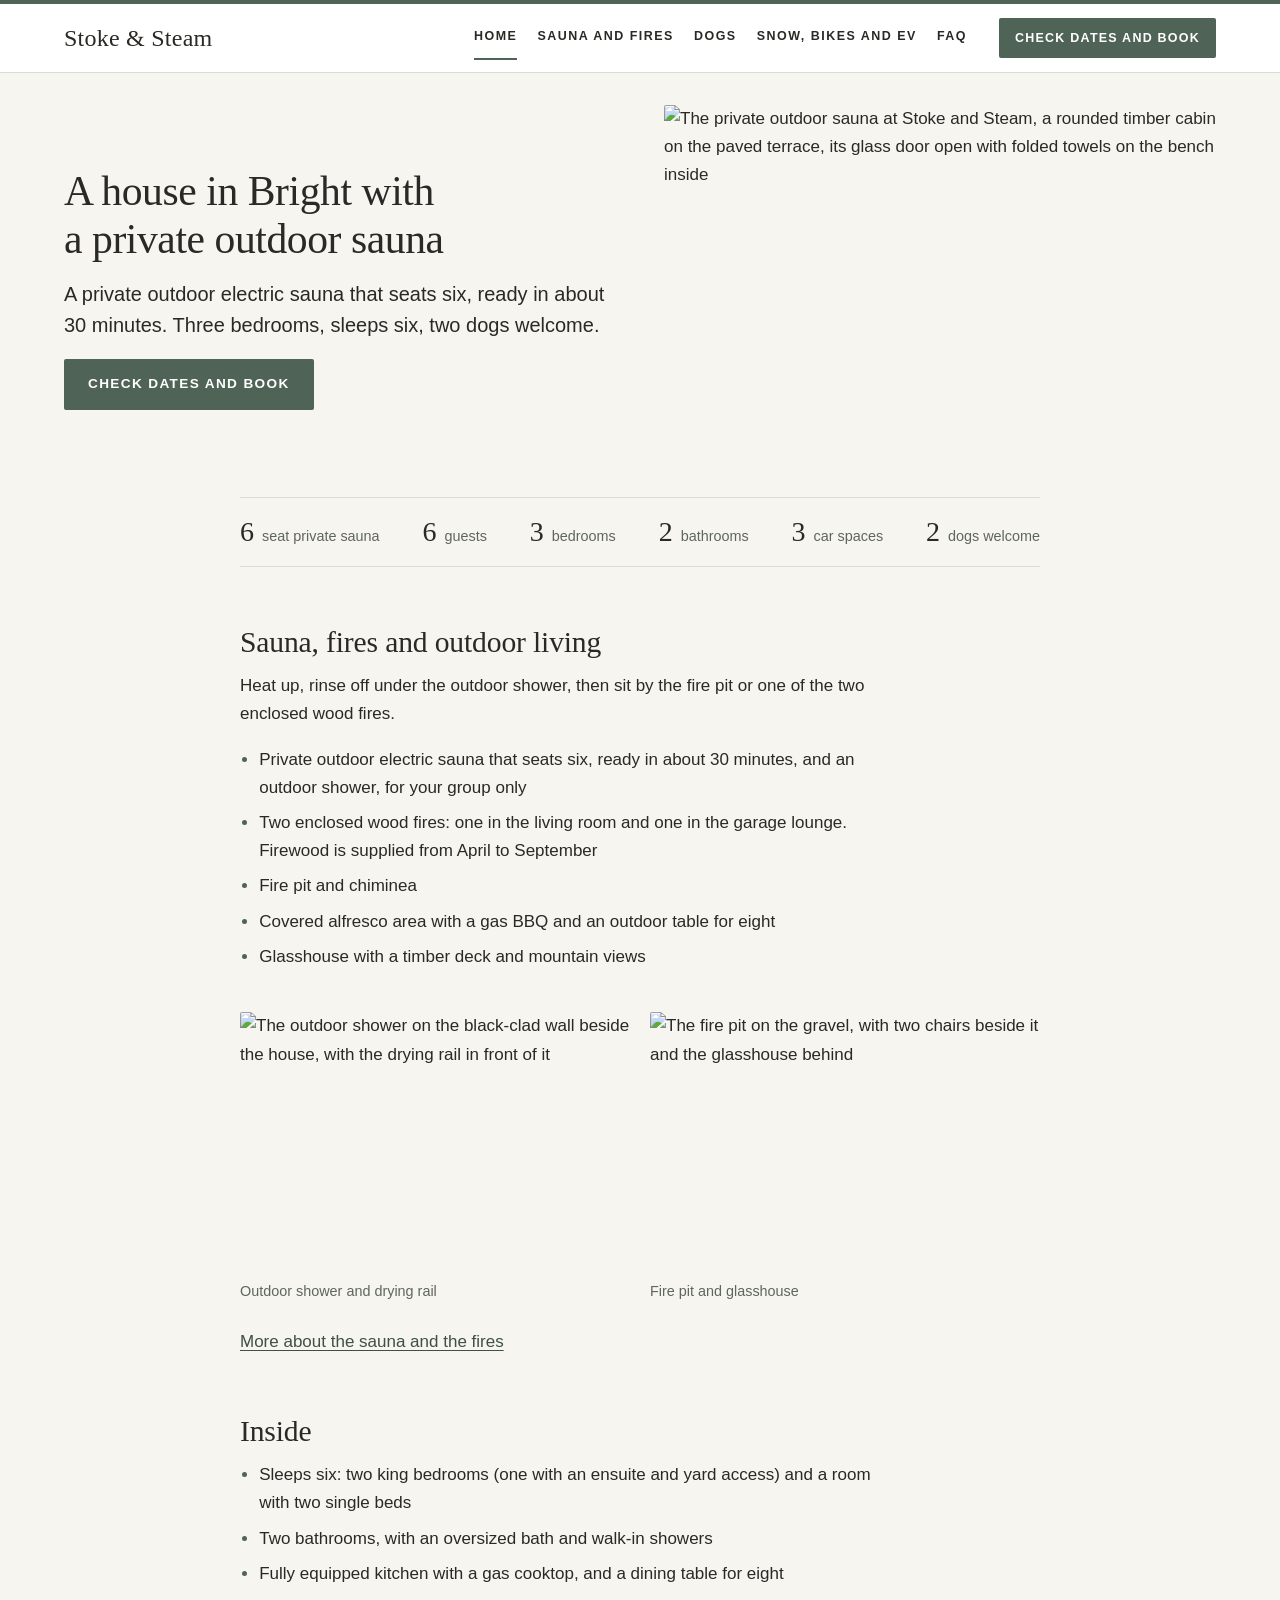
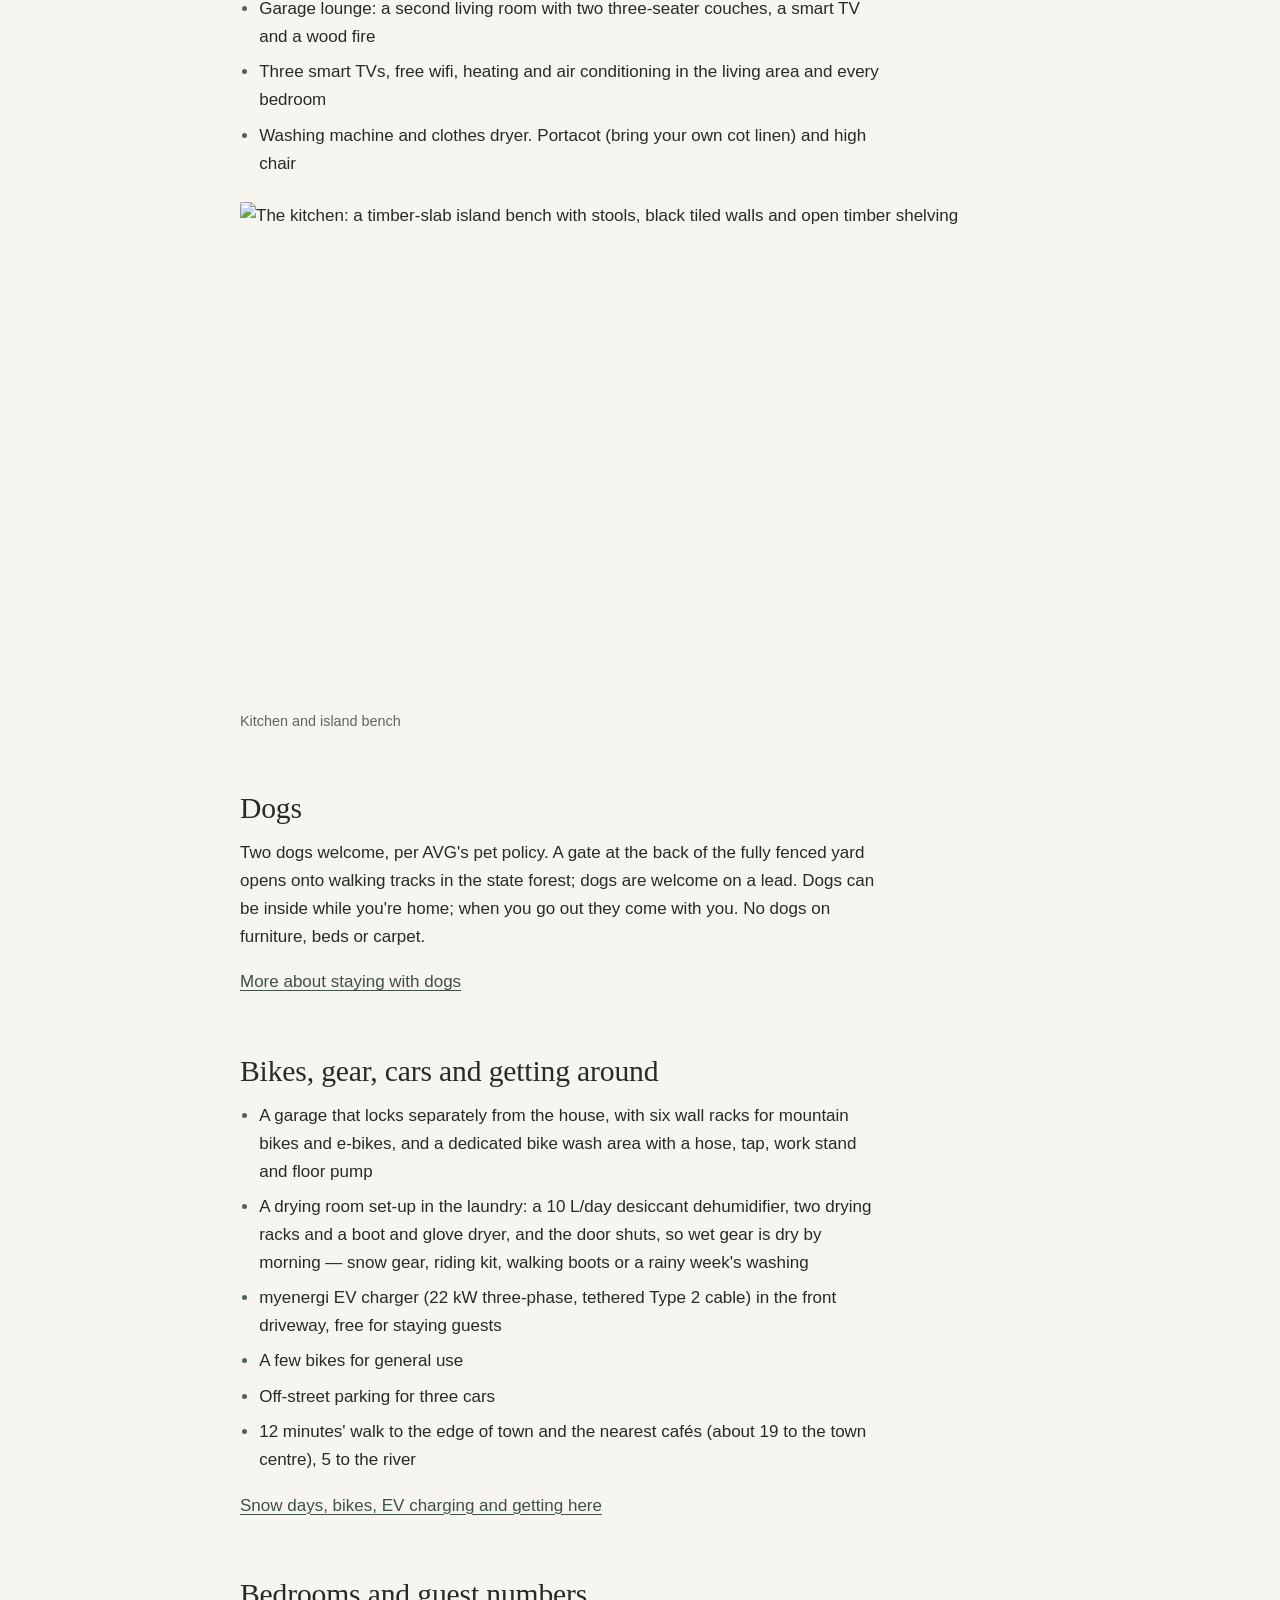
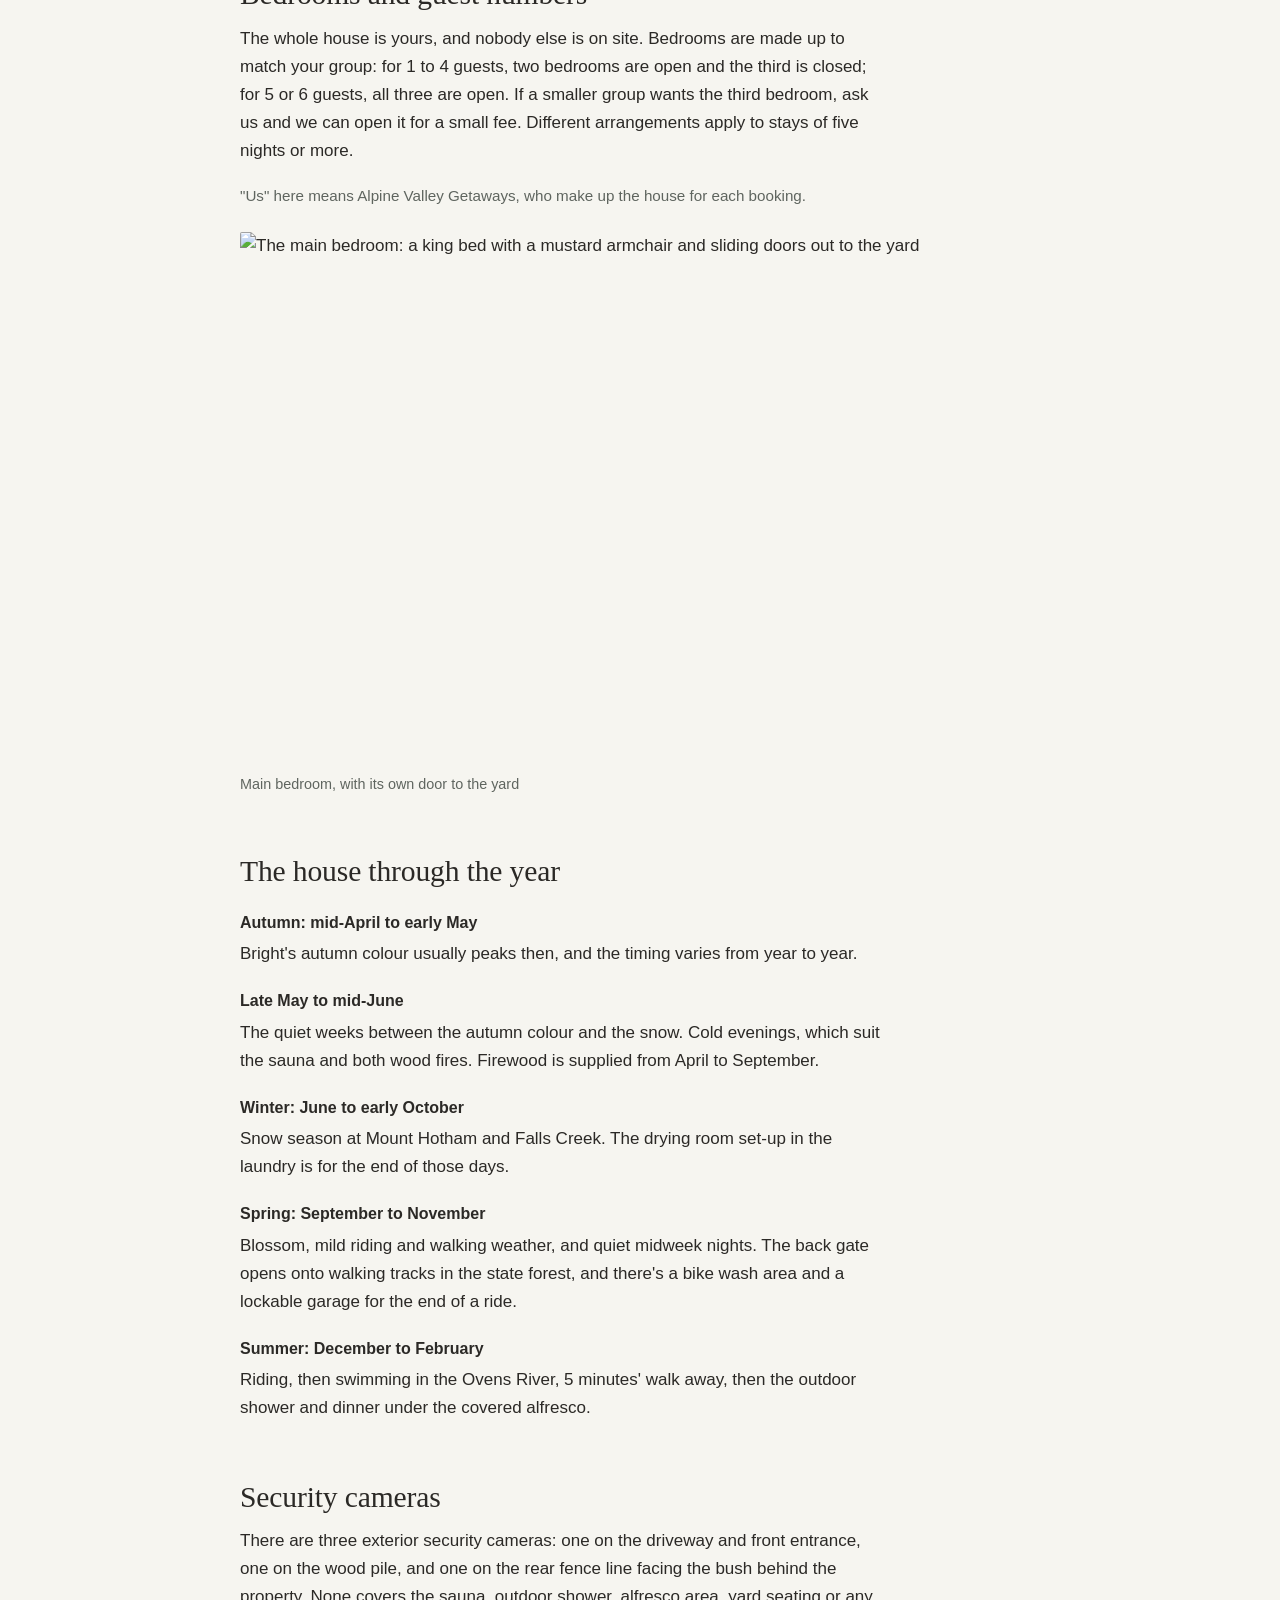
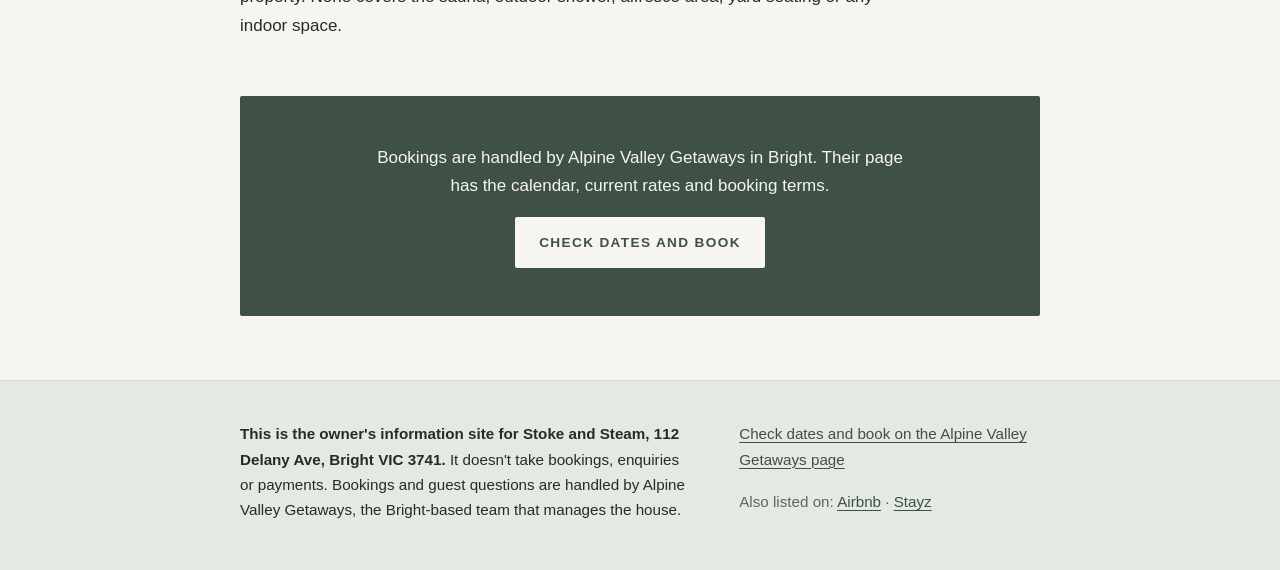
==== index.html @ 5788e5c5 "Add files via upload" ====
<!doctype html>
<html lang="en-AU">
<head>
<meta charset="utf-8">
<meta name="viewport" content="width=device-width, initial-scale=1">
<title>Stoke and Steam, Bright: a house with a private outdoor sauna</title>
<meta name="description" content="A private outdoor sauna, two wood fires, six wall racks for mountain bikes and a bike wash area, in a three-bedroom house in Bright. Sleeps 6. Two dogs welcome.">
<link rel="canonical" href="https://delaneyavebright-star.github.io/stoke-and-steam/">
<meta property="og:type" content="website">
<meta property="og:locale" content="en_AU">
<meta property="og:site_name" content="Stoke and Steam">
<meta property="og:title" content="Stoke and Steam, Bright: a house with a private outdoor sauna">
<meta property="og:description" content="A private outdoor sauna, two wood fires, six wall racks for mountain bikes and a bike wash area, in a three-bedroom house in Bright. Sleeps 6. Two dogs welcome.">
<meta property="og:url" content="https://delaneyavebright-star.github.io/stoke-and-steam/">
<meta property="og:image" content="https://delaneyavebright-star.github.io/stoke-and-steam/images/sauna-dusk.jpg">
<meta name="color-scheme" content="light dark">
<link rel="icon" href="favicon.svg" type="image/svg+xml">
<link rel="stylesheet" href="style.css">
<script type="application/ld+json">
{
  "@context": "https://schema.org",
  "@type": "VacationRental",
  "@id": "https://delaneyavebright-star.github.io/stoke-and-steam/#house",
  "additionalType": "House",
  "name": "Stoke and Steam",
  "identifier": "stoke-and-steam-bright",
  "description": "A private outdoor electric sauna that seats six, an outdoor shower, two enclosed wood fires and a fire pit. A lockable garage with six wall racks for mountain bikes and a bike wash area. A drying room: dehumidifier, drying racks and a boot and glove dryer, so anything wet dries overnight. Sleeps 6: two king rooms, a twin room, two bathrooms and a deep bath. Up to two dogs, and a back gate onto state forest tracks (on a lead). 12 minutes' walk to the nearest cafés, 5 to the river. EV charger.",
  "url": "https://alpinevalleygetaways.com.au/properties/stoke-and-steam-bright/",
  "mainEntityOfPage": "https://delaneyavebright-star.github.io/stoke-and-steam/",
  "sameAs": [
    "https://www.airbnb.com.au/rooms/1744230749583950300",
    "https://www.stayz.com.au/holiday-rental/p20316304"
  ],
  "latitude": -36.72980,
  "longitude": 146.97749,
  "address": {
    "@type": "PostalAddress",
    "streetAddress": "112 Delany Ave",
    "addressLocality": "Bright",
    "addressRegion": "VIC",
    "postalCode": "3741",
    "addressCountry": "AU"
  },
  "image": [
    "https://delaneyavebright-star.github.io/stoke-and-steam/images/sauna-dusk.jpg",
    "https://delaneyavebright-star.github.io/stoke-and-steam/images/sauna-interior.jpg",
    "https://delaneyavebright-star.github.io/stoke-and-steam/images/outdoor-shower.jpg",
    "https://delaneyavebright-star.github.io/stoke-and-steam/images/living-room-fire.jpg",
    "https://delaneyavebright-star.github.io/stoke-and-steam/images/garage-lounge-fire.jpg",
    "https://delaneyavebright-star.github.io/stoke-and-steam/images/fire-pit.jpg",
    "https://delaneyavebright-star.github.io/stoke-and-steam/images/alfresco.jpg",
    "https://delaneyavebright-star.github.io/stoke-and-steam/images/glasshouse.jpg",
    "https://delaneyavebright-star.github.io/stoke-and-steam/images/king-bedroom.jpg",
    "https://delaneyavebright-star.github.io/stoke-and-steam/images/kitchen-dining.jpg",
    "https://delaneyavebright-star.github.io/stoke-and-steam/images/dogs-yard.jpg",
    "https://delaneyavebright-star.github.io/stoke-and-steam/images/ev-charger.jpg",
    "https://delaneyavebright-star.github.io/stoke-and-steam/images/bike-storage.jpg"
],
  "containsPlace": {
    "@type": "Accommodation",
    "additionalType": "EntirePlace",
    "occupancy": {
      "@type": "QuantitativeValue",
      "value": 6
    },
    "numberOfBedrooms": 3,
    "numberOfBathroomsTotal": 2,
    "bed": [
      { "@type": "BedDetails", "numberOfBeds": 2, "typeOfBed": "King" },
      { "@type": "BedDetails", "numberOfBeds": 2, "typeOfBed": "Single" }
    ],
    "amenityFeature": [
      { "@type": "LocationFeatureSpecification", "name": "ac", "value": true },
      { "@type": "LocationFeatureSpecification", "name": "heating", "value": true },
      { "@type": "LocationFeatureSpecification", "name": "fireplace", "value": true },
      { "@type": "LocationFeatureSpecification", "name": "kitchen", "value": true },
      { "@type": "LocationFeatureSpecification", "name": "ovenStove", "value": true },
      { "@type": "LocationFeatureSpecification", "name": "microwave", "value": true },
      { "@type": "LocationFeatureSpecification", "name": "outdoorGrill", "value": true },
      { "@type": "LocationFeatureSpecification", "name": "patio", "value": true },
      { "@type": "LocationFeatureSpecification", "name": "petsAllowed", "value": true },
      { "@type": "LocationFeatureSpecification", "name": "childFriendly", "value": true },
      { "@type": "LocationFeatureSpecification", "name": "crib", "value": true },
      { "@type": "LocationFeatureSpecification", "name": "tv", "value": true },
      { "@type": "LocationFeatureSpecification", "name": "washerDryer", "value": true },
      { "@type": "LocationFeatureSpecification", "name": "wifi", "value": true },
      { "@type": "LocationFeatureSpecification", "name": "internetType", "value": "Free" },
      { "@type": "LocationFeatureSpecification", "name": "parkingType", "value": "Free" },
      { "@type": "LocationFeatureSpecification", "name": "selfCheckinCheckout", "value": true },
      { "@type": "LocationFeatureSpecification", "name": "smokingAllowed", "value": false }
    ]
  }
}
</script>
</head>
<body>
<a class="skip" href="#main">Skip to content</a>
<header class="site-header">
  <div class="wrap header-inner">
    <a class="logo" href="index.html" aria-label="Stoke and Steam, home">Stoke &amp; Steam</a>
    <nav aria-label="Main">
      <ul>
        <li><a href="index.html" aria-current="page">Home</a></li>
        <li><a href="sauna-and-fires.html">Sauna and fires</a></li>
        <li><a href="dogs.html">Dogs</a></li>
        <li><a href="snow-ev-getting-here.html">Snow, bikes and EV</a></li>
        <li><a href="faq.html">FAQ</a></li>
      </ul>
    </nav>
    <a class="cta cta-small" data-cta="booking" href="https://alpinevalleygetaways.com.au/properties/stoke-and-steam-bright/">Check dates and book</a>
  </div>
</header>
<main id="main" class="wrap">
<section class="hero">
  <div class="hero-text">
    <h1>A house in Bright with a private outdoor sauna</h1>
    <p class="lead">A private outdoor electric sauna that seats six, ready in about 30 minutes. Three bedrooms, sleeps six, two dogs welcome.</p>
    <p class="hero-action"><a class="cta" data-cta="booking" href="https://alpinevalleygetaways.com.au/properties/stoke-and-steam-bright/">Check dates and book</a></p>
  </div>
  <figure class="photo hero"><img src="images/sauna-dusk.jpg" alt="The private outdoor sauna at Stoke and Steam, a rounded timber cabin on the paved terrace, its glass door open with folded towels on the bench inside" width="1600" height="1067" srcset="images/sauna-dusk-800.jpg 800w, images/sauna-dusk-1200.jpg 1200w, images/sauna-dusk.jpg 1600w" sizes="(min-width: 60rem) 34.5rem, 100vw" fetchpriority="high"><figcaption>The private outdoor sauna</figcaption></figure>
</section>
<ul class="facts" aria-label="Key facts">
  <li><span class="fact-n">6</span> <span class="fact-l">seat private sauna</span></li>
  <li><span class="fact-n">6</span> <span class="fact-l">guests</span></li>
  <li><span class="fact-n">3</span> <span class="fact-l">bedrooms</span></li>
  <li><span class="fact-n">2</span> <span class="fact-l">bathrooms</span></li>
  <li><span class="fact-n">3</span> <span class="fact-l">car spaces</span></li>
  <li><span class="fact-n">2</span> <span class="fact-l">dogs welcome</span></li>
</ul>
<section aria-labelledby="h-outdoor">
  <h2 id="h-outdoor">Sauna, fires and outdoor living</h2>
  <p>Heat up, rinse off under the outdoor shower, then sit by the fire pit or one of the two enclosed wood fires.</p>
  <ul>
    <li>Private outdoor electric sauna that seats six, ready in about 30 minutes, and an outdoor shower, for your group only</li>
    <li>Two enclosed wood fires: one in the living room and one in the garage lounge. Firewood is supplied from April to September</li>
    <li>Fire pit and chiminea</li>
    <li>Covered alfresco area with a gas BBQ and an outdoor table for eight</li>
    <li>Glasshouse with a timber deck and mountain views</li>
  </ul>
  <div class="photo-row">
    <figure class="photo"><img src="images/outdoor-shower.jpg" alt="The outdoor shower on the black-clad wall beside the house, with the drying rail in front of it" width="1600" height="1067" srcset="images/outdoor-shower-800.jpg 800w, images/outdoor-shower-1200.jpg 1200w, images/outdoor-shower.jpg 1600w" sizes="(min-width: 60rem) 50rem, (min-width: 40rem) 44rem, calc(100vw - 2rem)" loading="lazy" decoding="async"><figcaption>Outdoor shower and drying rail</figcaption></figure>
    <figure class="photo"><img src="images/fire-pit.jpg" alt="The fire pit on the gravel, with two chairs beside it and the glasshouse behind" width="1600" height="1067" srcset="images/fire-pit-800.jpg 800w, images/fire-pit-1200.jpg 1200w, images/fire-pit.jpg 1600w" sizes="(min-width: 60rem) 50rem, (min-width: 40rem) 44rem, calc(100vw - 2rem)" loading="lazy" decoding="async"><figcaption>Fire pit and glasshouse</figcaption></figure>
  </div>
  <p><a href="sauna-and-fires.html">More about the sauna and the fires</a></p>
</section>
<section aria-labelledby="h-inside">
  <h2 id="h-inside">Inside</h2>
  <ul>
    <li>Sleeps six: two king bedrooms (one with an ensuite and yard access) and a room with two single beds</li>
    <li>Two bathrooms, with an oversized bath and walk-in showers</li>
    <li>Fully equipped kitchen with a gas cooktop, and a dining table for eight</li>
    <li>Garage lounge: a second living room with two three-seater couches, a smart TV and a wood fire</li>
    <li>Three smart TVs, free wifi, heating and air conditioning in the living area and every bedroom</li>
    <li>Washing machine and clothes dryer. Portacot (bring your own cot linen) and high chair</li>
  </ul>
  <figure class="photo wide"><img src="images/kitchen-dining.jpg" alt="The kitchen: a timber-slab island bench with stools, black tiled walls and open timber shelving" width="1600" height="1067" srcset="images/kitchen-dining-800.jpg 800w, images/kitchen-dining-1200.jpg 1200w, images/kitchen-dining.jpg 1600w" sizes="(min-width: 60rem) 50rem, (min-width: 40rem) 44rem, calc(100vw - 2rem)" loading="lazy" decoding="async"><figcaption>Kitchen and island bench</figcaption></figure>
</section>
<section aria-labelledby="h-dogs">
  <h2 id="h-dogs">Dogs</h2>
  <p>Two dogs welcome, per AVG's pet policy. A gate at the back of the fully fenced yard opens onto walking tracks in the state forest; dogs are welcome on a lead. Dogs can be inside while you're home; when you go out they come with you. No dogs on furniture, beds or carpet.</p>
  <p><a href="dogs.html">More about staying with dogs</a></p>
</section>
<section aria-labelledby="h-gear">
  <h2 id="h-gear">Bikes, gear, cars and getting around</h2>
  <ul>
    <li>A garage that locks separately from the house, with six wall racks for mountain bikes and e-bikes, and a dedicated bike wash area with a hose, tap, work stand and floor pump</li>
    <li>A drying room set-up in the laundry: a 10 L/day desiccant dehumidifier, two drying racks and a boot and glove dryer, and the door shuts, so wet gear is dry by morning — snow gear, riding kit, walking boots or a rainy week's washing</li>
    <li>myenergi EV charger (22 kW three-phase, tethered Type 2 cable) in the front driveway, free for staying guests</li>
    <li>A few bikes for general use</li>
    <li>Off-street parking for three cars</li>
    <li>12 minutes' walk to the edge of town and the nearest cafés (about 19 to the town centre), 5 to the river</li>
  </ul>
  <p><a href="snow-ev-getting-here.html">Snow days, bikes, EV charging and getting here</a></p>
</section>
<section aria-labelledby="h-bedrooms">
  <h2 id="h-bedrooms">Bedrooms and guest numbers</h2>
  <p>The whole house is yours, and nobody else is on site. Bedrooms are made up to match your group: for 1 to 4 guests, two bedrooms are open and the third is closed; for 5 or 6 guests, all three are open. If a smaller group wants the third bedroom, ask us and we can open it for a small fee. Different arrangements apply to stays of five nights or more.</p>
  <p class="note">"Us" here means Alpine Valley Getaways, who make up the house for each booking.</p>
  <figure class="photo"><img src="images/king-bedroom.jpg" alt="The main bedroom: a king bed with a mustard armchair and sliding doors out to the yard" width="1600" height="1067" srcset="images/king-bedroom-800.jpg 800w, images/king-bedroom-1200.jpg 1200w, images/king-bedroom.jpg 1600w" sizes="(min-width: 60rem) 50rem, (min-width: 40rem) 44rem, calc(100vw - 2rem)" loading="lazy" decoding="async"><figcaption>Main bedroom, with its own door to the yard</figcaption></figure>
</section>
<section aria-labelledby="h-seasons">
  <h2 id="h-seasons">The house through the year</h2>
  <dl class="seasons">
    <dt>Autumn: mid-April to early May</dt>
    <dd>Bright's autumn colour usually peaks then, and the timing varies from year to year.</dd>
    <dt>Late May to mid-June</dt>
    <dd>The quiet weeks between the autumn colour and the snow. Cold evenings, which suit the sauna and both wood fires. Firewood is supplied from April to September.</dd>
    <dt>Winter: June to early October</dt>
    <dd>Snow season at Mount Hotham and Falls Creek. The drying room set-up in the laundry is for the end of those days.</dd>
    <dt>Spring: September to November</dt>
    <dd>Blossom, mild riding and walking weather, and quiet midweek nights. The back gate opens onto walking tracks in the state forest, and there's a bike wash area and a lockable garage for the end of a ride.</dd>
    <dt>Summer: December to February</dt>
    <dd>Riding, then swimming in the Ovens River, 5 minutes' walk away, then the outdoor shower and dinner under the covered alfresco.</dd>
  </dl>
</section>
<section aria-labelledby="h-cameras">
  <h2 id="h-cameras">Security cameras</h2>
  <p>There are three exterior security cameras: one on the driveway and front entrance, one on the wood pile, and one on the rear fence line facing the bush behind the property. None covers the sauna, outdoor shower, alfresco area, yard seating or any indoor space.</p>
</section>
<aside class="cta-box" aria-label="How to book">
  <p>Bookings are handled by Alpine Valley Getaways in Bright. Their page has the calendar, current rates and booking terms.</p>
  <p><a class="cta" data-cta="booking" href="https://alpinevalleygetaways.com.au/properties/stoke-and-steam-bright/">Check dates and book</a></p>
</aside>
</main>
<footer class="site-footer">
  <div class="wrap footer-inner">
    <div class="footer-about">
      <p><strong>This is the owner's information site for Stoke and Steam, 112 Delany Ave, Bright VIC 3741.</strong> It doesn't take bookings, enquiries or payments. Bookings and guest questions are handled by Alpine Valley Getaways, the Bright-based team that manages the house.</p>
    </div>
    <div class="footer-book">
      <p><a class="cta-link" data-cta="booking" href="https://alpinevalleygetaways.com.au/properties/stoke-and-steam-bright/">Check dates and book on the Alpine Valley Getaways page</a></p>
      <p class="also">Also listed on: <a class="listed-link" href="https://www.airbnb.com.au/rooms/1744230749583950300">Airbnb</a> · <a class="listed-link" href="https://www.stayz.com.au/holiday-rental/p20316304">Stayz</a></p>
    </div>
  </div>
</footer>
</body>
</html>
---- style.css ----
/* Stoke and Steam information site. One stylesheet, no external requests, no web fonts.
   Spec: site/DESIGN.md, taste run 24 Sep 2026. Phone width first; wider layouts from 40rem and 60rem. */

:root {
  --bg: #f6f5f0;          /* warm off-white page */
  --surface: #ffffff;
  --band: #e4e9e3;        /* pale sage band */
  --text: #2b2926;        /* warm charcoal */
  --muted: #5f655f;       /* grey-green, 5.4:1 on --bg */
  --fir: #4f6357;         /* deep sage: buttons, header rule, markers (6.4:1 with white) */
  --fir-deep: #3f5046;    /* hover and links */
  --sage: #9aa89c;        /* mid sage: decoration only, never text */
  --line: #d8dcd6;
  --on-fir: #ffffff;
  --ph-a: #e6ebe5;        /* placeholder hatch */
  --ph-b: #dde3dc;
  --ph-text: #3f5046;
  --focus: #2b2926;
  --band-deep: #3f5046;
  --on-band-deep: #f6f5f0;
}

@media (prefers-color-scheme: dark) {
  :root {
    --bg: #1a1d1b;
    --surface: #232725;
    --band: #252b28;
    --text: #e6e8e3;
    --muted: #aeb6ae;
    --fir: #a3b8a8;
    --fir-deep: #c2d3c6;
    --sage: #5d6b60;
    --line: #38403a;
    --on-fir: #14201a;
    --ph-a: #262b28;
    --ph-b: #2c332e;
    --ph-text: #c2d3c6;
    --focus: #e6e8e3;
    --band-deep: #2c3a31;
    --on-band-deep: #e6e8e3;
  }
}

*, *::before, *::after { box-sizing: border-box; }

html {
  -webkit-text-size-adjust: 100%;
  overflow-x: hidden;
  overflow-x: clip;   /* the full-bleed hero reaches the viewport edge without a horizontal scroll */
}

body {
  margin: 0;
  background: var(--bg);
  color: var(--text);
  font-family: -apple-system, BlinkMacSystemFont, "Segoe UI", Roboto, "Helvetica Neue", Arial, sans-serif;
  font-size: 1.0625rem;
  line-height: 1.65;
  overflow-x: hidden;
  overflow-x: clip;
}

.wrap {
  width: 100%;
  max-width: 46rem;
  margin: 0 auto;
  padding: 0 1rem;
}

/* Type */
h1 {
  font-family: ui-serif, Georgia, "Times New Roman", Times, serif;
  font-weight: 400;
  font-size: clamp(2.1rem, 1.45rem + 2.2vw, 2.6rem);
  line-height: 1.15;
  letter-spacing: -0.01em;
  margin: 2rem 0 1rem;
  text-wrap: balance;
}
h2 {
  font-family: ui-serif, Georgia, "Times New Roman", Times, serif;
  font-weight: 400;
  font-size: clamp(1.5rem, 1.25rem + 0.9vw, 1.85rem);
  line-height: 1.2;
  letter-spacing: -0.005em;
  margin: clamp(2.75rem, 2rem + 2vw, 3.75rem) 0 0.75rem;
  text-wrap: balance;
  color: var(--text);
}

p, ul, dl { margin: 0 0 1.1rem; max-width: 40rem; }
p { text-wrap: pretty; }
ul { padding-left: 1.2rem; }
li { margin-bottom: 0.45rem; }
li::marker { color: var(--fir); }

a { color: var(--fir-deep); text-decoration-thickness: 1px; text-underline-offset: 0.18em; }
a:hover { text-decoration-thickness: 2px; }
a:focus-visible, summary:focus-visible {
  outline: 3px solid var(--focus);
  outline-offset: 3px;
  border-radius: 2px;
}

.skip {
  position: absolute;
  left: -999rem;
  top: 0;
  background: var(--surface);
  color: var(--text);
  padding: 0.5rem 1rem;
  z-index: 10;
}
.skip:focus { left: 0.5rem; top: 0.5rem; }

/* Header: one row from 60rem (wordmark, nav, button). Below that the wordmark and the
   button share the first row and the nav wraps beneath. DOM order: wordmark, nav, button. */
.site-header { background: var(--surface); border-top: 4px solid var(--fir); border-bottom: 1px solid var(--line); }
.header-inner {
  display: flex;
  flex-wrap: wrap;
  align-items: center;
  gap: 0.25rem 1rem;
  padding-top: 0.75rem;
  padding-bottom: 0.5rem;
}
.logo {
  font-family: ui-serif, Georgia, "Times New Roman", Times, serif;
  font-size: 1.25rem;
  line-height: 1.2;
  color: var(--text);
  text-decoration: none;
  letter-spacing: 0.01em;
  white-space: nowrap;
}
.header-inner nav { flex-basis: 100%; order: 2; }
.header-inner .cta-small { order: 1; margin-left: auto; }
nav ul {
  list-style: none;
  display: flex;
  flex-wrap: wrap;
  gap: 0 1.25rem;
  padding: 0;
  margin: 0;
  max-width: none;
}
nav li { margin: 0; }
nav a {
  display: inline-block;
  padding: 0.6rem 0;
  min-height: 2.75rem;
  color: var(--text);
  font-size: 0.78rem;
  font-weight: 600;
  letter-spacing: 0.12em;
  text-transform: uppercase;
  text-decoration: none;
  border-bottom: 2px solid transparent;
}
nav a:hover { border-bottom-color: var(--sage); }
nav a[aria-current="page"] { border-bottom-color: var(--fir); }

/* Booking call to action */
.cta {
  display: inline-block;
  padding: 0.9rem 1.5rem;
  background: var(--fir);
  color: var(--on-fir);
  font-size: 0.85rem;
  font-weight: 600;
  letter-spacing: 0.1em;
  text-transform: uppercase;
  text-decoration: none;
  text-align: center;
  border-radius: 2px;
}
.cta:hover { background: var(--fir-deep); text-decoration: none; }
.cta:focus-visible { outline: 3px solid var(--focus); outline-offset: 3px; }
.cta-small { padding: 0.55rem 0.8rem; font-size: 0.74rem; letter-spacing: 0.05em; }
.cta-box {
  margin: 3.5rem 0 1rem;
  padding: 2.5rem 1.25rem;
  background: var(--band-deep);
  color: var(--on-band-deep);
  border-radius: 2px;
  text-align: center;
}
.cta-box p { max-width: 34rem; margin-left: auto; margin-right: auto; }
.cta-box p:last-child { margin-bottom: 0; }
.cta-box .cta { background: var(--on-band-deep); color: var(--band-deep); }
.cta-box .cta:hover { background: #ffffff; }
.cta-box .cta:focus-visible { outline-color: var(--on-band-deep); }
.also, .note { color: var(--muted); font-size: 0.95rem; }

/* Hero: text and the sauna photo. Photo first and full-bleed below 60rem; side by side from 60rem. */
section.hero { display: flex; flex-direction: column; }
.hero .photo.hero {
  order: -1;
  position: relative;
  margin: 0 calc(50% - 50vw) 1.75rem;
}
.hero .photo.hero img, .hero .photo.hero .ph {
  aspect-ratio: 3 / 2;
  max-height: min(34rem, 48vh);
  border-radius: 0;
}
.hero .photo.hero .ph {
  background: linear-gradient(180deg, var(--ph-a), var(--ph-b));
}
.hero .photo.hero figcaption {   /* the placeholder label or the photo names the slot; keep the caption for readers */
  position: absolute;
  width: 1px;
  height: 1px;
  overflow: hidden;
  clip-path: inset(50%);
  white-space: nowrap;
}
.hero h1 { margin-top: 0; }
.lead { font-size: clamp(1.125rem, 1rem + 0.5vw, 1.25rem); line-height: 1.55; max-width: 38rem; }
.hero-action { margin: 0.5rem 0 0; }

/* Feature strip: the six counted facts, sauna first. Serif numeral and a plain label; no icons. */
.facts {
  list-style: none;
  max-width: none;
  padding: 1.25rem 0;
  margin: 1.5rem 0 0;
  display: grid;
  grid-template-columns: repeat(2, 1fr);
  gap: 1rem 1rem;
  border-top: 1px solid var(--line);
  border-bottom: 1px solid var(--line);
}
.facts li { margin: 0; display: flex; align-items: baseline; gap: 0.5rem; }
.fact-n {
  font-family: ui-serif, Georgia, "Times New Roman", Times, serif;
  font-size: 1.75rem;
  line-height: 1;
}
.fact-l { color: var(--muted); font-size: 0.9rem; line-height: 1.3; }

/* Photos and placeholders */
.photo { margin: 1.5rem 0; }
.photo img, .ph {
  display: block;
  width: 100%;
  aspect-ratio: 3 / 2;
  border-radius: 2px;
}
.photo img { object-fit: cover; height: auto; }
.photo.wide img, .photo.wide .ph { aspect-ratio: 16 / 10; }
.photo.panorama img, .photo.panorama .ph { aspect-ratio: 16 / 9; } /* for 16:9 sources only */
.ph {
  position: relative;
  display: flex;
  align-items: center;
  justify-content: center;
  padding: 1.5rem;
  text-align: center;
  color: var(--ph-text);
  background: repeating-linear-gradient(-45deg, var(--ph-a) 0 6px, var(--ph-b) 6px 12px);
}
.ph::after {
  content: "";
  position: absolute;
  inset: 0.75rem;
  border: 1px solid var(--sage);
  pointer-events: none;
}
.ph-label {
  position: relative;
  padding: 0.5rem 0.9rem;
  background: var(--surface);
  color: var(--ph-text);
  font-size: 0.8rem;
  font-weight: 600;
  letter-spacing: 0.02em;
  max-width: 90%;
}
figcaption { margin-top: 0.5rem; color: var(--muted); font-size: 0.9rem; }
.photo-row { display: grid; gap: 0 1.25rem; grid-template-columns: 1fr; }

/* Seasons */
.seasons dt { margin-top: 1.25rem; font-size: 1rem; font-weight: 600; color: var(--text); }
.seasons dd { margin: 0.25rem 0 0; }

/* FAQ accordion: native details, no script */
.faq { margin-top: 1.5rem; border-top: 1px solid var(--line); }
.faq-item { border-bottom: 1px solid var(--line); }
.faq-item summary {
  display: flex;
  align-items: center;
  justify-content: space-between;
  gap: 1rem;
  padding: 1rem 0;
  cursor: pointer;
  list-style: none;
}
.faq-item summary::-webkit-details-marker { display: none; }
.faq-item summary::after {
  content: "";
  flex: none;
  width: 0.6rem;
  height: 0.6rem;
  margin-right: 0.35rem;
  border-right: 2px solid var(--fir);
  border-bottom: 2px solid var(--fir);
  transform: rotate(45deg);
}
.faq-item[open] summary::after { transform: rotate(-135deg); }
.faq-item summary h2 {
  font-family: ui-serif, Georgia, "Times New Roman", Times, serif;
  margin: 0;
  font-size: 1.25rem;
  font-weight: 400;
  letter-spacing: 0;
  text-transform: none;
}
.faq-item summary h2::before { display: none; }
.faq-item summary:hover h2 { color: var(--fir-deep); }
.faq-item p { margin: 0 2rem 1rem 0; }

/* Footer: pale sage band with the owner disclosure */
.site-footer {
  margin-top: 4rem;
  padding: 2.5rem 0 3rem;
  background: var(--band);
  border-top: 1px solid var(--line);
  font-size: 0.95rem;
}
.footer-inner { display: grid; gap: 1.5rem; }
.footer-inner p:last-child { margin-bottom: 0; }

@media (min-width: 40rem) {
  .logo { font-size: 1.35rem; }
  .cta-small { padding: 0.6rem 1rem; font-size: 0.78rem; letter-spacing: 0.1em; }
  .hero .photo.hero img, .hero .photo.hero .ph { aspect-ratio: 16 / 9; }
  .facts { grid-template-columns: repeat(3, 1fr); }
  .photo-row { grid-template-columns: 1fr 1fr; }
  .cta-box { padding: 3rem 2rem; }
  .footer-inner { grid-template-columns: 3fr 2fr; gap: 3rem; }
}

@media (min-width: 60rem) {
  .wrap { max-width: 52rem; }
  .header-inner { max-width: 74rem; gap: 0 2rem; padding-top: 0.75rem; padding-bottom: 0.75rem; }
  .header-inner nav { flex-basis: auto; order: 0; margin-left: auto; }
  .header-inner .cta-small { order: 0; margin-left: 0; }
  .logo { font-size: 1.5rem; }
  section.hero {
    display: grid;
    grid-template-columns: 1fr 1fr;
    gap: 3rem;
    align-items: center;
    margin: 2rem calc(50% - min(36rem, 50vw - 1rem)) 0;   /* 72rem wide, never wider than the viewport less the gutters */
  }
  .hero .photo.hero { order: 1; margin: 0; }
  .hero .photo.hero img, .hero .photo.hero .ph { aspect-ratio: 3 / 2; max-height: none; border-radius: 2px; }
  .facts { grid-template-columns: repeat(6, auto); justify-content: space-between; gap: 1rem 1.5rem; }
}

@media (prefers-reduced-motion: no-preference) {
  html { scroll-behavior: smooth; }
  .cta, nav a, a { transition: background-color 150ms ease, border-color 150ms ease, color 150ms ease; }
  .faq-item summary::after { transition: transform 150ms ease; }
}

@media print {
  .site-header nav, .cta-small, .skip { display: none; }
  .hero .photo.hero { margin-left: 0; margin-right: 0; }
  .ph { border: 1px solid #999; background: none; }
  .faq-item summary::after { display: none; }
}

@supports not selector(:focus-visible) {
  a:focus, summary:focus {
    outline: 3px solid var(--focus);
    outline-offset: 3px;
  }
}
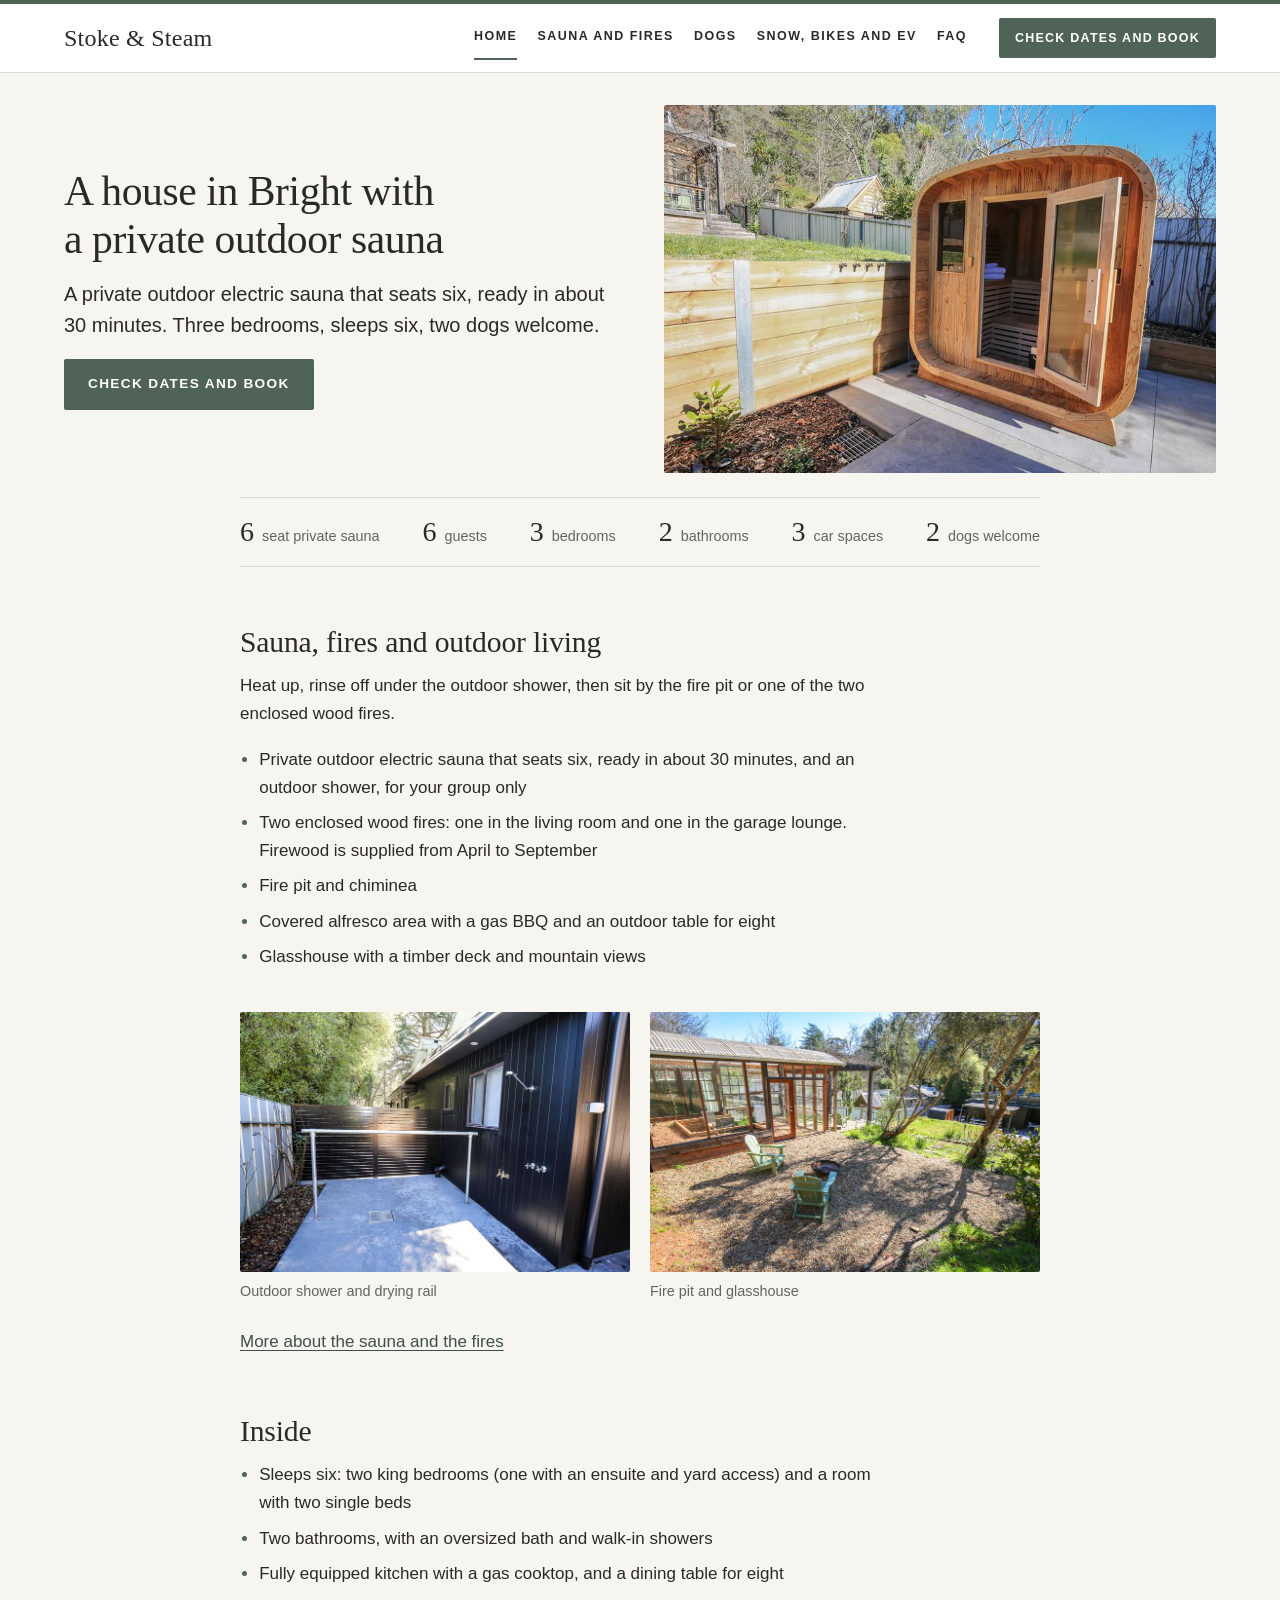
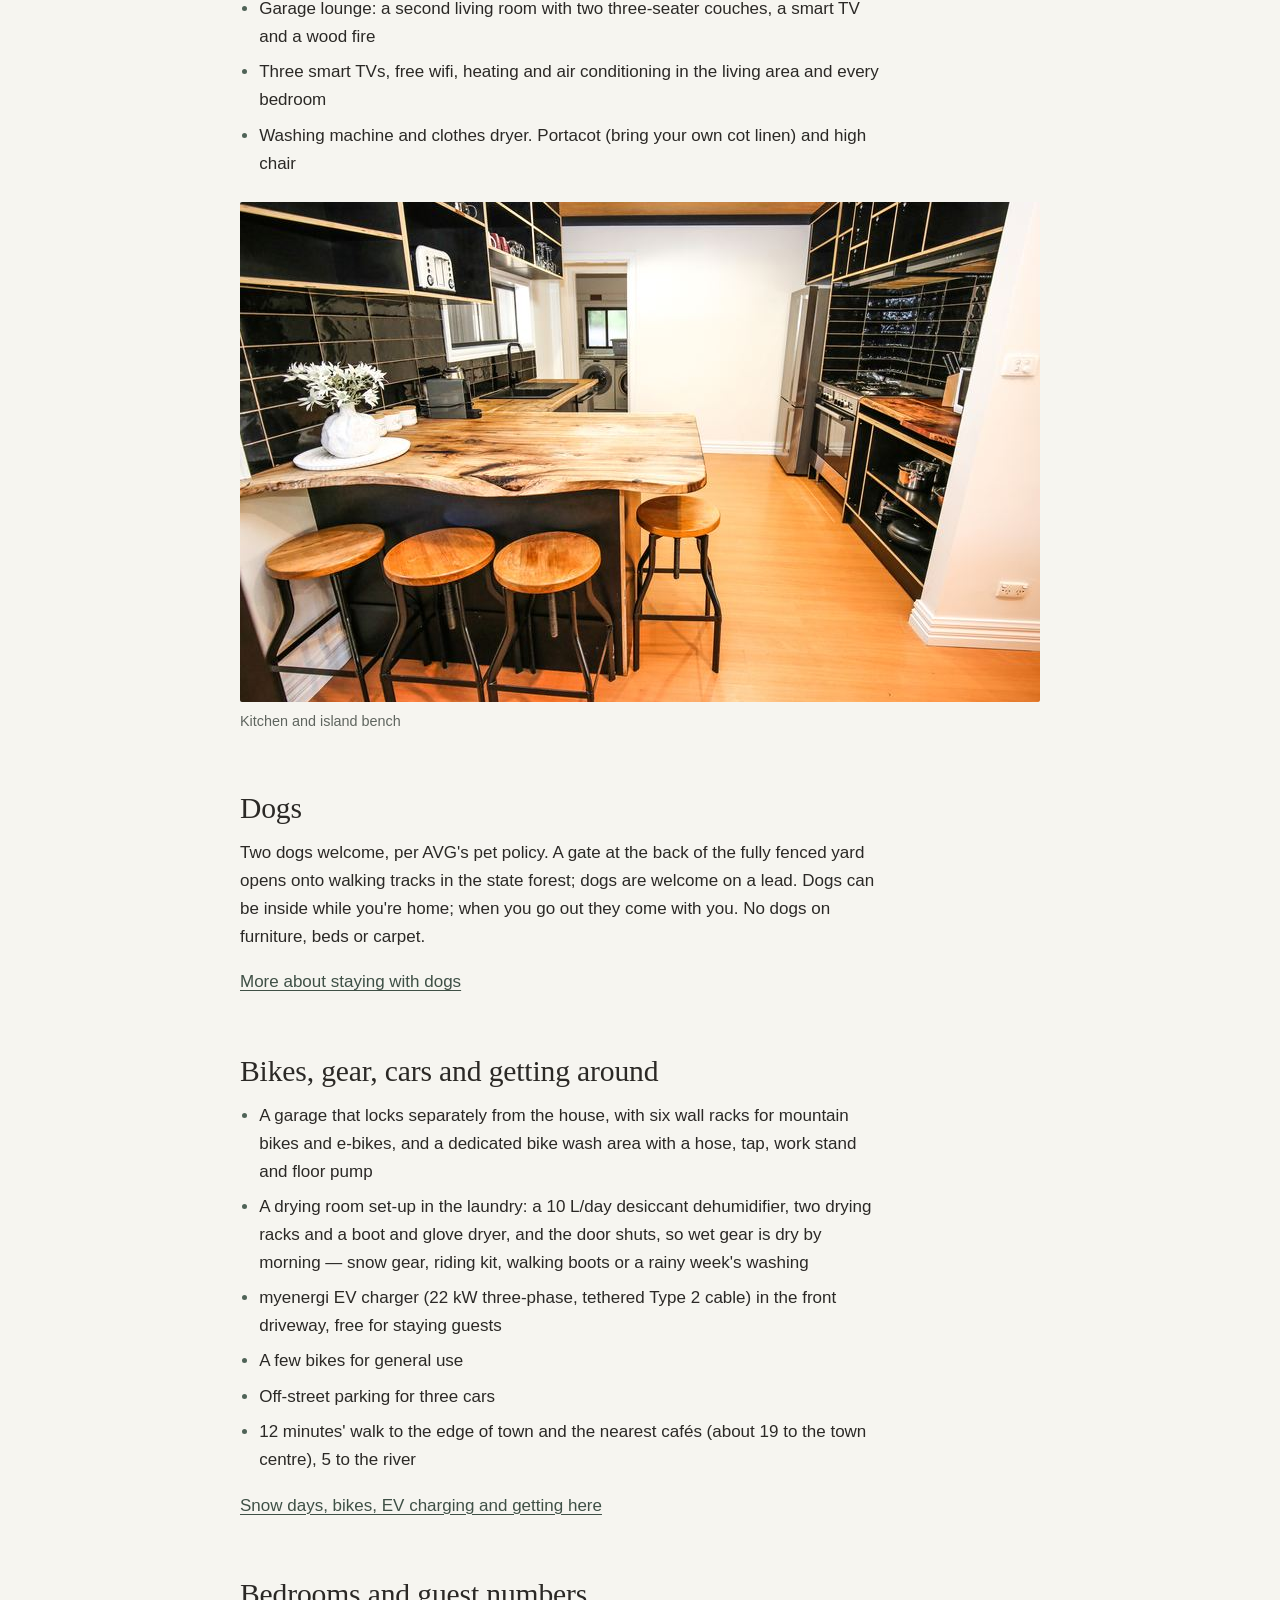
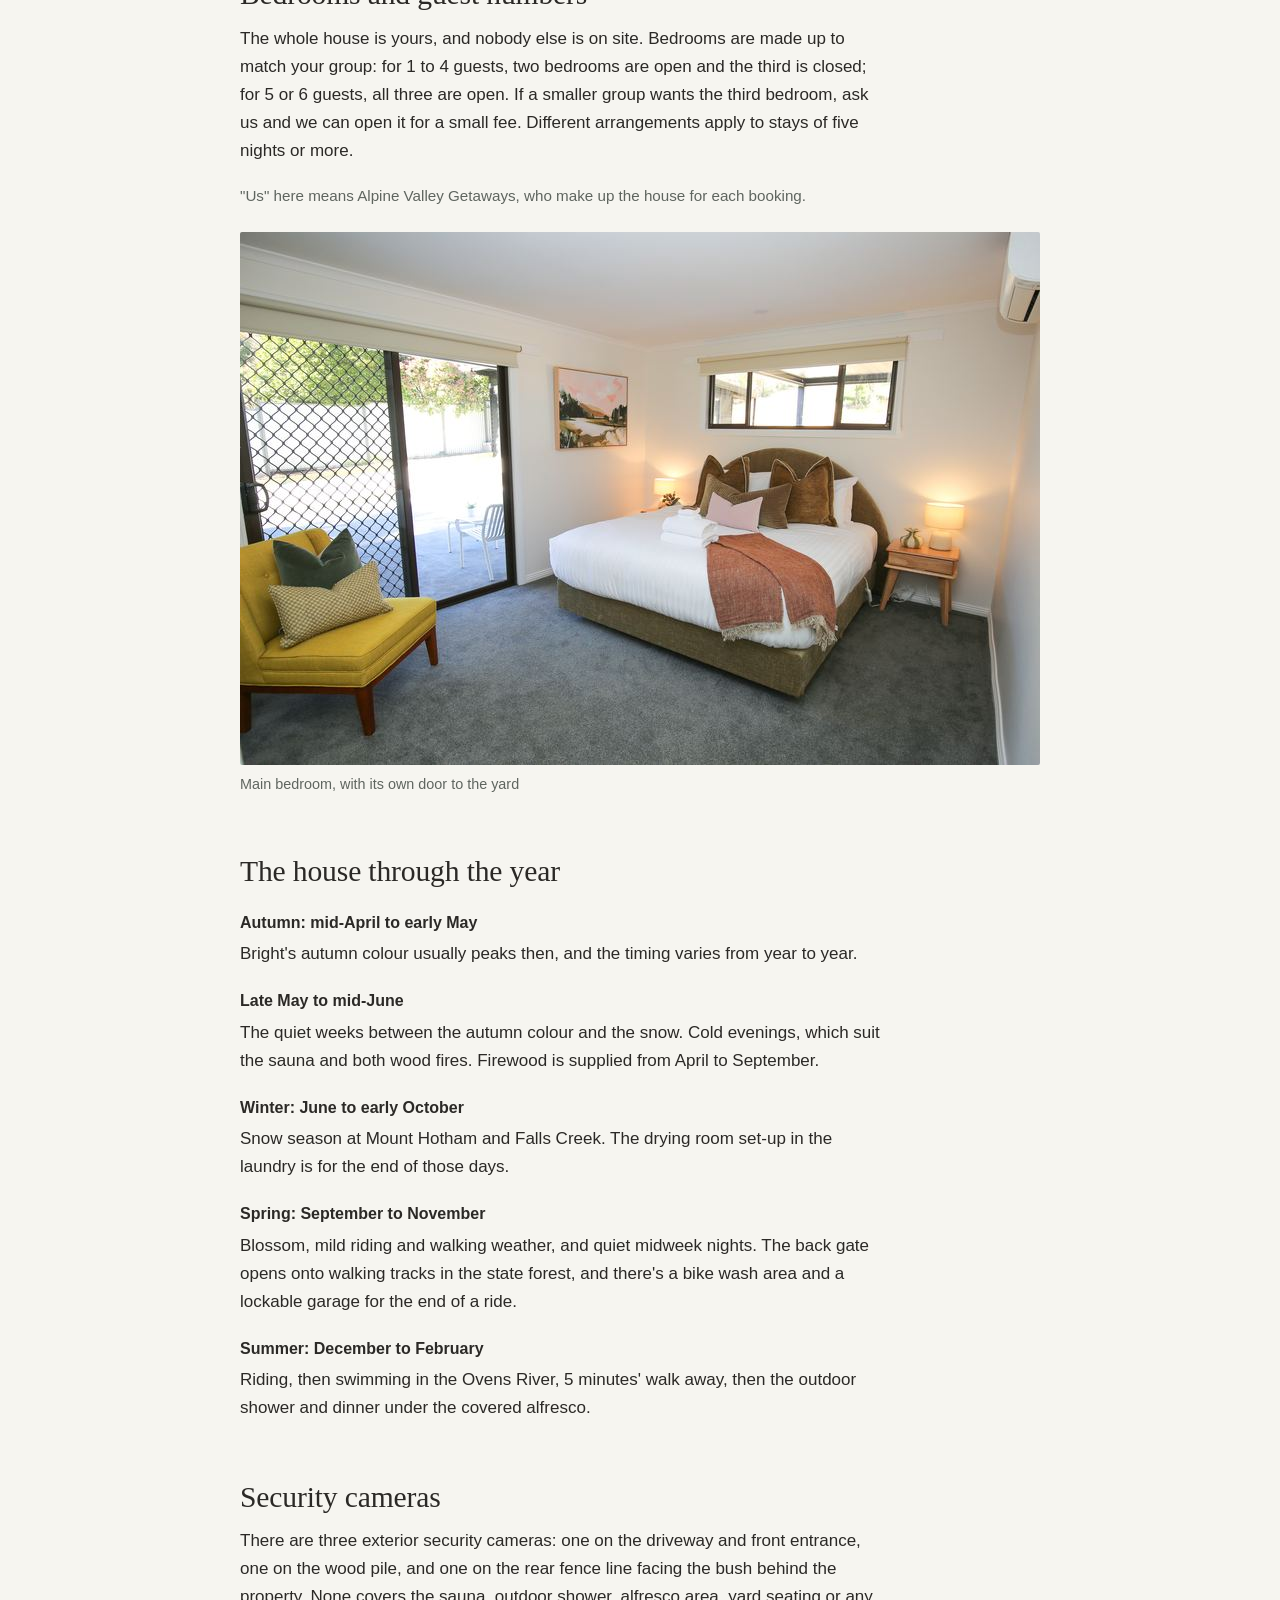
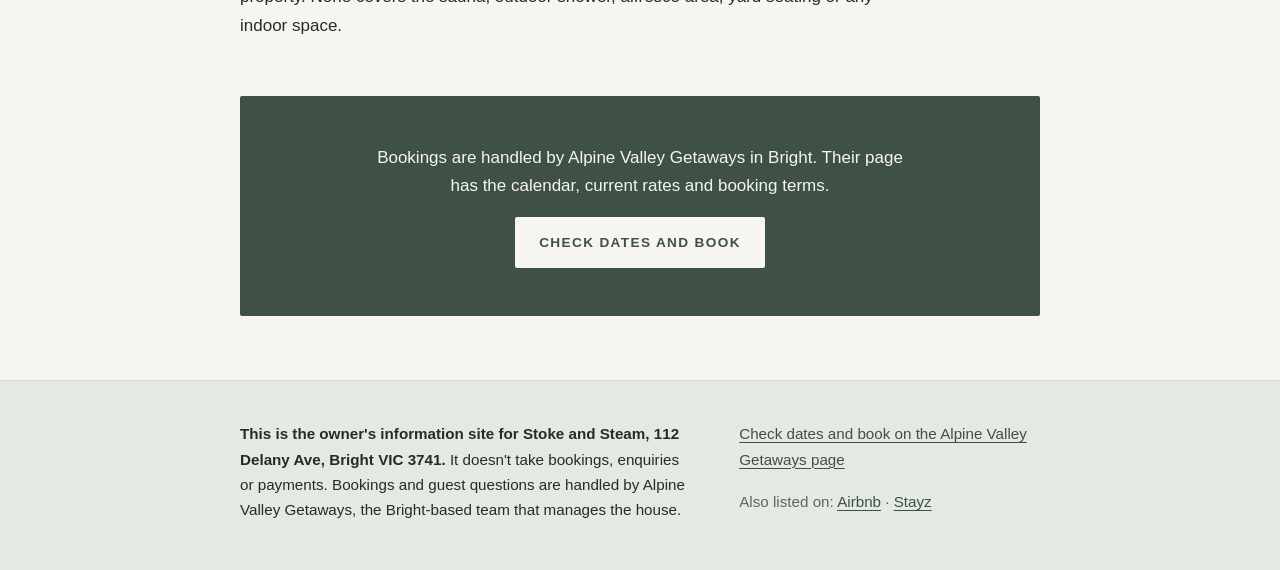
==== commit d67e64df: "Add files via upload" ====
--- a/index.html
+++ b/index.html
@@ -5,14 +5,14 @@
 <meta name="viewport" content="width=device-width, initial-scale=1">
 <title>Stoke and Steam, Bright: a house with a private outdoor sauna</title>
 <meta name="description" content="A private outdoor sauna, two wood fires, six wall racks for mountain bikes and a bike wash area, in a three-bedroom house in Bright. Sleeps 6. Two dogs welcome.">
-<link rel="canonical" href="https://delaneyavebright-star.github.io/stoke-and-steam/">
+<link rel="canonical" href="https://www.stokeandsteam.com.au/">
 <meta property="og:type" content="website">
 <meta property="og:locale" content="en_AU">
 <meta property="og:site_name" content="Stoke and Steam">
 <meta property="og:title" content="Stoke and Steam, Bright: a house with a private outdoor sauna">
 <meta property="og:description" content="A private outdoor sauna, two wood fires, six wall racks for mountain bikes and a bike wash area, in a three-bedroom house in Bright. Sleeps 6. Two dogs welcome.">
-<meta property="og:url" content="https://delaneyavebright-star.github.io/stoke-and-steam/">
-<meta property="og:image" content="https://delaneyavebright-star.github.io/stoke-and-steam/images/sauna-dusk.jpg">
+<meta property="og:url" content="https://www.stokeandsteam.com.au/">
+<meta property="og:image" content="https://www.stokeandsteam.com.au/images/sauna-dusk.jpg">
 <meta name="color-scheme" content="light dark">
 <link rel="icon" href="favicon.svg" type="image/svg+xml">
 <link rel="stylesheet" href="style.css">
@@ -20,13 +20,13 @@
 {
   "@context": "https://schema.org",
   "@type": "VacationRental",
-  "@id": "https://delaneyavebright-star.github.io/stoke-and-steam/#house",
+  "@id": "https://www.stokeandsteam.com.au/#house",
   "additionalType": "House",
   "name": "Stoke and Steam",
   "identifier": "stoke-and-steam-bright",
   "description": "A private outdoor electric sauna that seats six, an outdoor shower, two enclosed wood fires and a fire pit. A lockable garage with six wall racks for mountain bikes and a bike wash area. A drying room: dehumidifier, drying racks and a boot and glove dryer, so anything wet dries overnight. Sleeps 6: two king rooms, a twin room, two bathrooms and a deep bath. Up to two dogs, and a back gate onto state forest tracks (on a lead). 12 minutes' walk to the nearest cafés, 5 to the river. EV charger.",
   "url": "https://alpinevalleygetaways.com.au/properties/stoke-and-steam-bright/",
-  "mainEntityOfPage": "https://delaneyavebright-star.github.io/stoke-and-steam/",
+  "mainEntityOfPage": "https://www.stokeandsteam.com.au/",
   "sameAs": [
     "https://www.airbnb.com.au/rooms/1744230749583950300",
     "https://www.stayz.com.au/holiday-rental/p20316304"
@@ -42,19 +42,19 @@
     "addressCountry": "AU"
   },
   "image": [
-    "https://delaneyavebright-star.github.io/stoke-and-steam/images/sauna-dusk.jpg",
-    "https://delaneyavebright-star.github.io/stoke-and-steam/images/sauna-interior.jpg",
-    "https://delaneyavebright-star.github.io/stoke-and-steam/images/outdoor-shower.jpg",
-    "https://delaneyavebright-star.github.io/stoke-and-steam/images/living-room-fire.jpg",
-    "https://delaneyavebright-star.github.io/stoke-and-steam/images/garage-lounge-fire.jpg",
-    "https://delaneyavebright-star.github.io/stoke-and-steam/images/fire-pit.jpg",
-    "https://delaneyavebright-star.github.io/stoke-and-steam/images/alfresco.jpg",
-    "https://delaneyavebright-star.github.io/stoke-and-steam/images/glasshouse.jpg",
-    "https://delaneyavebright-star.github.io/stoke-and-steam/images/king-bedroom.jpg",
-    "https://delaneyavebright-star.github.io/stoke-and-steam/images/kitchen-dining.jpg",
-    "https://delaneyavebright-star.github.io/stoke-and-steam/images/dogs-yard.jpg",
-    "https://delaneyavebright-star.github.io/stoke-and-steam/images/ev-charger.jpg",
-    "https://delaneyavebright-star.github.io/stoke-and-steam/images/bike-storage.jpg"
+    "https://www.stokeandsteam.com.au/images/sauna-dusk.jpg",
+    "https://www.stokeandsteam.com.au/images/sauna-interior.jpg",
+    "https://www.stokeandsteam.com.au/images/outdoor-shower.jpg",
+    "https://www.stokeandsteam.com.au/images/living-room-fire.jpg",
+    "https://www.stokeandsteam.com.au/images/garage-lounge-fire.jpg",
+    "https://www.stokeandsteam.com.au/images/fire-pit.jpg",
+    "https://www.stokeandsteam.com.au/images/alfresco.jpg",
+    "https://www.stokeandsteam.com.au/images/glasshouse.jpg",
+    "https://www.stokeandsteam.com.au/images/king-bedroom.jpg",
+    "https://www.stokeandsteam.com.au/images/kitchen-dining.jpg",
+    "https://www.stokeandsteam.com.au/images/dogs-yard.jpg",
+    "https://www.stokeandsteam.com.au/images/ev-charger.jpg",
+    "https://www.stokeandsteam.com.au/images/bike-storage.jpg"
 ],
   "containsPlace": {
     "@type": "Accommodation",
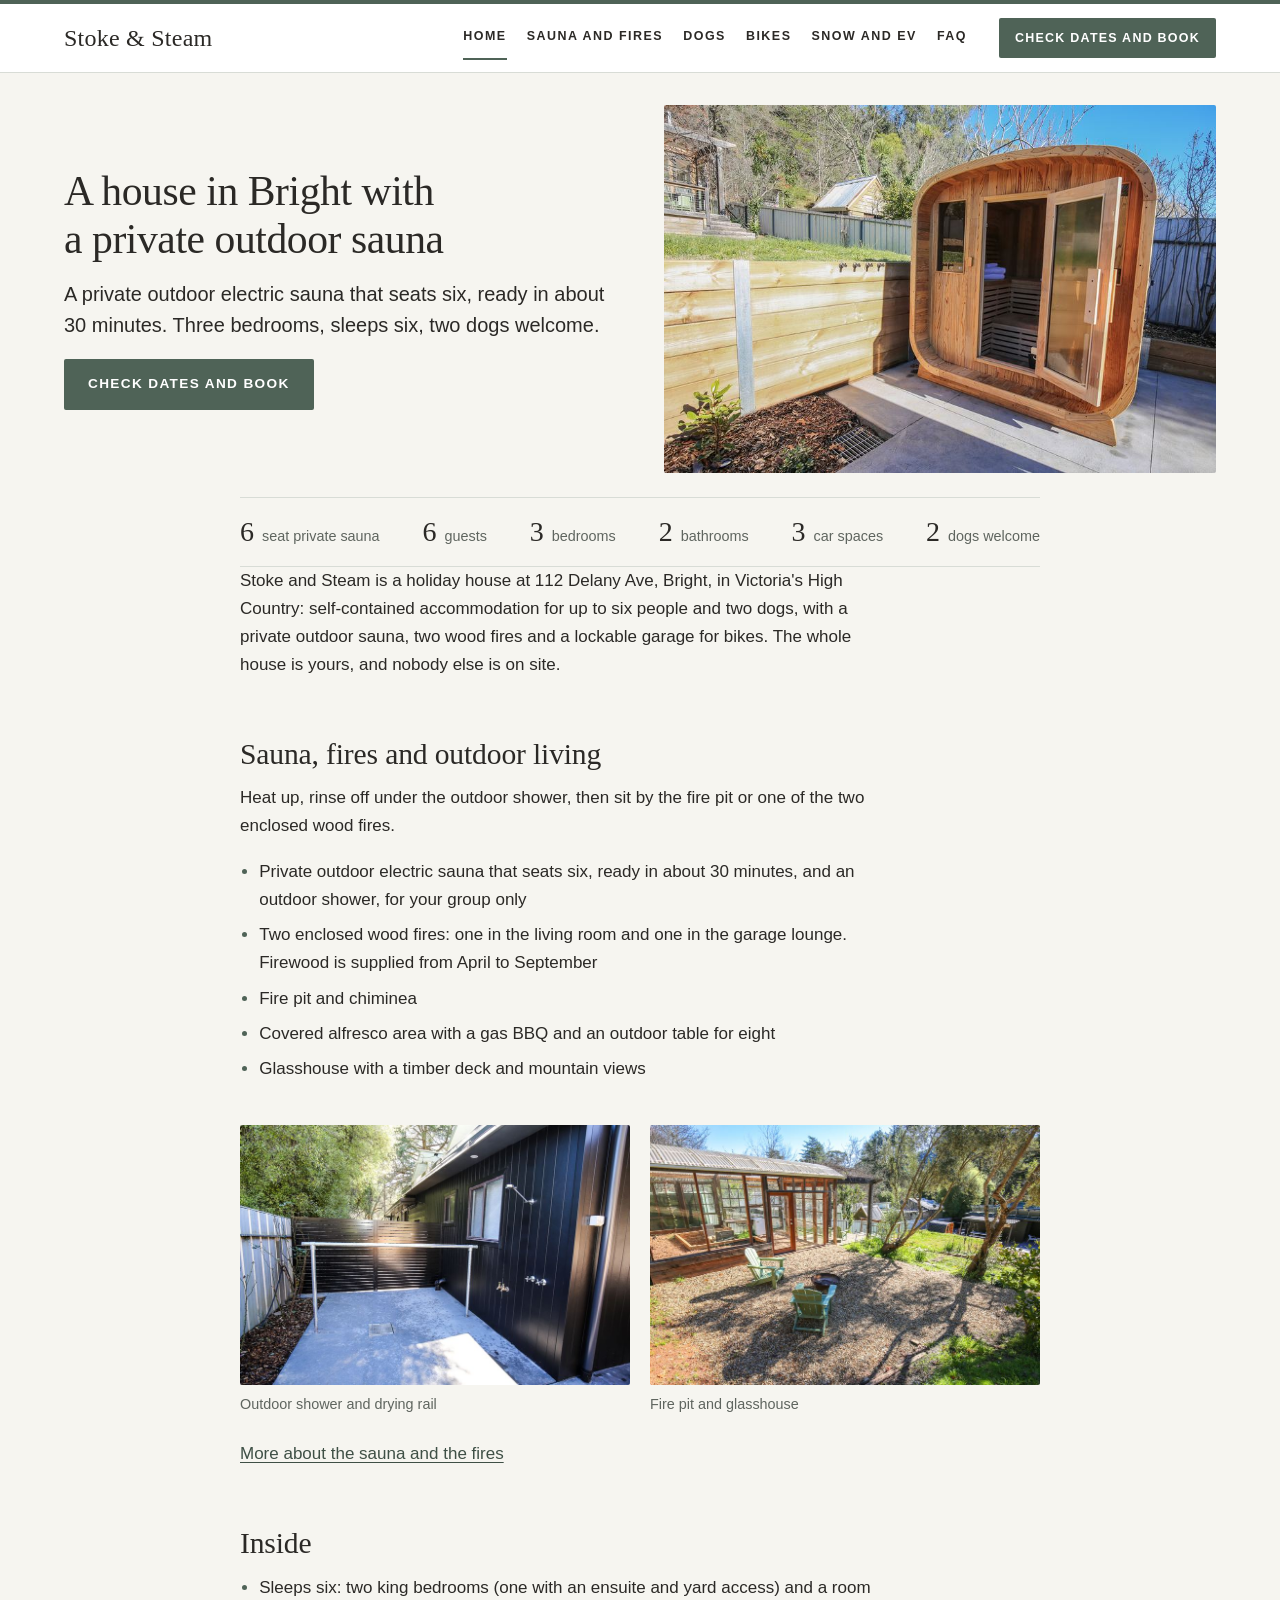
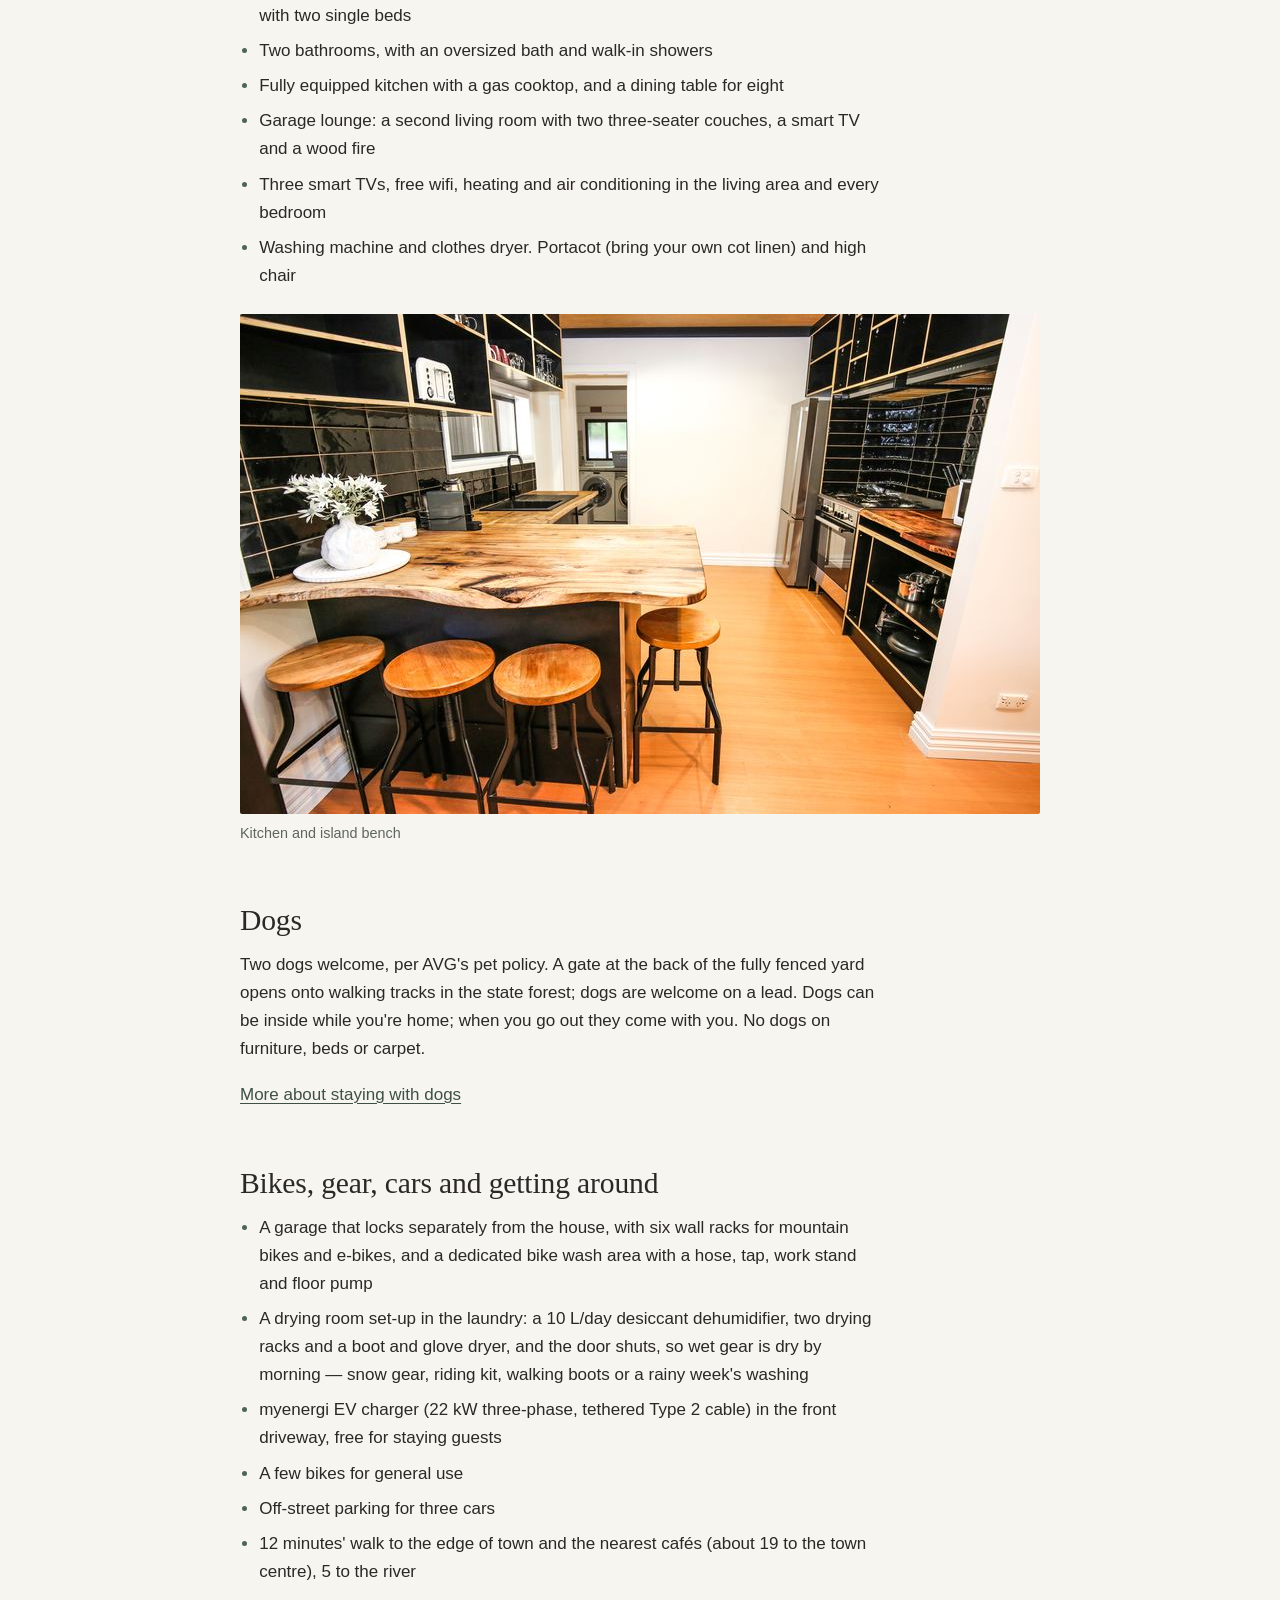
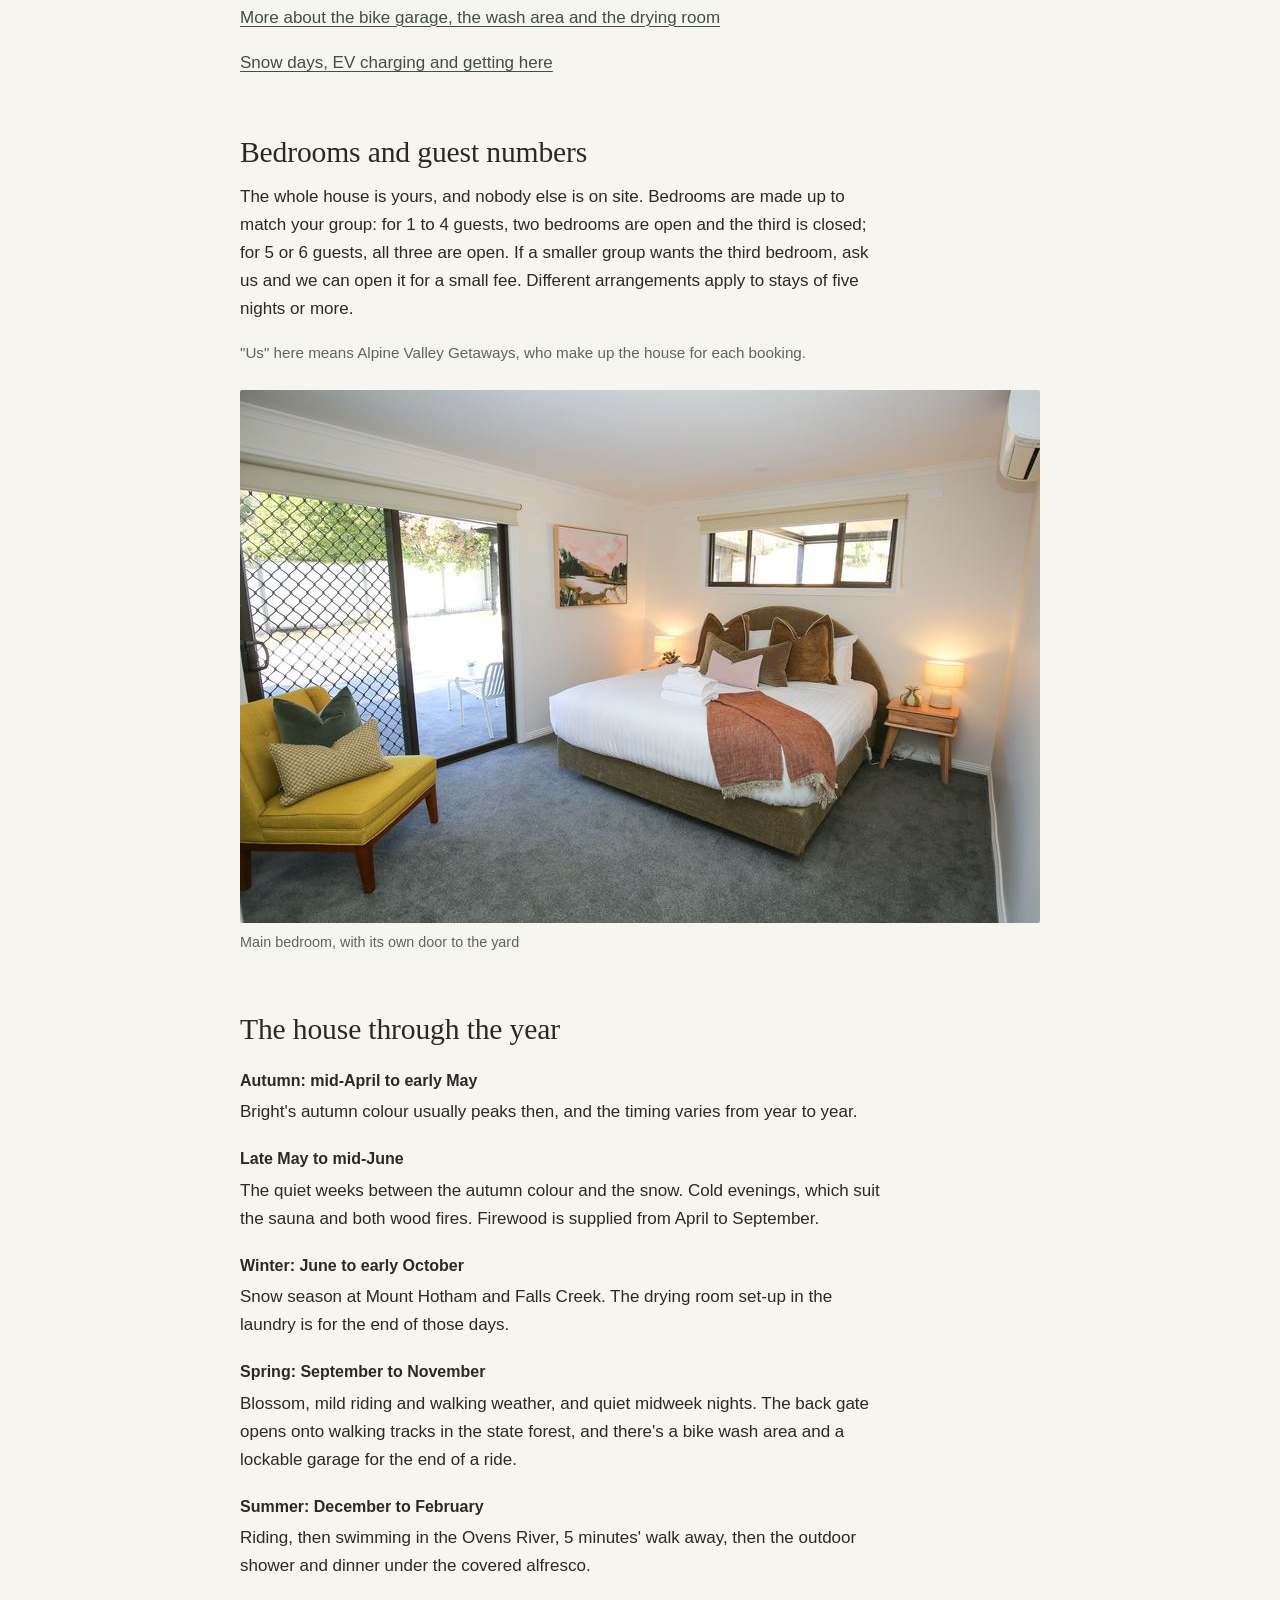
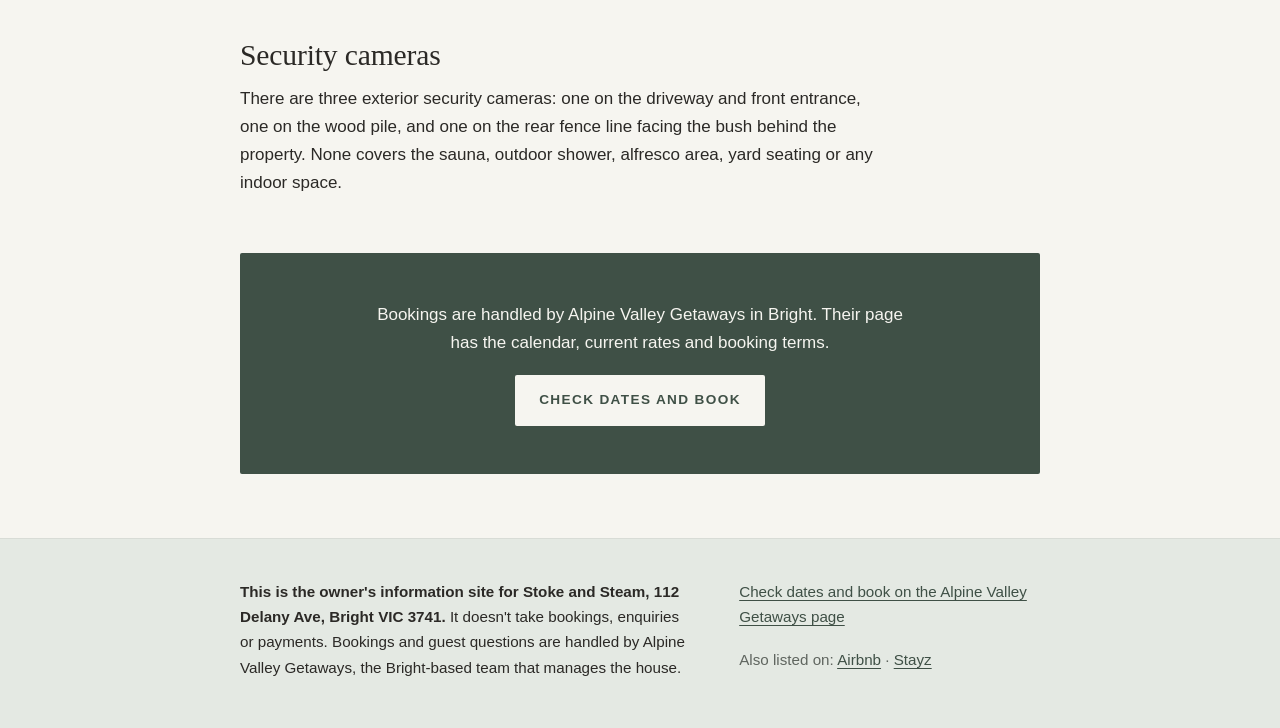
==== commit c8a7a2c9: "Page titles match what people search; bikes get their own page; IndexNow key" ====
--- a/index.html
+++ b/index.html
@@ -3,14 +3,14 @@
 <head>
 <meta charset="utf-8">
 <meta name="viewport" content="width=device-width, initial-scale=1">
-<title>Stoke and Steam, Bright: a house with a private outdoor sauna</title>
-<meta name="description" content="A private outdoor sauna, two wood fires, six wall racks for mountain bikes and a bike wash area, in a three-bedroom house in Bright. Sleeps 6. Two dogs welcome.">
+<title>Bright accommodation with a private sauna | Stoke and Steam</title>
+<meta name="description" content="Stoke and Steam is a three-bedroom holiday house in Bright, Victoria, with a private outdoor sauna, two wood fires, a fully fenced yard for two dogs and a lockable garage for bikes. Sleeps 6.">
 <link rel="canonical" href="https://www.stokeandsteam.com.au/">
 <meta property="og:type" content="website">
 <meta property="og:locale" content="en_AU">
 <meta property="og:site_name" content="Stoke and Steam">
-<meta property="og:title" content="Stoke and Steam, Bright: a house with a private outdoor sauna">
-<meta property="og:description" content="A private outdoor sauna, two wood fires, six wall racks for mountain bikes and a bike wash area, in a three-bedroom house in Bright. Sleeps 6. Two dogs welcome.">
+<meta property="og:title" content="Bright accommodation with a private sauna | Stoke and Steam">
+<meta property="og:description" content="Stoke and Steam is a three-bedroom holiday house in Bright, Victoria, with a private outdoor sauna, two wood fires, a fully fenced yard for two dogs and a lockable garage for bikes. Sleeps 6.">
 <meta property="og:url" content="https://www.stokeandsteam.com.au/">
 <meta property="og:image" content="https://www.stokeandsteam.com.au/images/sauna-dusk.jpg">
 <meta name="color-scheme" content="light dark">
@@ -103,7 +103,8 @@
         <li><a href="index.html" aria-current="page">Home</a></li>
         <li><a href="sauna-and-fires.html">Sauna and fires</a></li>
         <li><a href="dogs.html">Dogs</a></li>
-        <li><a href="snow-ev-getting-here.html">Snow, bikes and EV</a></li>
+        <li><a href="bikes.html">Bikes</a></li>
+        <li><a href="snow-ev-getting-here.html">Snow and EV</a></li>
         <li><a href="faq.html">FAQ</a></li>
       </ul>
     </nav>
@@ -127,6 +128,7 @@
   <li><span class="fact-n">3</span> <span class="fact-l">car spaces</span></li>
   <li><span class="fact-n">2</span> <span class="fact-l">dogs welcome</span></li>
 </ul>
+<p>Stoke and Steam is a holiday house at 112 Delany Ave, Bright, in Victoria's High Country: self-contained accommodation for up to six people and two dogs, with a private outdoor sauna, two wood fires and a lockable garage for bikes. The whole house is yours, and nobody else is on site.</p>
 <section aria-labelledby="h-outdoor">
   <h2 id="h-outdoor">Sauna, fires and outdoor living</h2>
   <p>Heat up, rinse off under the outdoor shower, then sit by the fire pit or one of the two enclosed wood fires.</p>
@@ -170,7 +172,8 @@
     <li>Off-street parking for three cars</li>
     <li>12 minutes' walk to the edge of town and the nearest cafés (about 19 to the town centre), 5 to the river</li>
   </ul>
-  <p><a href="snow-ev-getting-here.html">Snow days, bikes, EV charging and getting here</a></p>
+  <p><a href="bikes.html">More about the bike garage, the wash area and the drying room</a></p>
+  <p><a href="snow-ev-getting-here.html">Snow days, EV charging and getting here</a></p>
 </section>
 <section aria-labelledby="h-bedrooms">
   <h2 id="h-bedrooms">Bedrooms and guest numbers</h2>
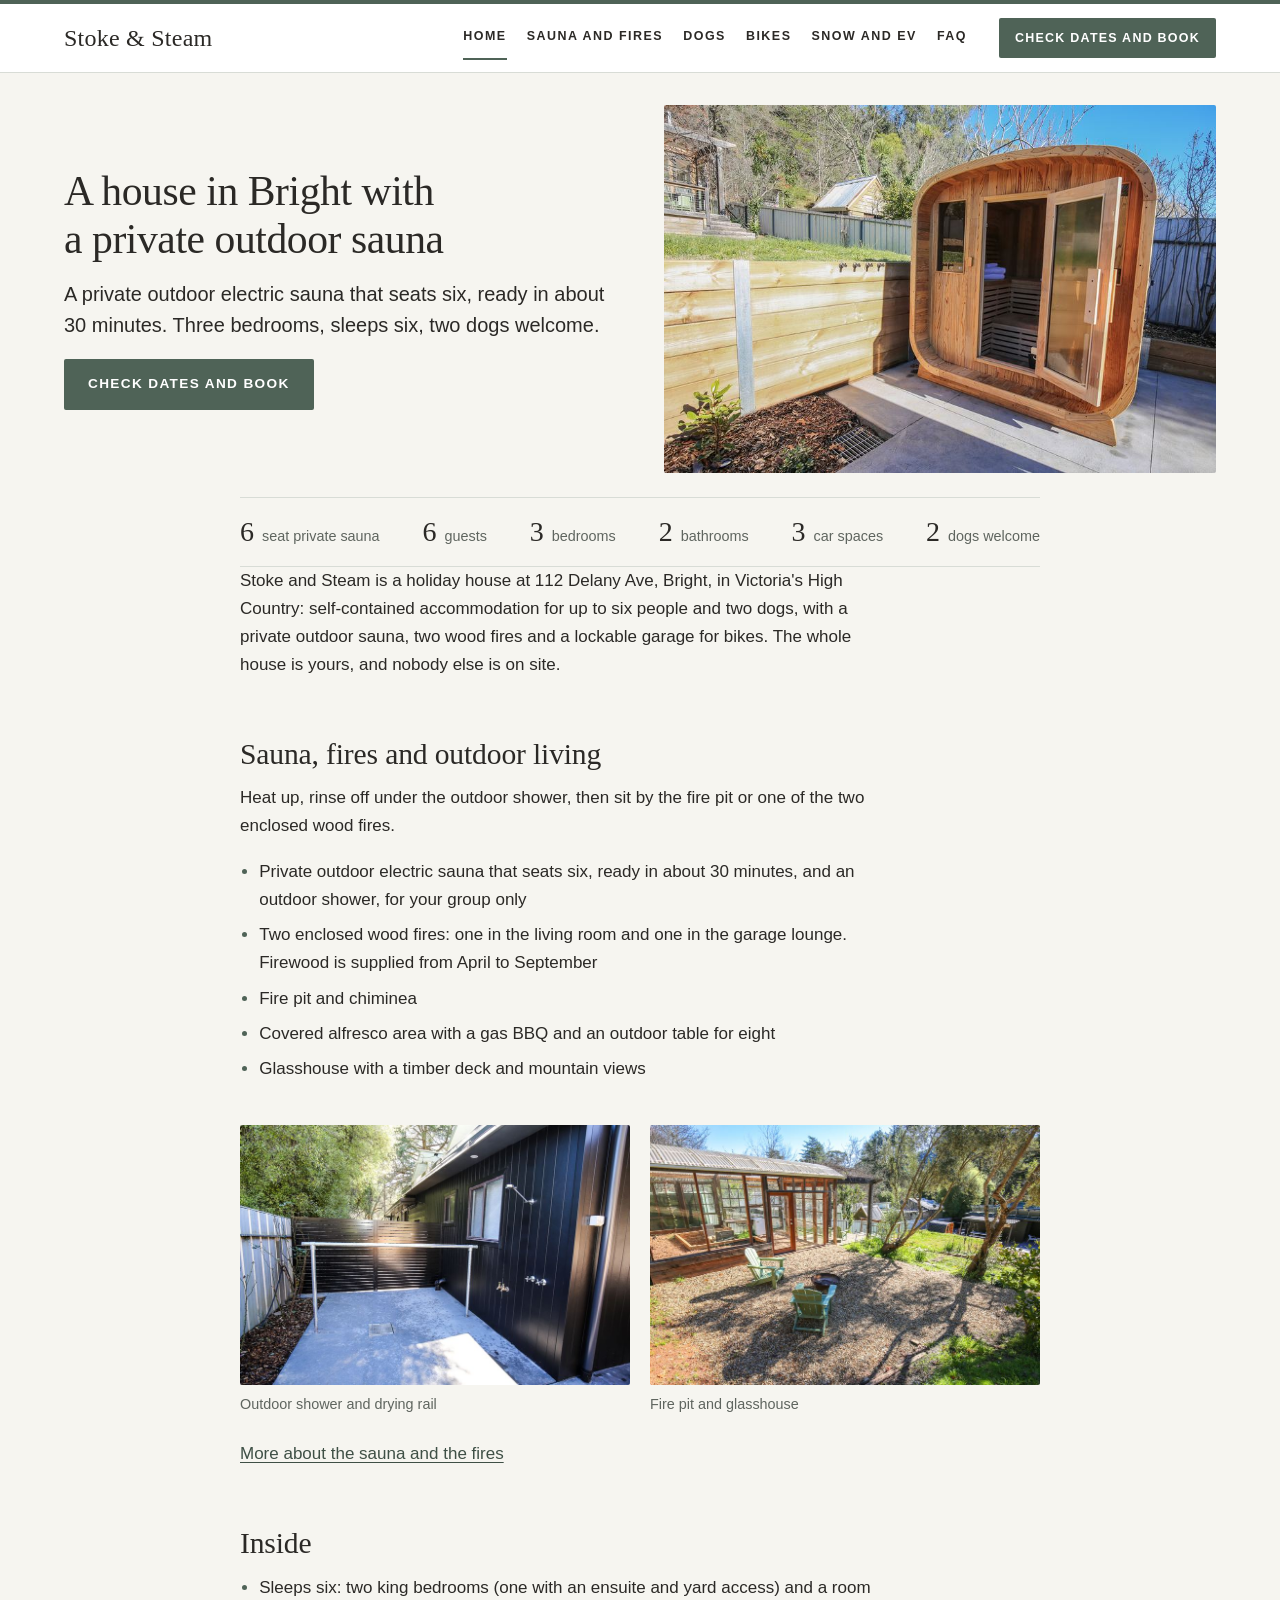
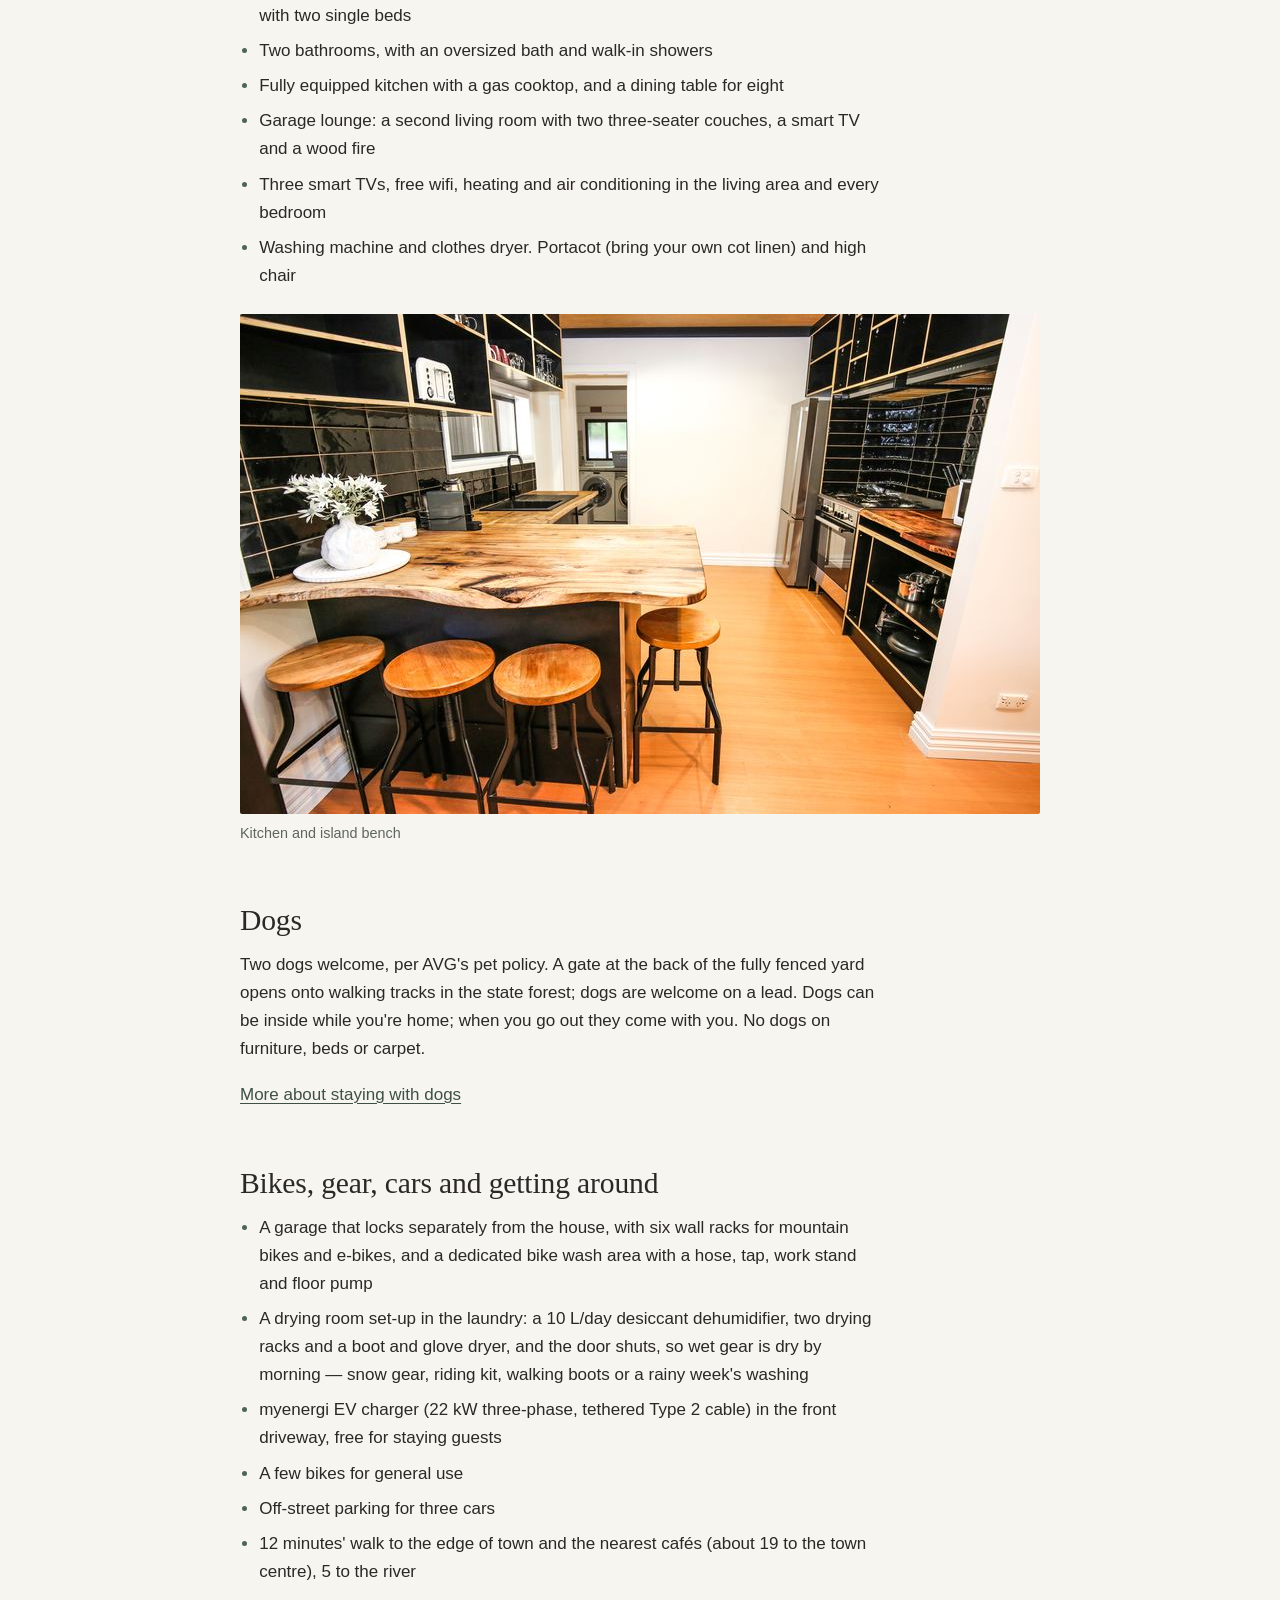
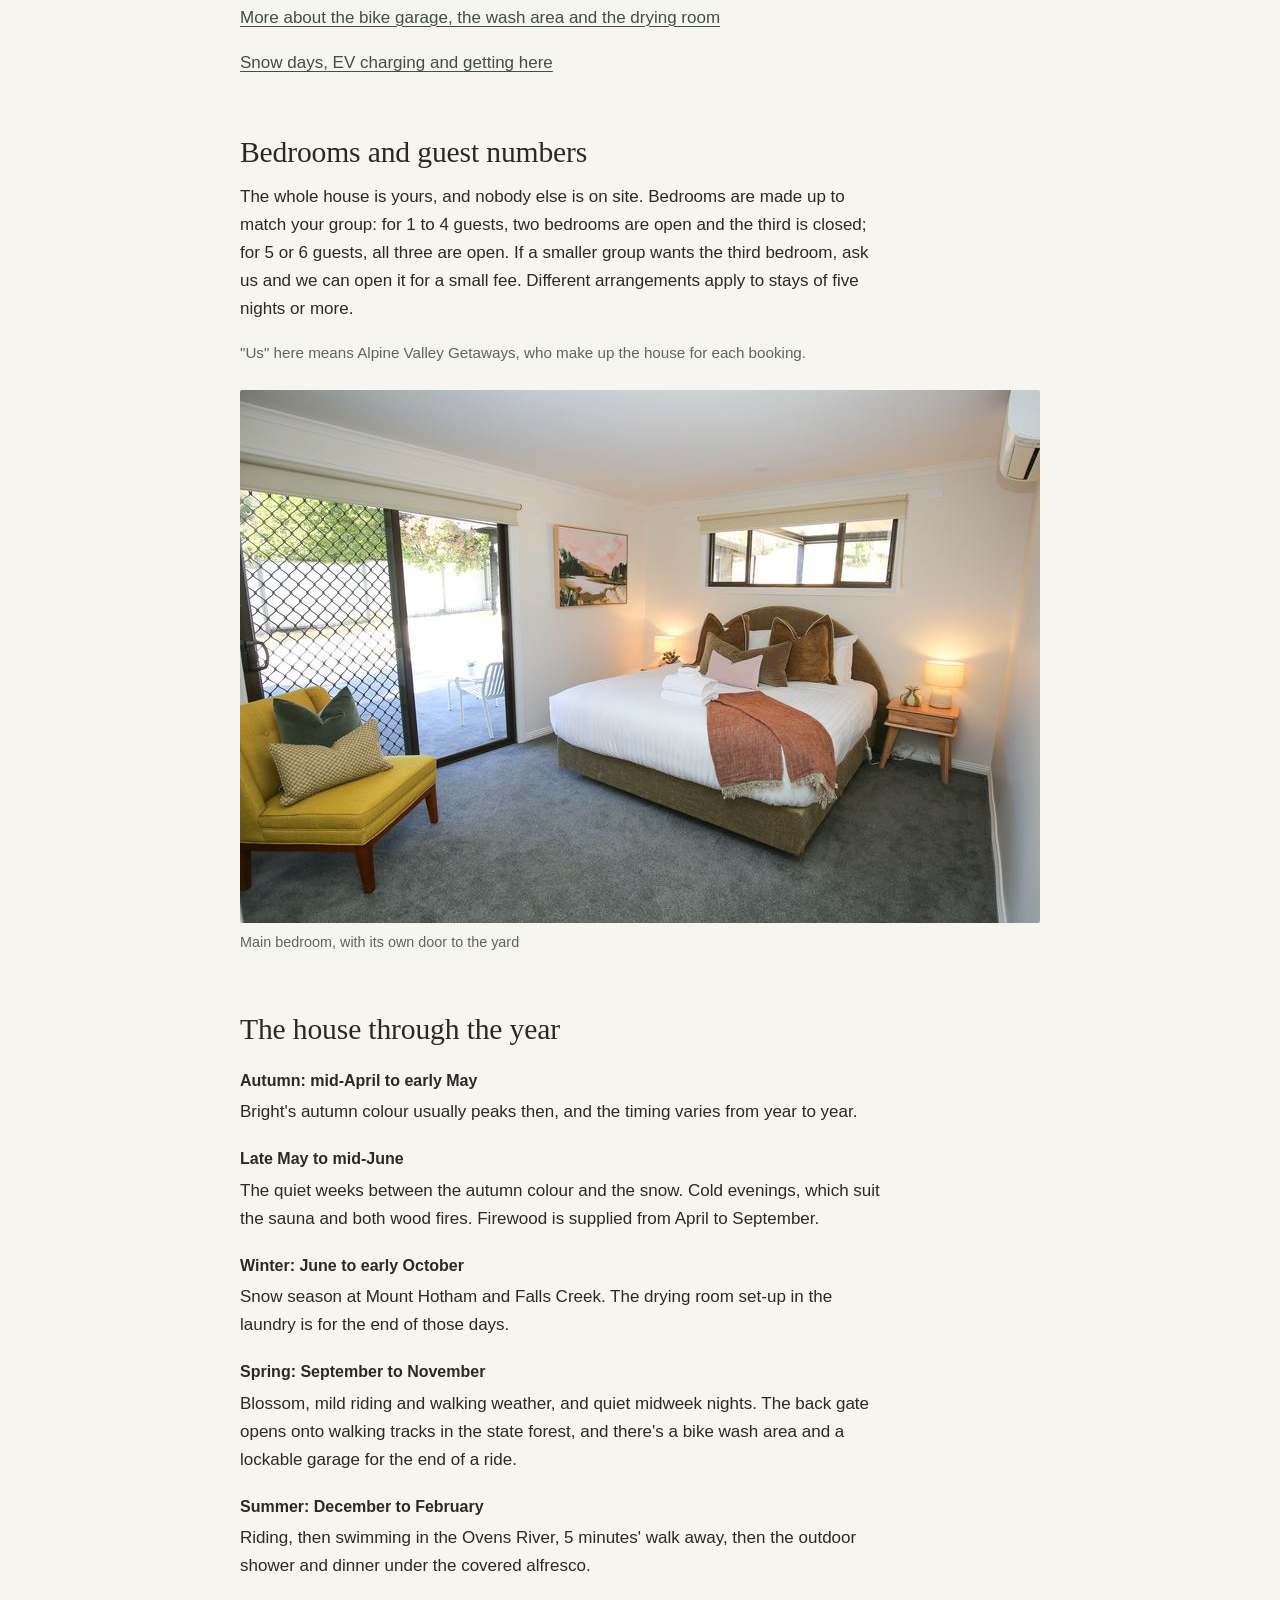
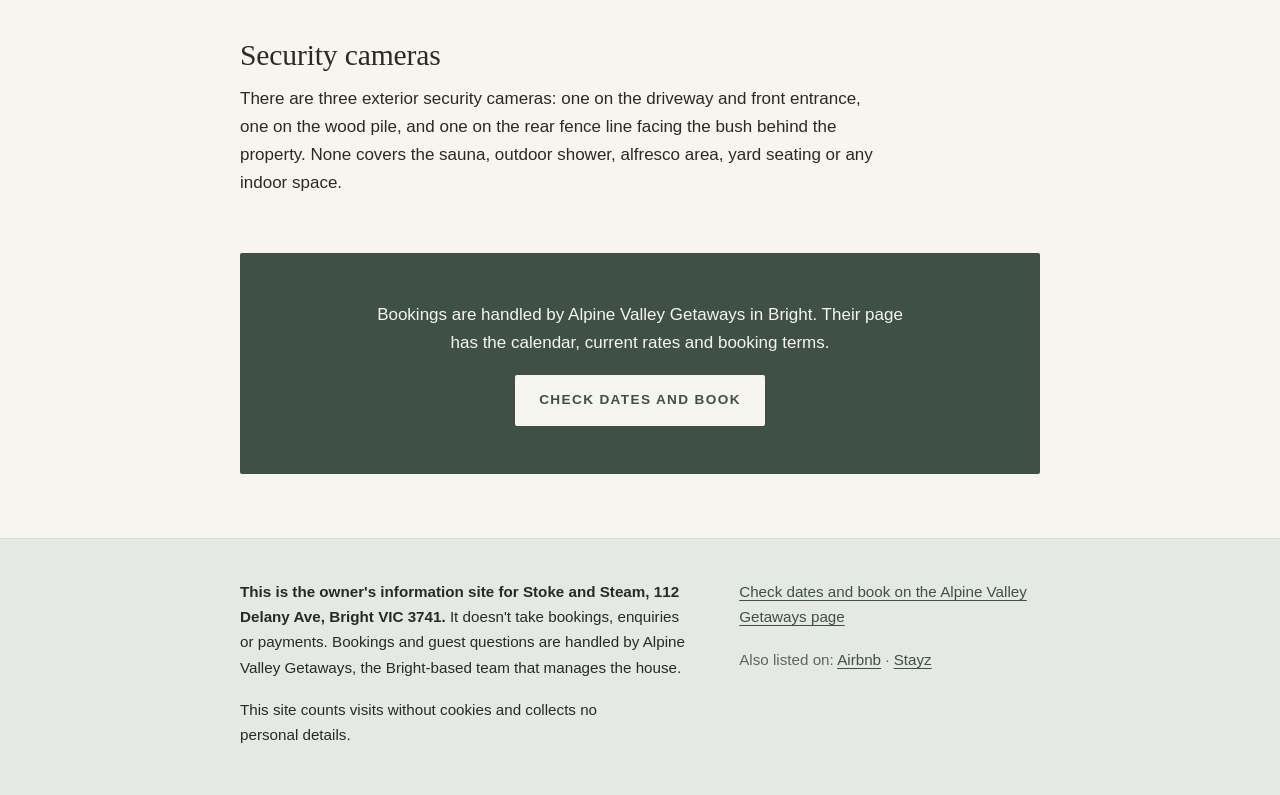
==== commit 50d515a4: "Add files via upload" ====
--- a/index.html
+++ b/index.html
@@ -108,7 +108,7 @@
         <li><a href="faq.html">FAQ</a></li>
       </ul>
     </nav>
-    <a class="cta cta-small" data-cta="booking" href="https://alpinevalleygetaways.com.au/properties/stoke-and-steam-bright/">Check dates and book</a>
+    <a class="cta cta-small" data-cta="booking" data-goatcounter-click="book-index" href="https://alpinevalleygetaways.com.au/properties/stoke-and-steam-bright/">Check dates and book</a>
   </div>
 </header>
 <main id="main" class="wrap">
@@ -116,7 +116,7 @@
   <div class="hero-text">
     <h1>A house in Bright with a private outdoor sauna</h1>
     <p class="lead">A private outdoor electric sauna that seats six, ready in about 30 minutes. Three bedrooms, sleeps six, two dogs welcome.</p>
-    <p class="hero-action"><a class="cta" data-cta="booking" href="https://alpinevalleygetaways.com.au/properties/stoke-and-steam-bright/">Check dates and book</a></p>
+    <p class="hero-action"><a class="cta" data-cta="booking" data-goatcounter-click="book-index" href="https://alpinevalleygetaways.com.au/properties/stoke-and-steam-bright/">Check dates and book</a></p>
   </div>
   <figure class="photo hero"><img src="images/sauna-dusk.jpg" alt="The private outdoor sauna at Stoke and Steam, a rounded timber cabin on the paved terrace, its glass door open with folded towels on the bench inside" width="1600" height="1067" srcset="images/sauna-dusk-800.jpg 800w, images/sauna-dusk-1200.jpg 1200w, images/sauna-dusk.jpg 1600w" sizes="(min-width: 60rem) 34.5rem, 100vw" fetchpriority="high"><figcaption>The private outdoor sauna</figcaption></figure>
 </section>
@@ -202,19 +202,21 @@
 </section>
 <aside class="cta-box" aria-label="How to book">
   <p>Bookings are handled by Alpine Valley Getaways in Bright. Their page has the calendar, current rates and booking terms.</p>
-  <p><a class="cta" data-cta="booking" href="https://alpinevalleygetaways.com.au/properties/stoke-and-steam-bright/">Check dates and book</a></p>
+  <p><a class="cta" data-cta="booking" data-goatcounter-click="book-index" href="https://alpinevalleygetaways.com.au/properties/stoke-and-steam-bright/">Check dates and book</a></p>
 </aside>
 </main>
 <footer class="site-footer">
   <div class="wrap footer-inner">
     <div class="footer-about">
       <p><strong>This is the owner's information site for Stoke and Steam, 112 Delany Ave, Bright VIC 3741.</strong> It doesn't take bookings, enquiries or payments. Bookings and guest questions are handled by Alpine Valley Getaways, the Bright-based team that manages the house.</p>
+      <p>This site counts visits without cookies and collects no personal details.</p>
     </div>
     <div class="footer-book">
-      <p><a class="cta-link" data-cta="booking" href="https://alpinevalleygetaways.com.au/properties/stoke-and-steam-bright/">Check dates and book on the Alpine Valley Getaways page</a></p>
-      <p class="also">Also listed on: <a class="listed-link" href="https://www.airbnb.com.au/rooms/1744230749583950300">Airbnb</a> · <a class="listed-link" href="https://www.stayz.com.au/holiday-rental/p20316304">Stayz</a></p>
+      <p><a class="cta-link" data-cta="booking" data-goatcounter-click="book-index" href="https://alpinevalleygetaways.com.au/properties/stoke-and-steam-bright/">Check dates and book on the Alpine Valley Getaways page</a></p>
+      <p class="also">Also listed on: <a data-goatcounter-click="out-airbnb-index" class="listed-link" href="https://www.airbnb.com.au/rooms/1744230749583950300">Airbnb</a> · <a data-goatcounter-click="out-stayz-index" class="listed-link" href="https://www.stayz.com.au/holiday-rental/p20316304">Stayz</a></p>
     </div>
   </div>
 </footer>
+<script data-goatcounter="https://delanyave.goatcounter.com/count" async src="https://gc.zgo.at/count.js"></script>
 </body>
 </html>
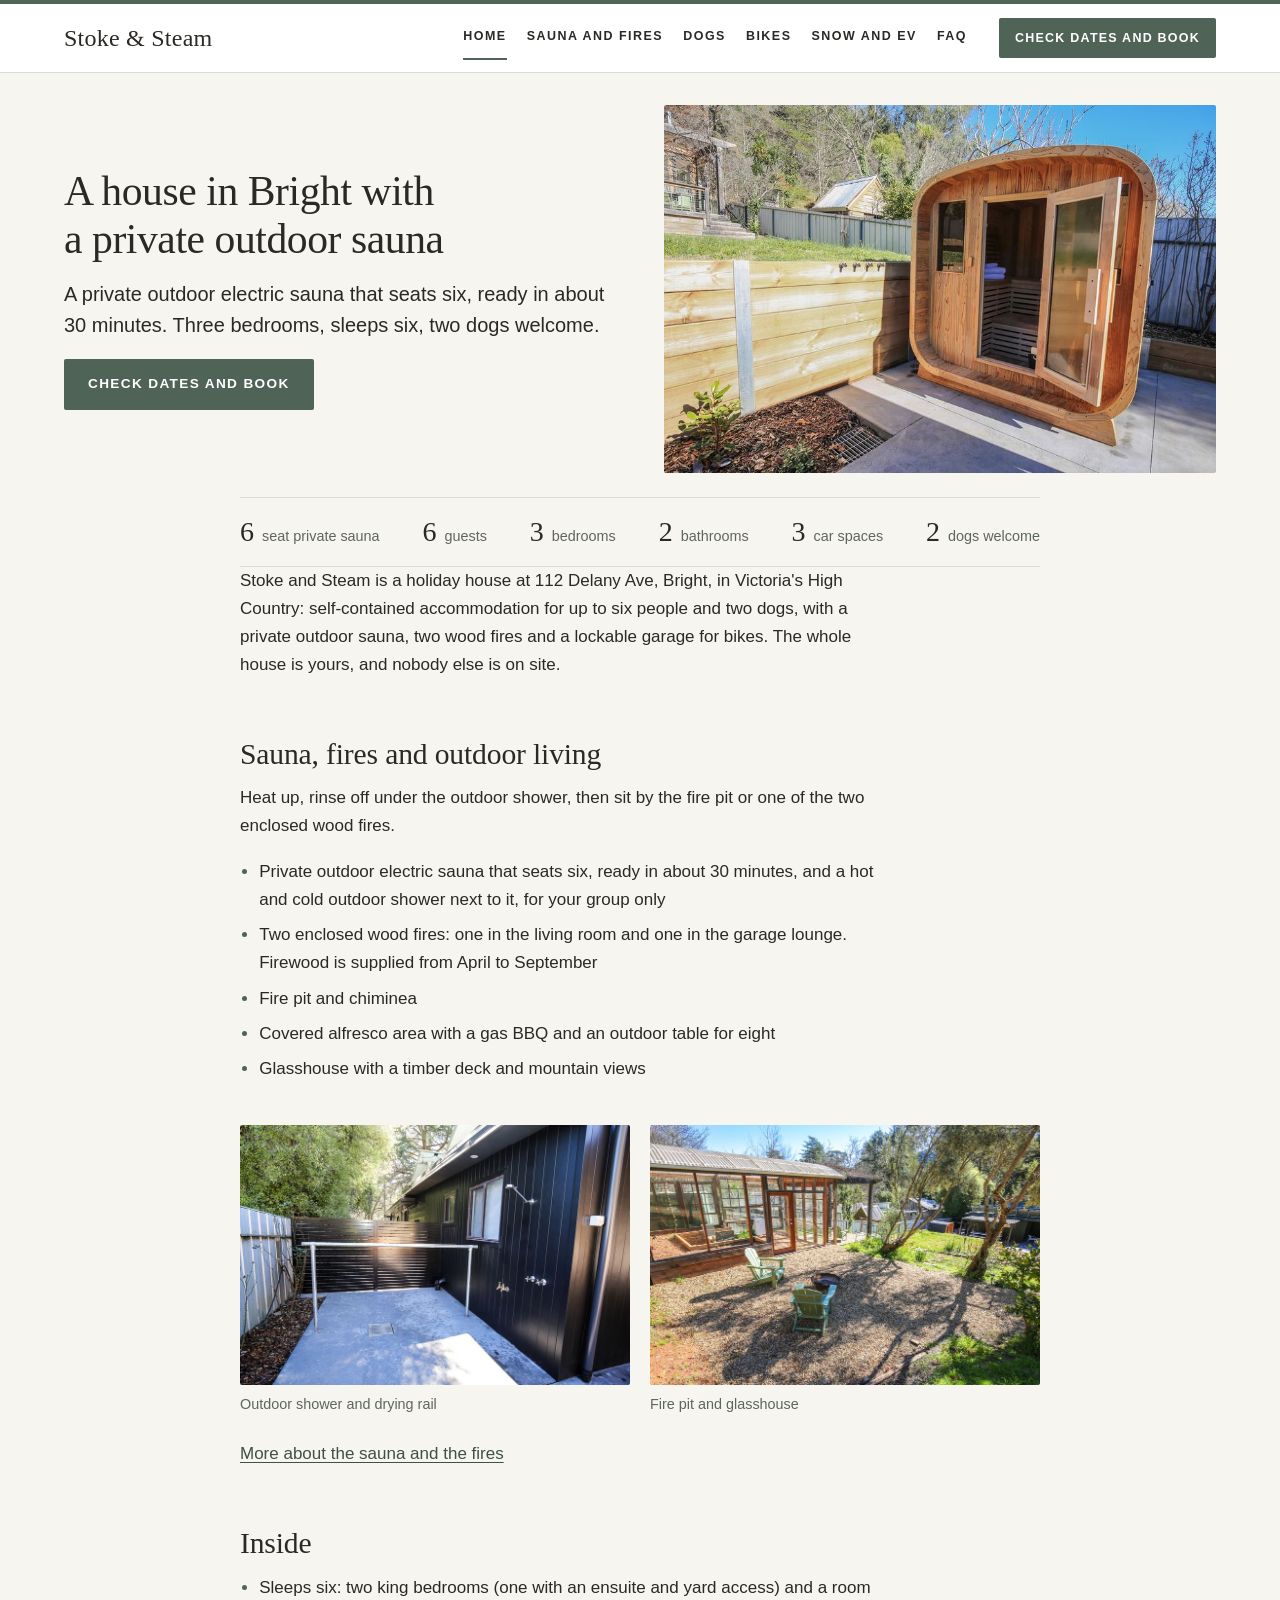
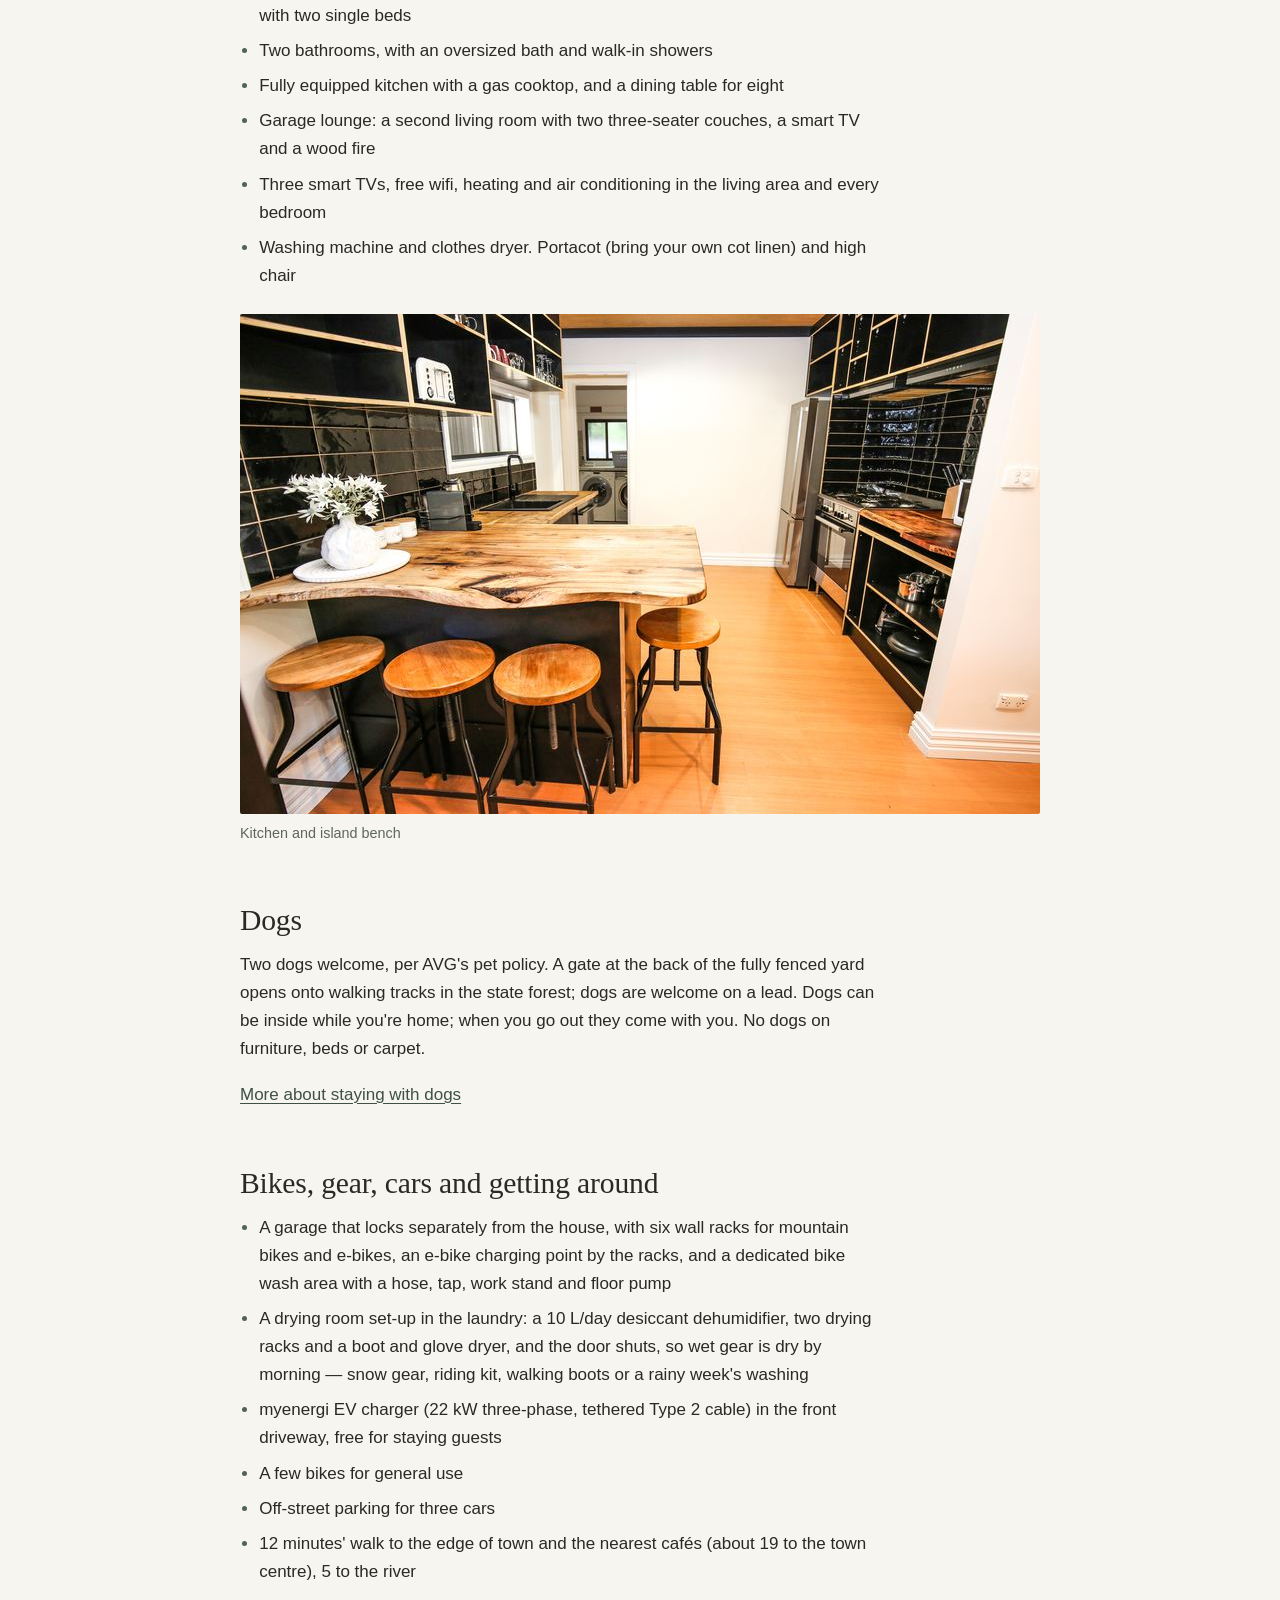
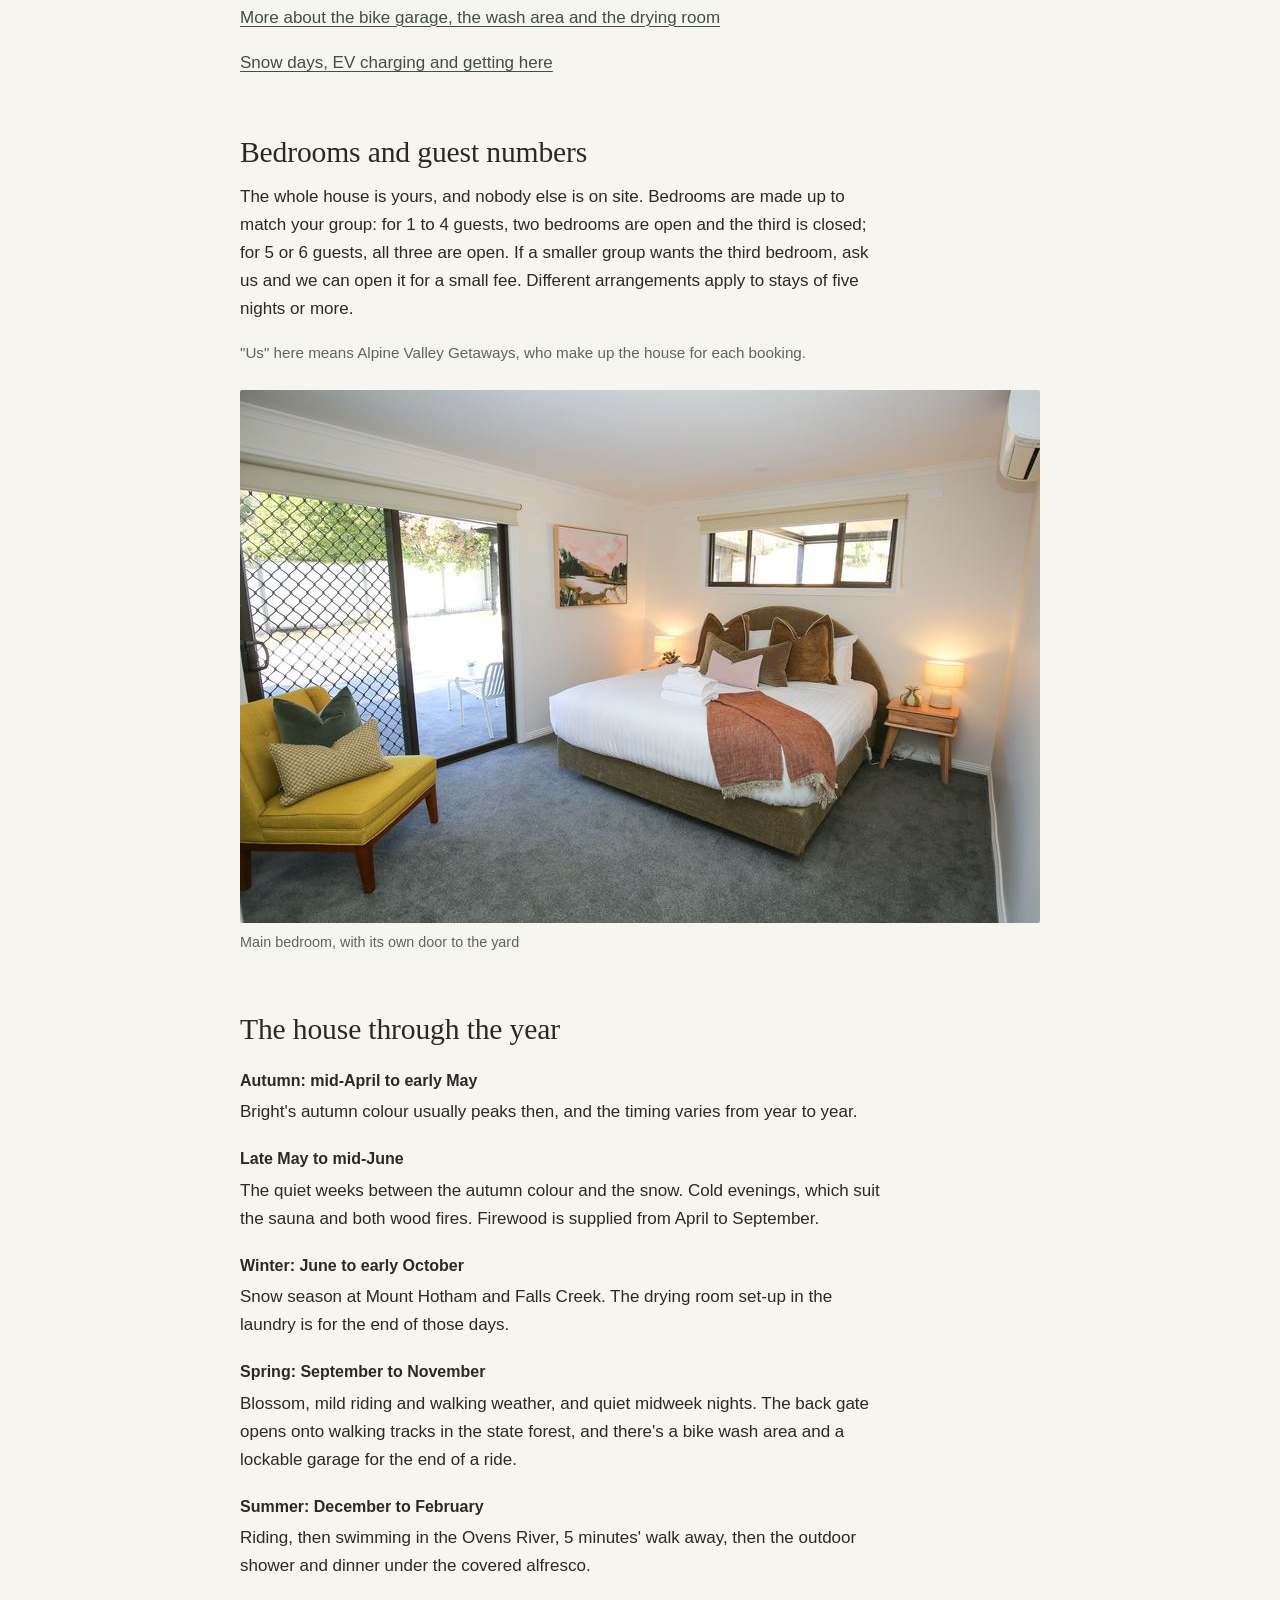
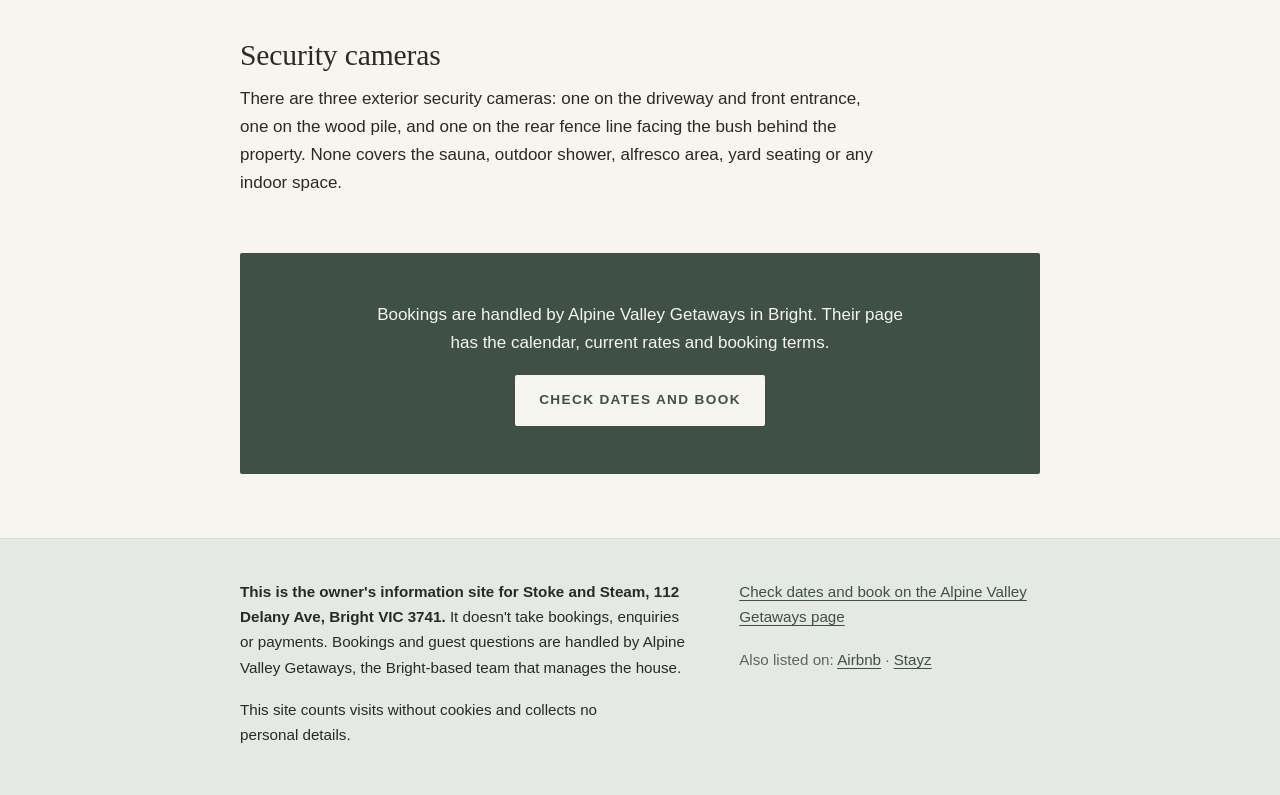
==== commit 55040dde: "E-bike charging point and hot and cold outdoor shower added to four pages" ====
--- a/index.html
+++ b/index.html
@@ -133,7 +133,7 @@
   <h2 id="h-outdoor">Sauna, fires and outdoor living</h2>
   <p>Heat up, rinse off under the outdoor shower, then sit by the fire pit or one of the two enclosed wood fires.</p>
   <ul>
-    <li>Private outdoor electric sauna that seats six, ready in about 30 minutes, and an outdoor shower, for your group only</li>
+    <li>Private outdoor electric sauna that seats six, ready in about 30 minutes, and a hot and cold outdoor shower next to it, for your group only</li>
     <li>Two enclosed wood fires: one in the living room and one in the garage lounge. Firewood is supplied from April to September</li>
     <li>Fire pit and chiminea</li>
     <li>Covered alfresco area with a gas BBQ and an outdoor table for eight</li>
@@ -165,7 +165,7 @@
 <section aria-labelledby="h-gear">
   <h2 id="h-gear">Bikes, gear, cars and getting around</h2>
   <ul>
-    <li>A garage that locks separately from the house, with six wall racks for mountain bikes and e-bikes, and a dedicated bike wash area with a hose, tap, work stand and floor pump</li>
+    <li>A garage that locks separately from the house, with six wall racks for mountain bikes and e-bikes, an e-bike charging point by the racks, and a dedicated bike wash area with a hose, tap, work stand and floor pump</li>
     <li>A drying room set-up in the laundry: a 10 L/day desiccant dehumidifier, two drying racks and a boot and glove dryer, and the door shuts, so wet gear is dry by morning — snow gear, riding kit, walking boots or a rainy week's washing</li>
     <li>myenergi EV charger (22 kW three-phase, tethered Type 2 cable) in the front driveway, free for staying guests</li>
     <li>A few bikes for general use</li>
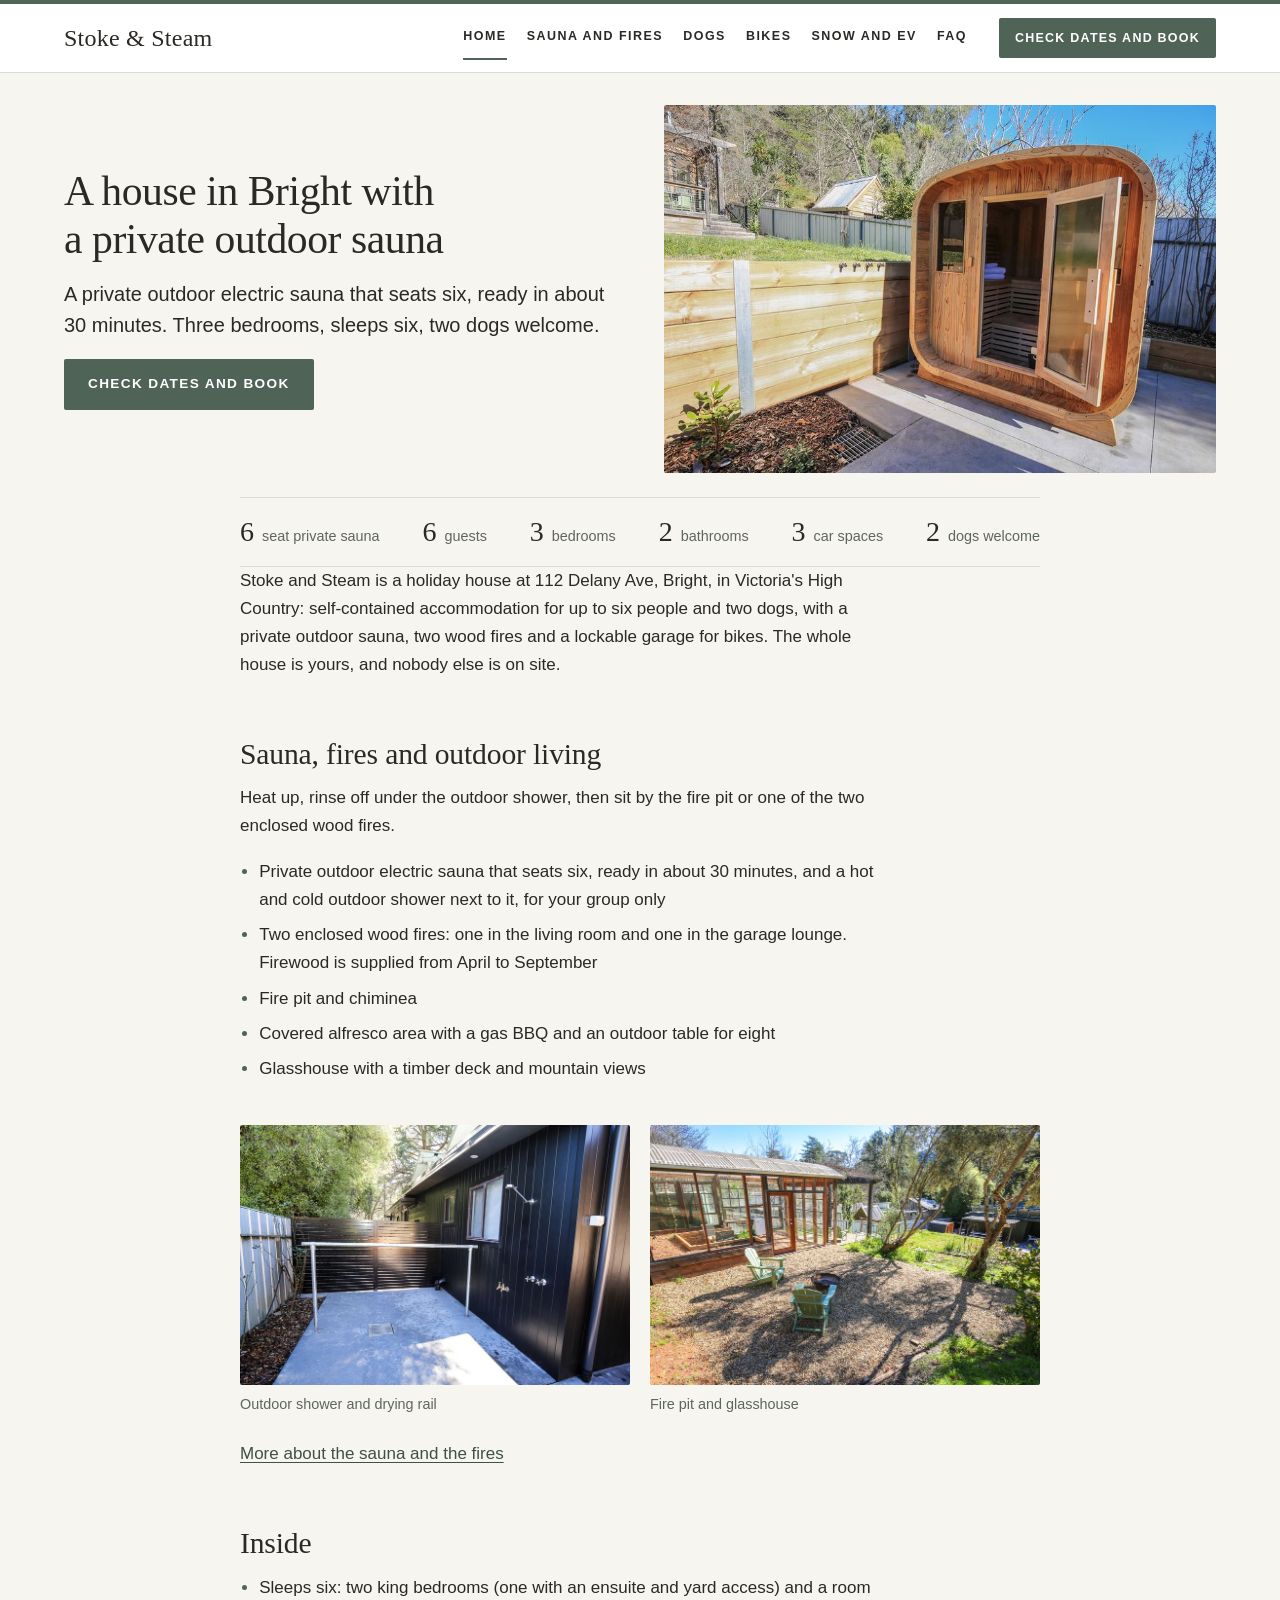
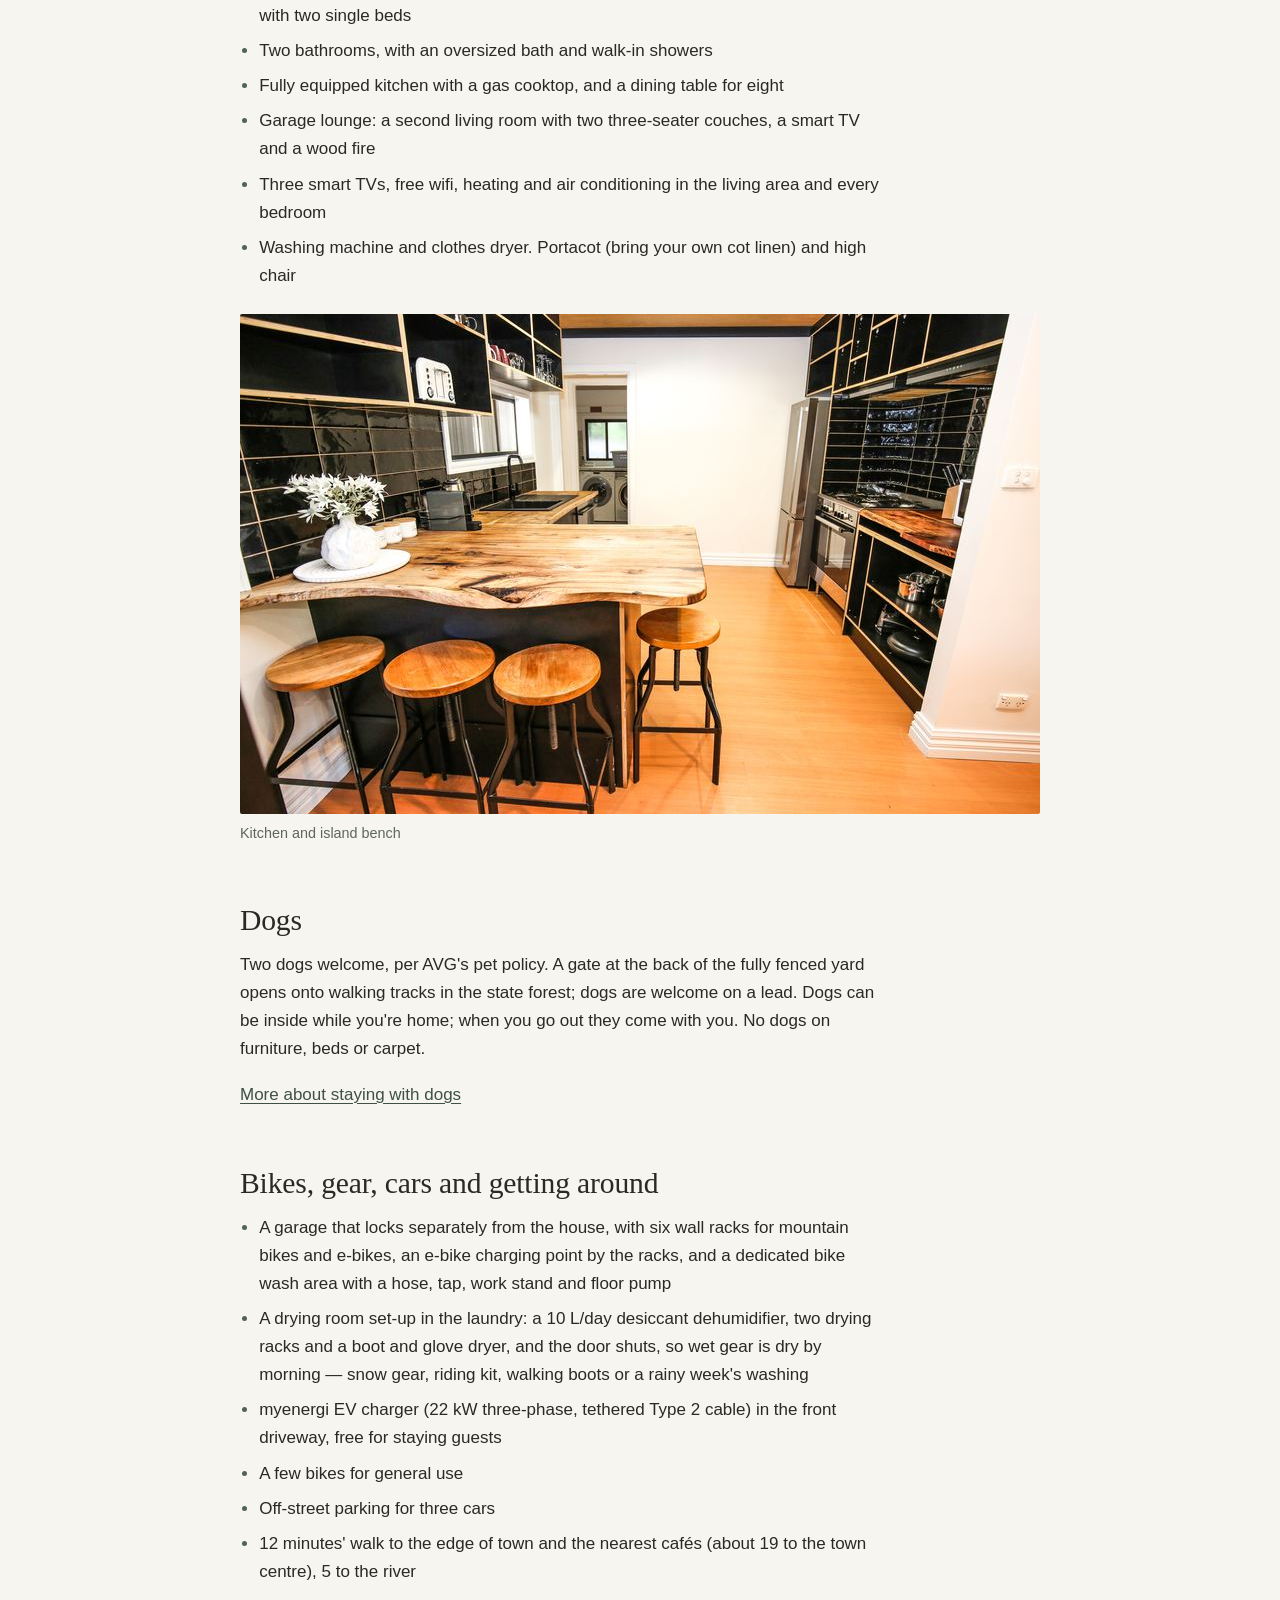
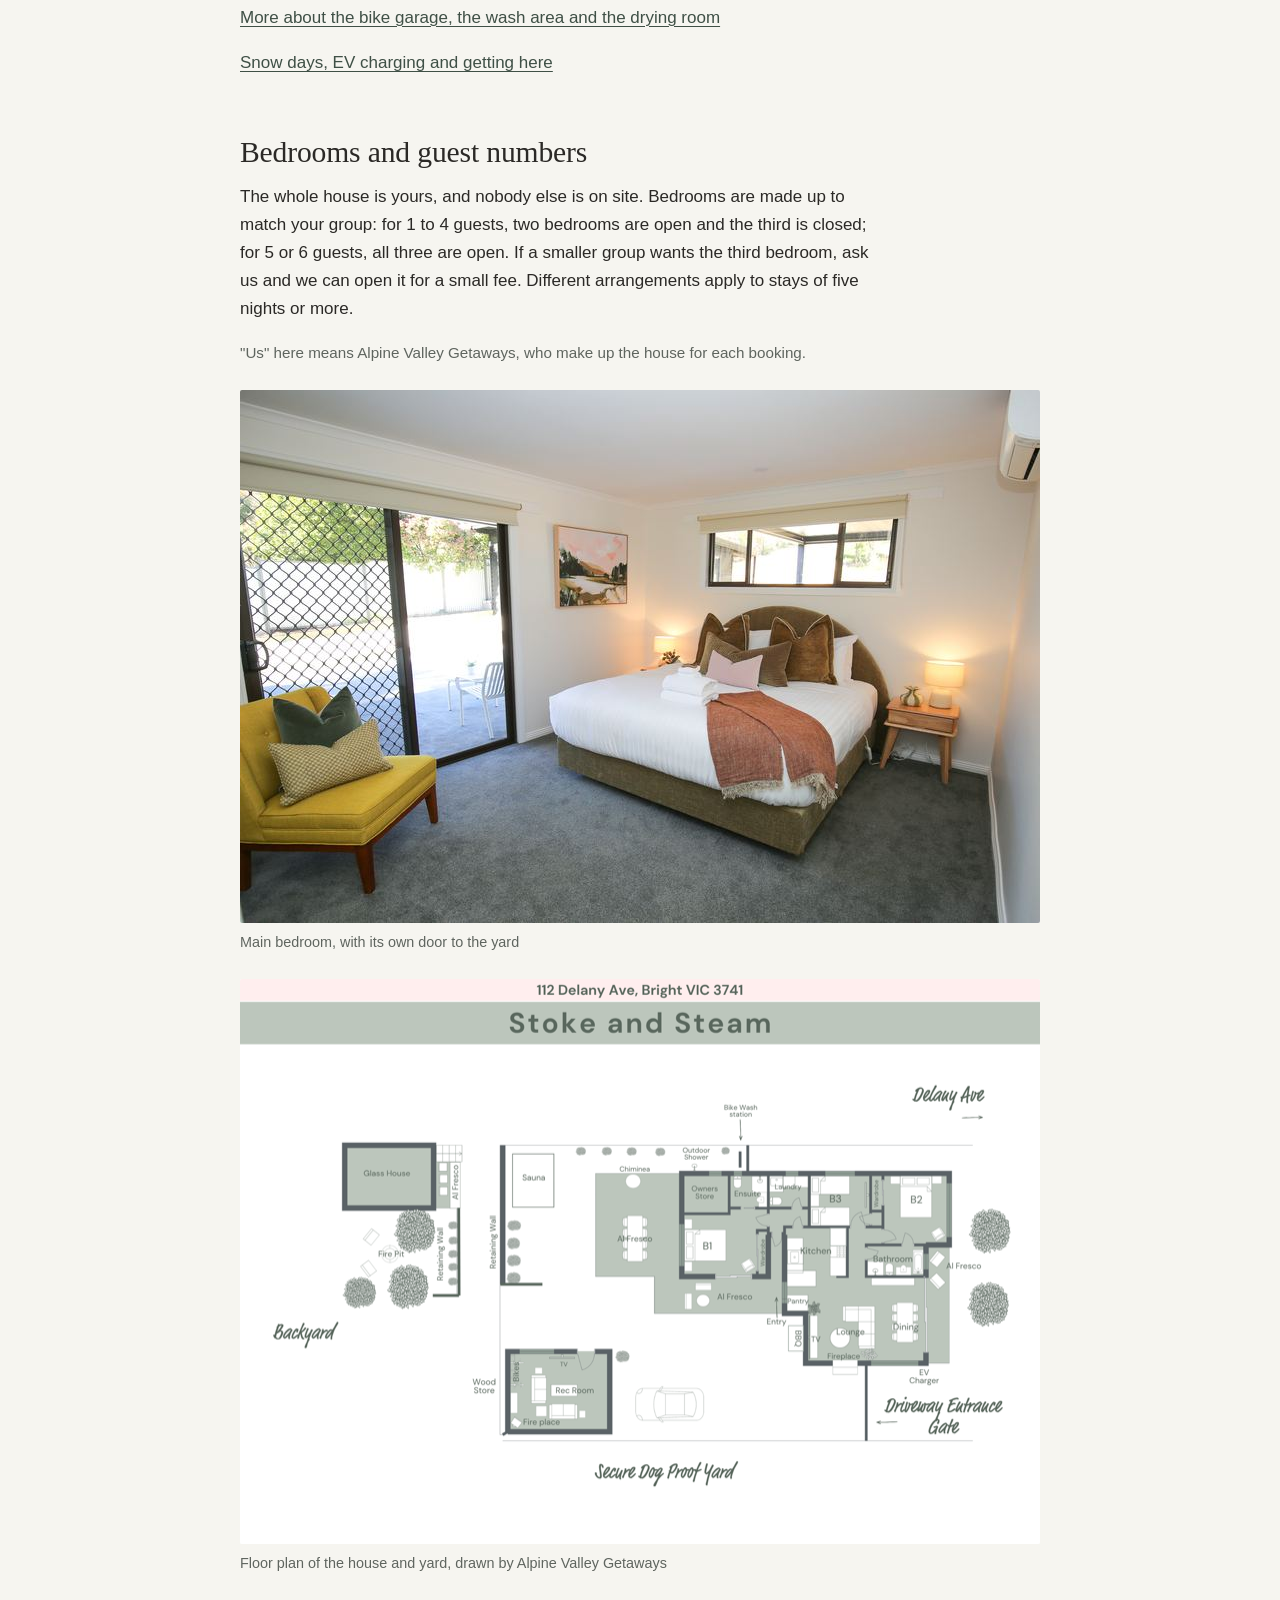
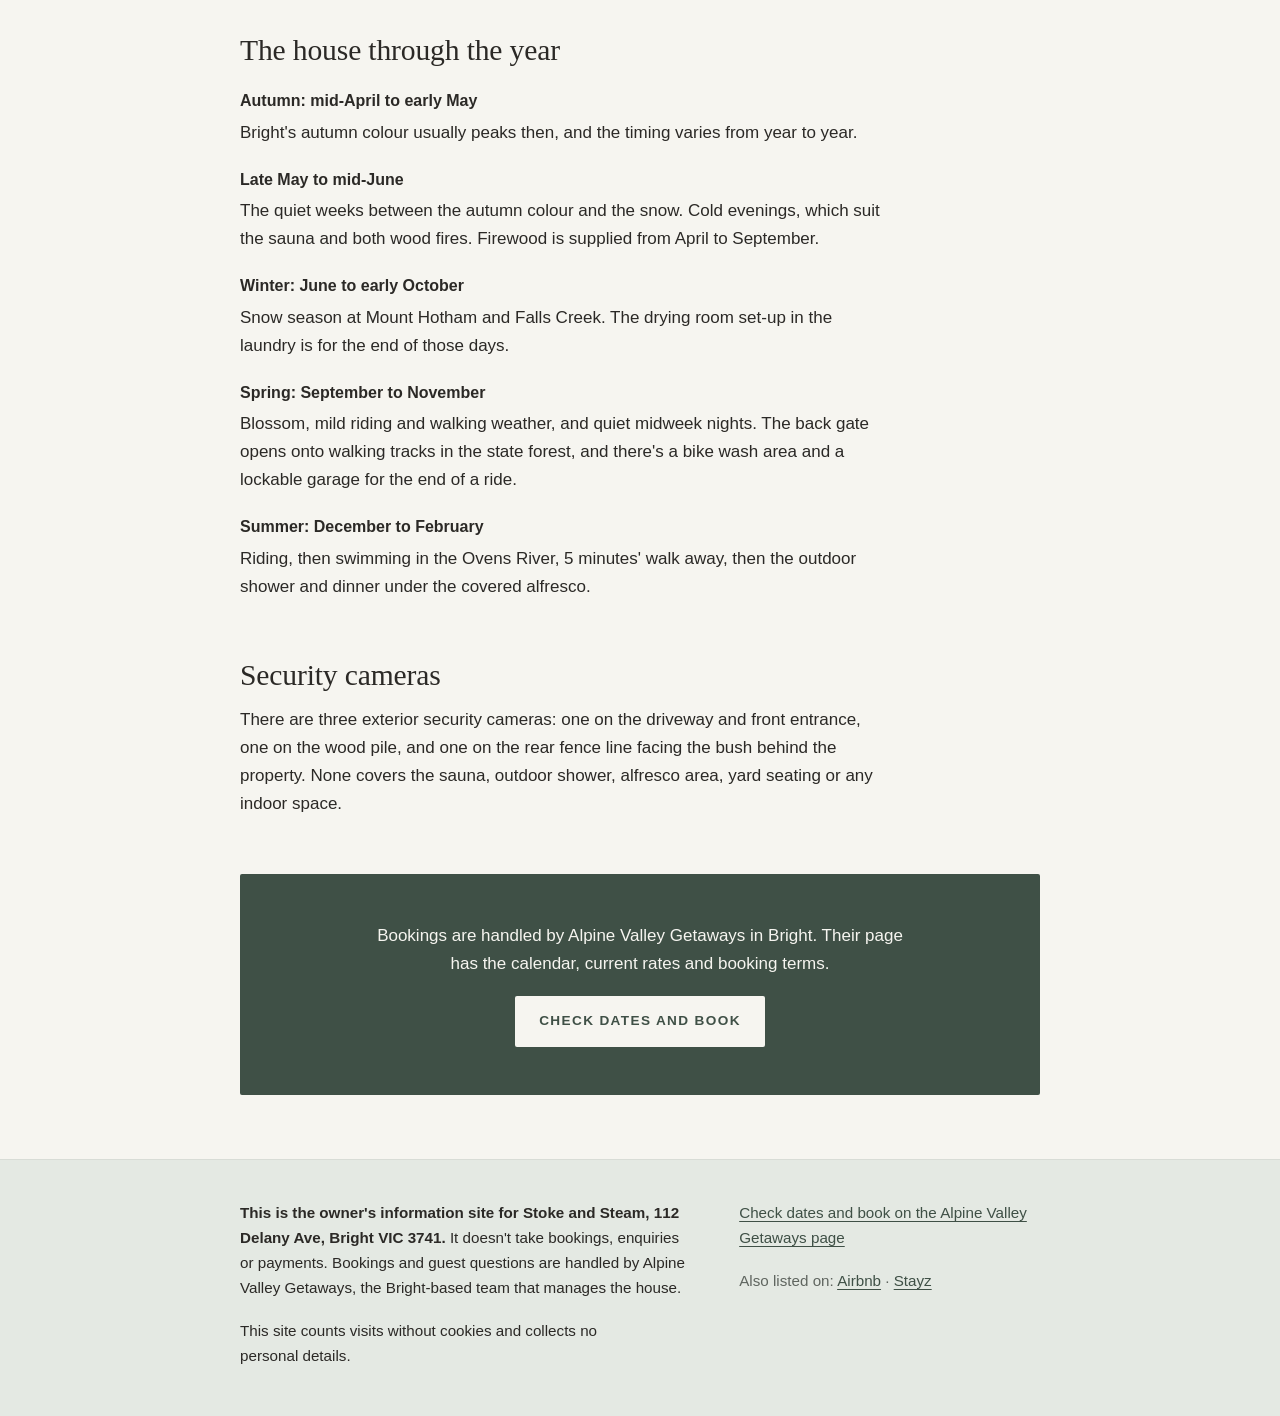
==== commit d4ed549d: "Floor plan added to the home page" ====
--- a/index.html
+++ b/index.html
@@ -180,6 +180,7 @@
   <p>The whole house is yours, and nobody else is on site. Bedrooms are made up to match your group: for 1 to 4 guests, two bedrooms are open and the third is closed; for 5 or 6 guests, all three are open. If a smaller group wants the third bedroom, ask us and we can open it for a small fee. Different arrangements apply to stays of five nights or more.</p>
   <p class="note">"Us" here means Alpine Valley Getaways, who make up the house for each booking.</p>
   <figure class="photo"><img src="images/king-bedroom.jpg" alt="The main bedroom: a king bed with a mustard armchair and sliding doors out to the yard" width="1600" height="1067" srcset="images/king-bedroom-800.jpg 800w, images/king-bedroom-1200.jpg 1200w, images/king-bedroom.jpg 1600w" sizes="(min-width: 60rem) 50rem, (min-width: 40rem) 44rem, calc(100vw - 2rem)" loading="lazy" decoding="async"><figcaption>Main bedroom, with its own door to the yard</figcaption></figure>
+  <figure class="photo plan"><img src="images/floor-plan.png" alt="Floor plan of Stoke and Steam: a king bedroom with an ensuite, a second king bedroom and a bedroom with two single beds; a bathroom with a bath, laundry, kitchen, lounge and dining; outside, the sauna, outdoor shower, alfresco areas, glasshouse, fire pit, EV charger and the separate garage lounge with the bike racks, all inside the fenced yard" width="1600" height="1131" srcset="images/floor-plan-800.png 800w, images/floor-plan-1200.png 1200w, images/floor-plan.png 1600w" sizes="(min-width: 60rem) 50rem, (min-width: 40rem) 44rem, calc(100vw - 2rem)" loading="lazy" decoding="async"><figcaption>Floor plan of the house and yard, drawn by Alpine Valley Getaways</figcaption></figure>
 </section>
 <section aria-labelledby="h-seasons">
   <h2 id="h-seasons">The house through the year</h2>
--- a/style.css
+++ b/style.css
@@ -249,6 +249,7 @@
 }
 .photo img { object-fit: cover; height: auto; }
 .photo.wide img, .photo.wide .ph { aspect-ratio: 16 / 10; }
+.photo.plan img { aspect-ratio: auto; object-fit: contain; background: #fff; } /* a drawing: never crop it */
 .photo.panorama img, .photo.panorama .ph { aspect-ratio: 16 / 9; } /* for 16:9 sources only */
 .ph {
   position: relative;
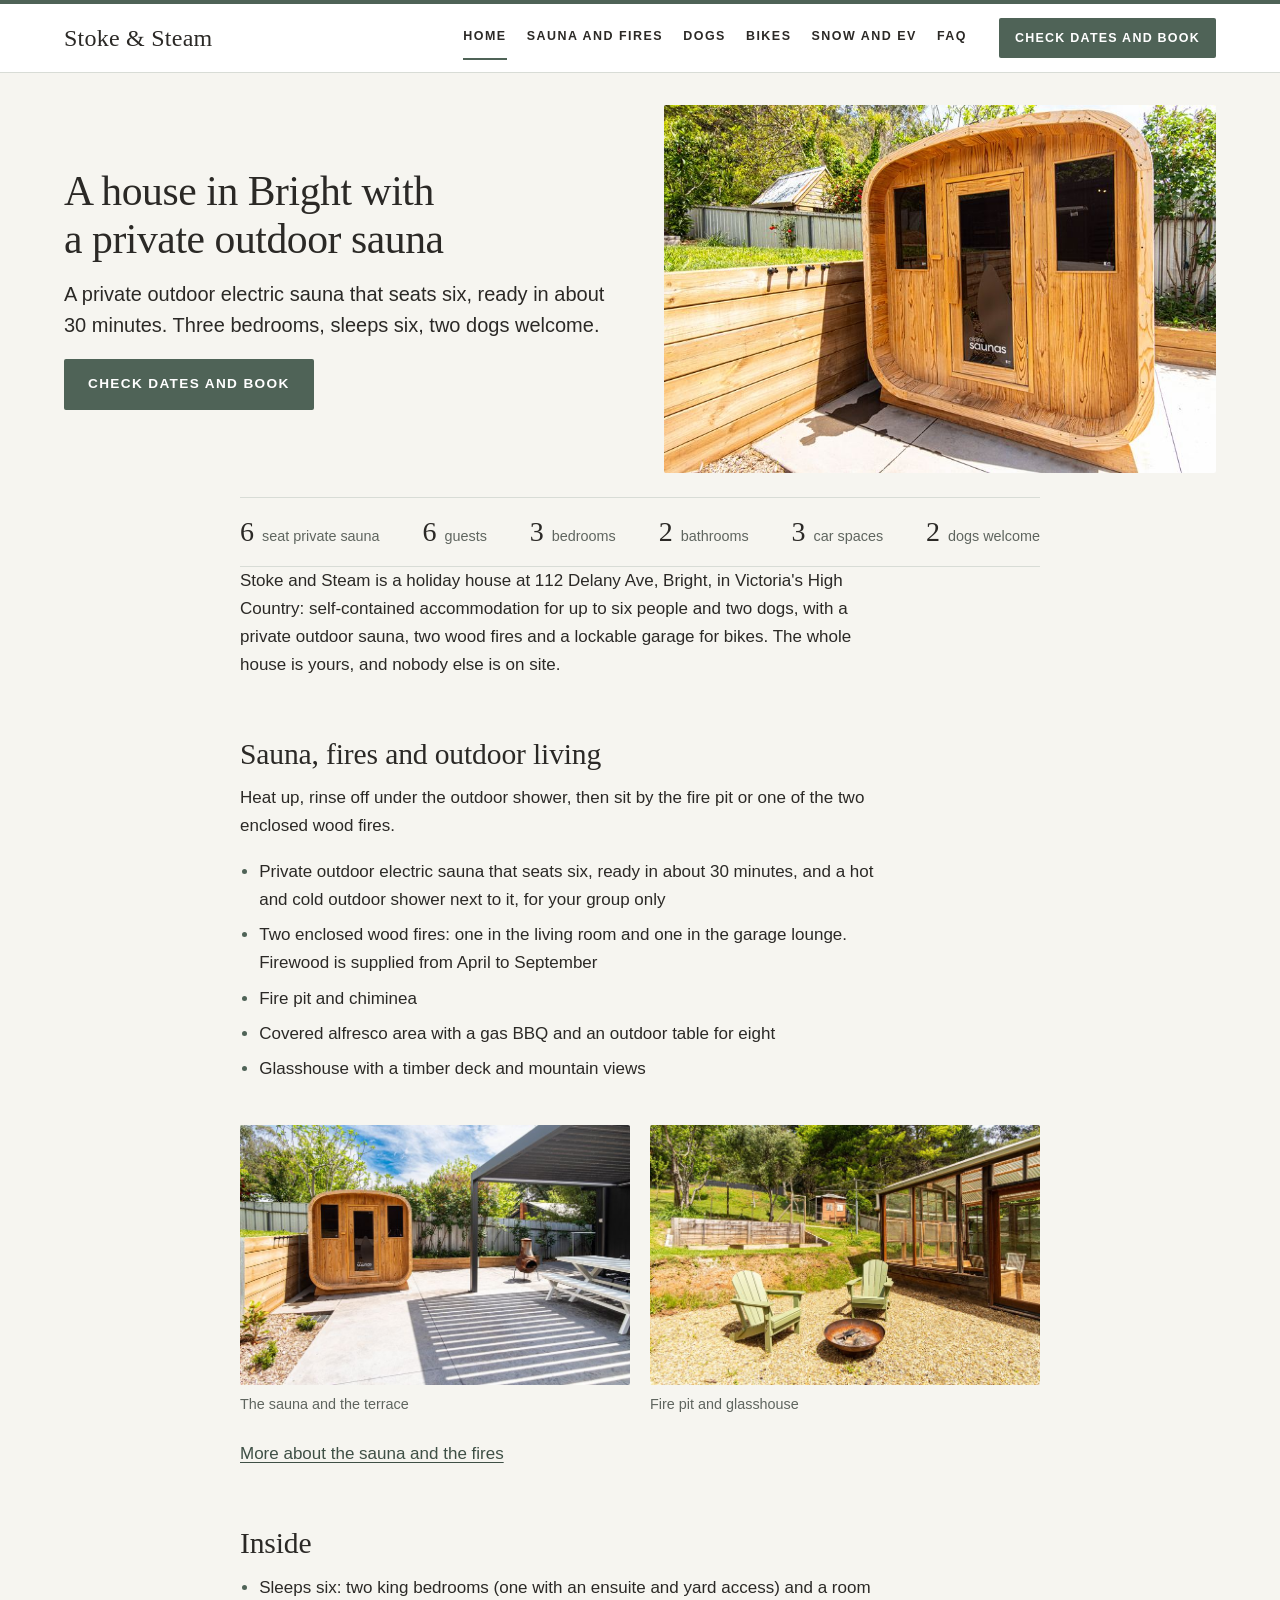
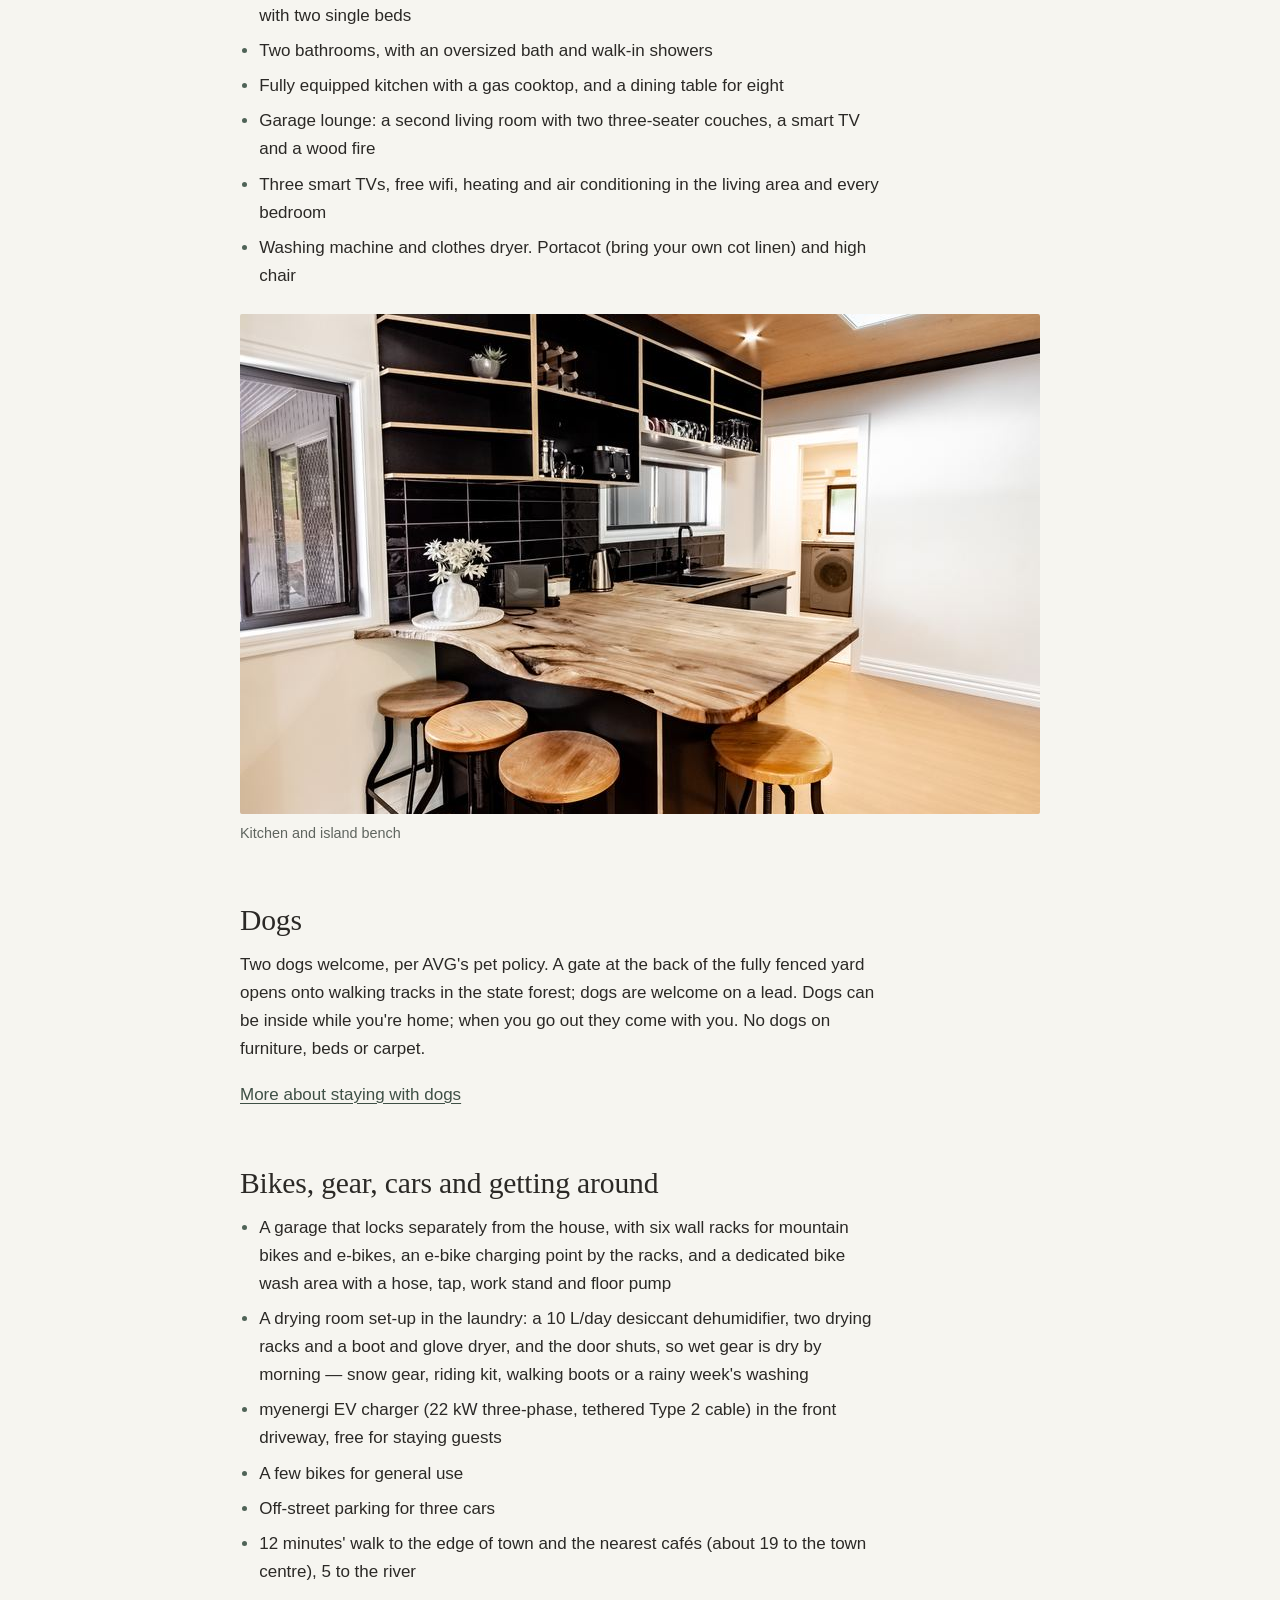
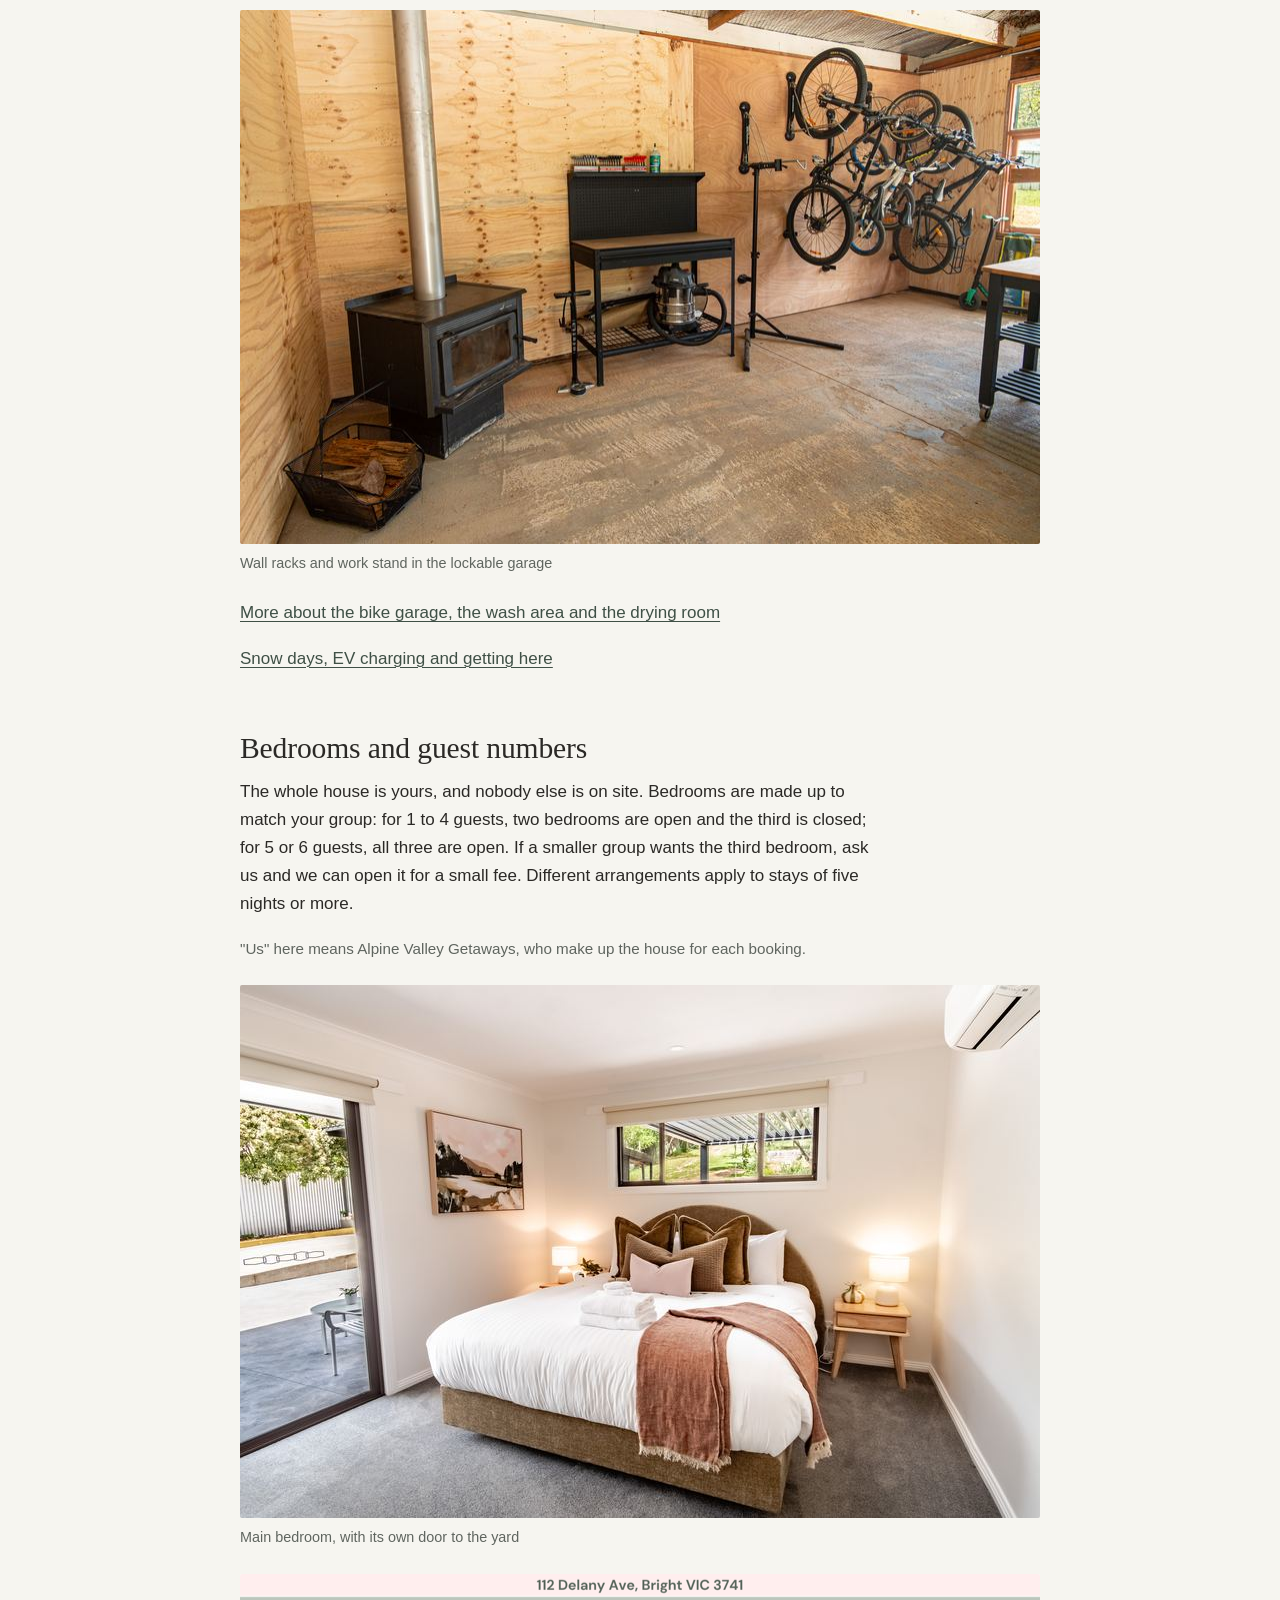
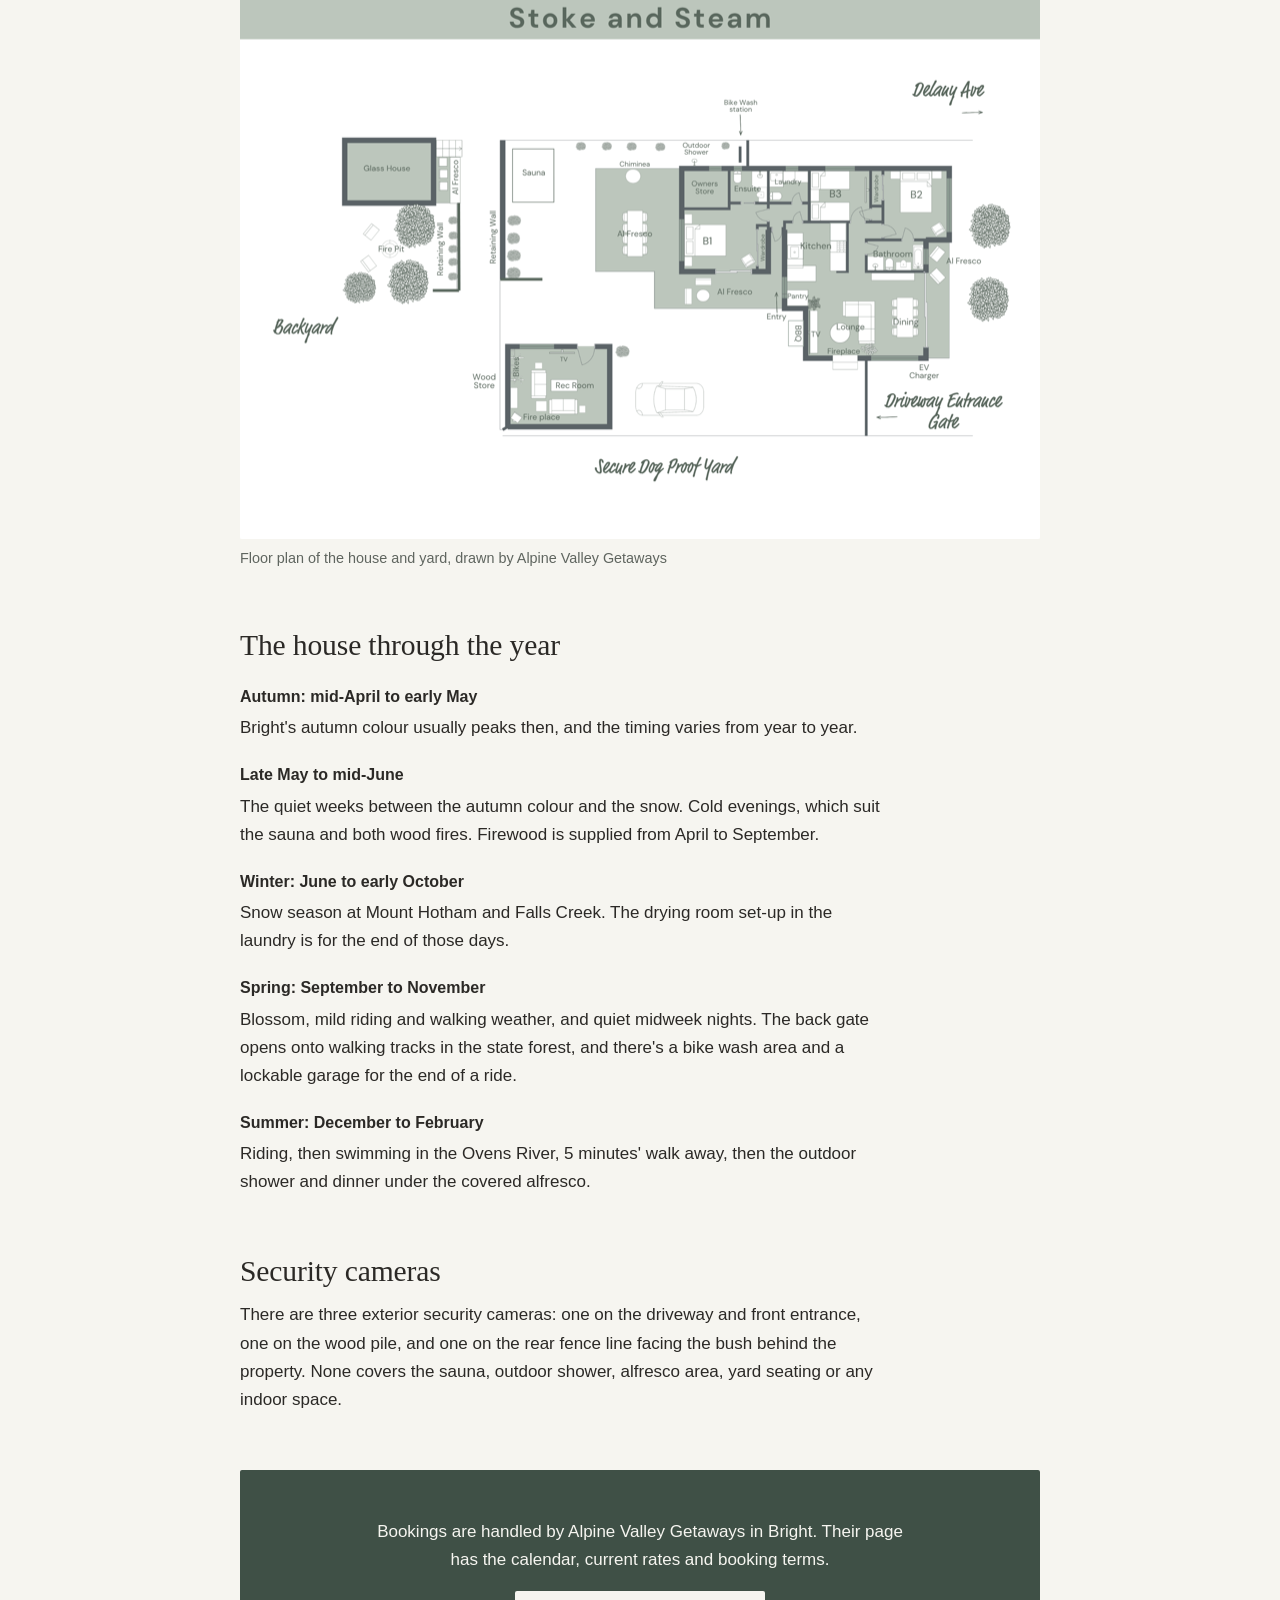
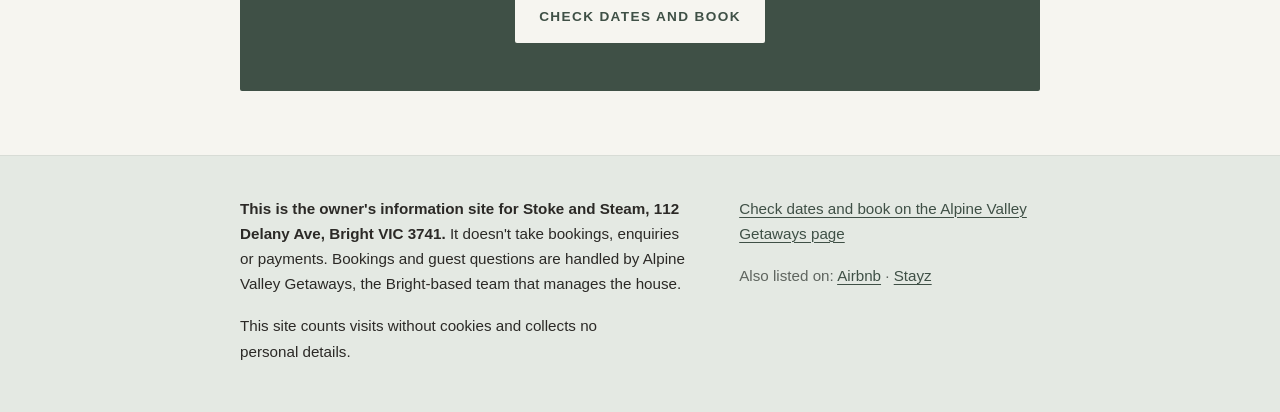
==== commit 03659955: "Site update 28 Oct 2026: five pages use AVG's 13 Oct pro photos" ====
--- a/index.html
+++ b/index.html
@@ -43,6 +43,7 @@
   },
   "image": [
     "https://www.stokeandsteam.com.au/images/sauna-dusk.jpg",
+    "https://www.stokeandsteam.com.au/images/sauna-terrace.jpg",
     "https://www.stokeandsteam.com.au/images/sauna-interior.jpg",
     "https://www.stokeandsteam.com.au/images/outdoor-shower.jpg",
     "https://www.stokeandsteam.com.au/images/living-room-fire.jpg",
@@ -51,10 +52,14 @@
     "https://www.stokeandsteam.com.au/images/alfresco.jpg",
     "https://www.stokeandsteam.com.au/images/glasshouse.jpg",
     "https://www.stokeandsteam.com.au/images/king-bedroom.jpg",
+    "https://www.stokeandsteam.com.au/images/twin-bedroom.jpg",
+    "https://www.stokeandsteam.com.au/images/bathroom-bath.jpg",
     "https://www.stokeandsteam.com.au/images/kitchen-dining.jpg",
     "https://www.stokeandsteam.com.au/images/dogs-yard.jpg",
     "https://www.stokeandsteam.com.au/images/ev-charger.jpg",
-    "https://www.stokeandsteam.com.au/images/bike-storage.jpg"
+    "https://www.stokeandsteam.com.au/images/bike-storage.jpg",
+    "https://www.stokeandsteam.com.au/images/bike-wash.jpg",
+    "https://www.stokeandsteam.com.au/images/exterior-front.jpg"
 ],
   "containsPlace": {
     "@type": "Accommodation",
@@ -118,7 +123,7 @@
     <p class="lead">A private outdoor electric sauna that seats six, ready in about 30 minutes. Three bedrooms, sleeps six, two dogs welcome.</p>
     <p class="hero-action"><a class="cta" data-cta="booking" data-goatcounter-click="book-index" href="https://alpinevalleygetaways.com.au/properties/stoke-and-steam-bright/">Check dates and book</a></p>
   </div>
-  <figure class="photo hero"><img src="images/sauna-dusk.jpg" alt="The private outdoor sauna at Stoke and Steam, a rounded timber cabin on the paved terrace, its glass door open with folded towels on the bench inside" width="1600" height="1067" srcset="images/sauna-dusk-800.jpg 800w, images/sauna-dusk-1200.jpg 1200w, images/sauna-dusk.jpg 1600w" sizes="(min-width: 60rem) 34.5rem, 100vw" fetchpriority="high"><figcaption>The private outdoor sauna</figcaption></figure>
+  <figure class="photo hero"><img src="images/sauna-dusk.jpg" alt="The private outdoor sauna at Stoke and Steam: a rounded timber cabin with a glass door and two windows on the paved terrace, beside a timber retaining wall with towel hooks" width="1600" height="1067" srcset="images/sauna-dusk-800.jpg 800w, images/sauna-dusk-1200.jpg 1200w, images/sauna-dusk.jpg 1600w" sizes="(min-width: 60rem) 34.5rem, 100vw" fetchpriority="high"><figcaption>The private outdoor sauna</figcaption></figure>
 </section>
 <ul class="facts" aria-label="Key facts">
   <li><span class="fact-n">6</span> <span class="fact-l">seat private sauna</span></li>
@@ -140,8 +145,8 @@
     <li>Glasshouse with a timber deck and mountain views</li>
   </ul>
   <div class="photo-row">
-    <figure class="photo"><img src="images/outdoor-shower.jpg" alt="The outdoor shower on the black-clad wall beside the house, with the drying rail in front of it" width="1600" height="1067" srcset="images/outdoor-shower-800.jpg 800w, images/outdoor-shower-1200.jpg 1200w, images/outdoor-shower.jpg 1600w" sizes="(min-width: 60rem) 50rem, (min-width: 40rem) 44rem, calc(100vw - 2rem)" loading="lazy" decoding="async"><figcaption>Outdoor shower and drying rail</figcaption></figure>
-    <figure class="photo"><img src="images/fire-pit.jpg" alt="The fire pit on the gravel, with two chairs beside it and the glasshouse behind" width="1600" height="1067" srcset="images/fire-pit-800.jpg 800w, images/fire-pit-1200.jpg 1200w, images/fire-pit.jpg 1600w" sizes="(min-width: 60rem) 50rem, (min-width: 40rem) 44rem, calc(100vw - 2rem)" loading="lazy" decoding="async"><figcaption>Fire pit and glasshouse</figcaption></figure>
+    <figure class="photo"><img src="images/sauna-terrace.jpg" alt="The sauna on the paved terrace, with the chiminea and the end of the long outdoor table under the covered alfresco" width="1600" height="1067" srcset="images/sauna-terrace-800.jpg 800w, images/sauna-terrace-1200.jpg 1200w, images/sauna-terrace.jpg 1600w" sizes="(min-width: 60rem) 50rem, (min-width: 40rem) 44rem, calc(100vw - 2rem)" loading="lazy" decoding="async"><figcaption>The sauna and the terrace</figcaption></figure>
+    <figure class="photo"><img src="images/fire-pit.jpg" alt="The fire pit on the gravel, with two green timber chairs beside it and the glasshouse behind" width="1600" height="1067" srcset="images/fire-pit-800.jpg 800w, images/fire-pit-1200.jpg 1200w, images/fire-pit.jpg 1600w" sizes="(min-width: 60rem) 50rem, (min-width: 40rem) 44rem, calc(100vw - 2rem)" loading="lazy" decoding="async"><figcaption>Fire pit and glasshouse</figcaption></figure>
   </div>
   <p><a href="sauna-and-fires.html">More about the sauna and the fires</a></p>
 </section>
@@ -172,6 +177,7 @@
     <li>Off-street parking for three cars</li>
     <li>12 minutes' walk to the edge of town and the nearest cafés (about 19 to the town centre), 5 to the river</li>
   </ul>
+  <figure class="photo"><img src="images/bike-storage.jpg" alt="The lockable garage: bikes hung on the wall racks, a workbench with tools, a bike work stand and a floor pump, with the wood heater in the corner" width="1600" height="1067" srcset="images/bike-storage-800.jpg 800w, images/bike-storage-1200.jpg 1200w, images/bike-storage.jpg 1600w" sizes="(min-width: 60rem) 50rem, (min-width: 40rem) 44rem, calc(100vw - 2rem)" loading="lazy" decoding="async"><figcaption>Wall racks and work stand in the lockable garage</figcaption></figure>
   <p><a href="bikes.html">More about the bike garage, the wash area and the drying room</a></p>
   <p><a href="snow-ev-getting-here.html">Snow days, EV charging and getting here</a></p>
 </section>
@@ -179,7 +185,7 @@
   <h2 id="h-bedrooms">Bedrooms and guest numbers</h2>
   <p>The whole house is yours, and nobody else is on site. Bedrooms are made up to match your group: for 1 to 4 guests, two bedrooms are open and the third is closed; for 5 or 6 guests, all three are open. If a smaller group wants the third bedroom, ask us and we can open it for a small fee. Different arrangements apply to stays of five nights or more.</p>
   <p class="note">"Us" here means Alpine Valley Getaways, who make up the house for each booking.</p>
-  <figure class="photo"><img src="images/king-bedroom.jpg" alt="The main bedroom: a king bed with a mustard armchair and sliding doors out to the yard" width="1600" height="1067" srcset="images/king-bedroom-800.jpg 800w, images/king-bedroom-1200.jpg 1200w, images/king-bedroom.jpg 1600w" sizes="(min-width: 60rem) 50rem, (min-width: 40rem) 44rem, calc(100vw - 2rem)" loading="lazy" decoding="async"><figcaption>Main bedroom, with its own door to the yard</figcaption></figure>
+  <figure class="photo"><img src="images/king-bedroom.jpg" alt="The main bedroom: a king bed with a lamp on each side, and a sliding glass door out to the yard" width="1600" height="1067" srcset="images/king-bedroom-800.jpg 800w, images/king-bedroom-1200.jpg 1200w, images/king-bedroom.jpg 1600w" sizes="(min-width: 60rem) 50rem, (min-width: 40rem) 44rem, calc(100vw - 2rem)" loading="lazy" decoding="async"><figcaption>Main bedroom, with its own door to the yard</figcaption></figure>
   <figure class="photo plan"><img src="images/floor-plan.png" alt="Floor plan of Stoke and Steam: a king bedroom with an ensuite, a second king bedroom and a bedroom with two single beds; a bathroom with a bath, laundry, kitchen, lounge and dining; outside, the sauna, outdoor shower, alfresco areas, glasshouse, fire pit, EV charger and the separate garage lounge with the bike racks, all inside the fenced yard" width="1600" height="1131" srcset="images/floor-plan-800.png 800w, images/floor-plan-1200.png 1200w, images/floor-plan.png 1600w" sizes="(min-width: 60rem) 50rem, (min-width: 40rem) 44rem, calc(100vw - 2rem)" loading="lazy" decoding="async"><figcaption>Floor plan of the house and yard, drawn by Alpine Valley Getaways</figcaption></figure>
 </section>
 <section aria-labelledby="h-seasons">
